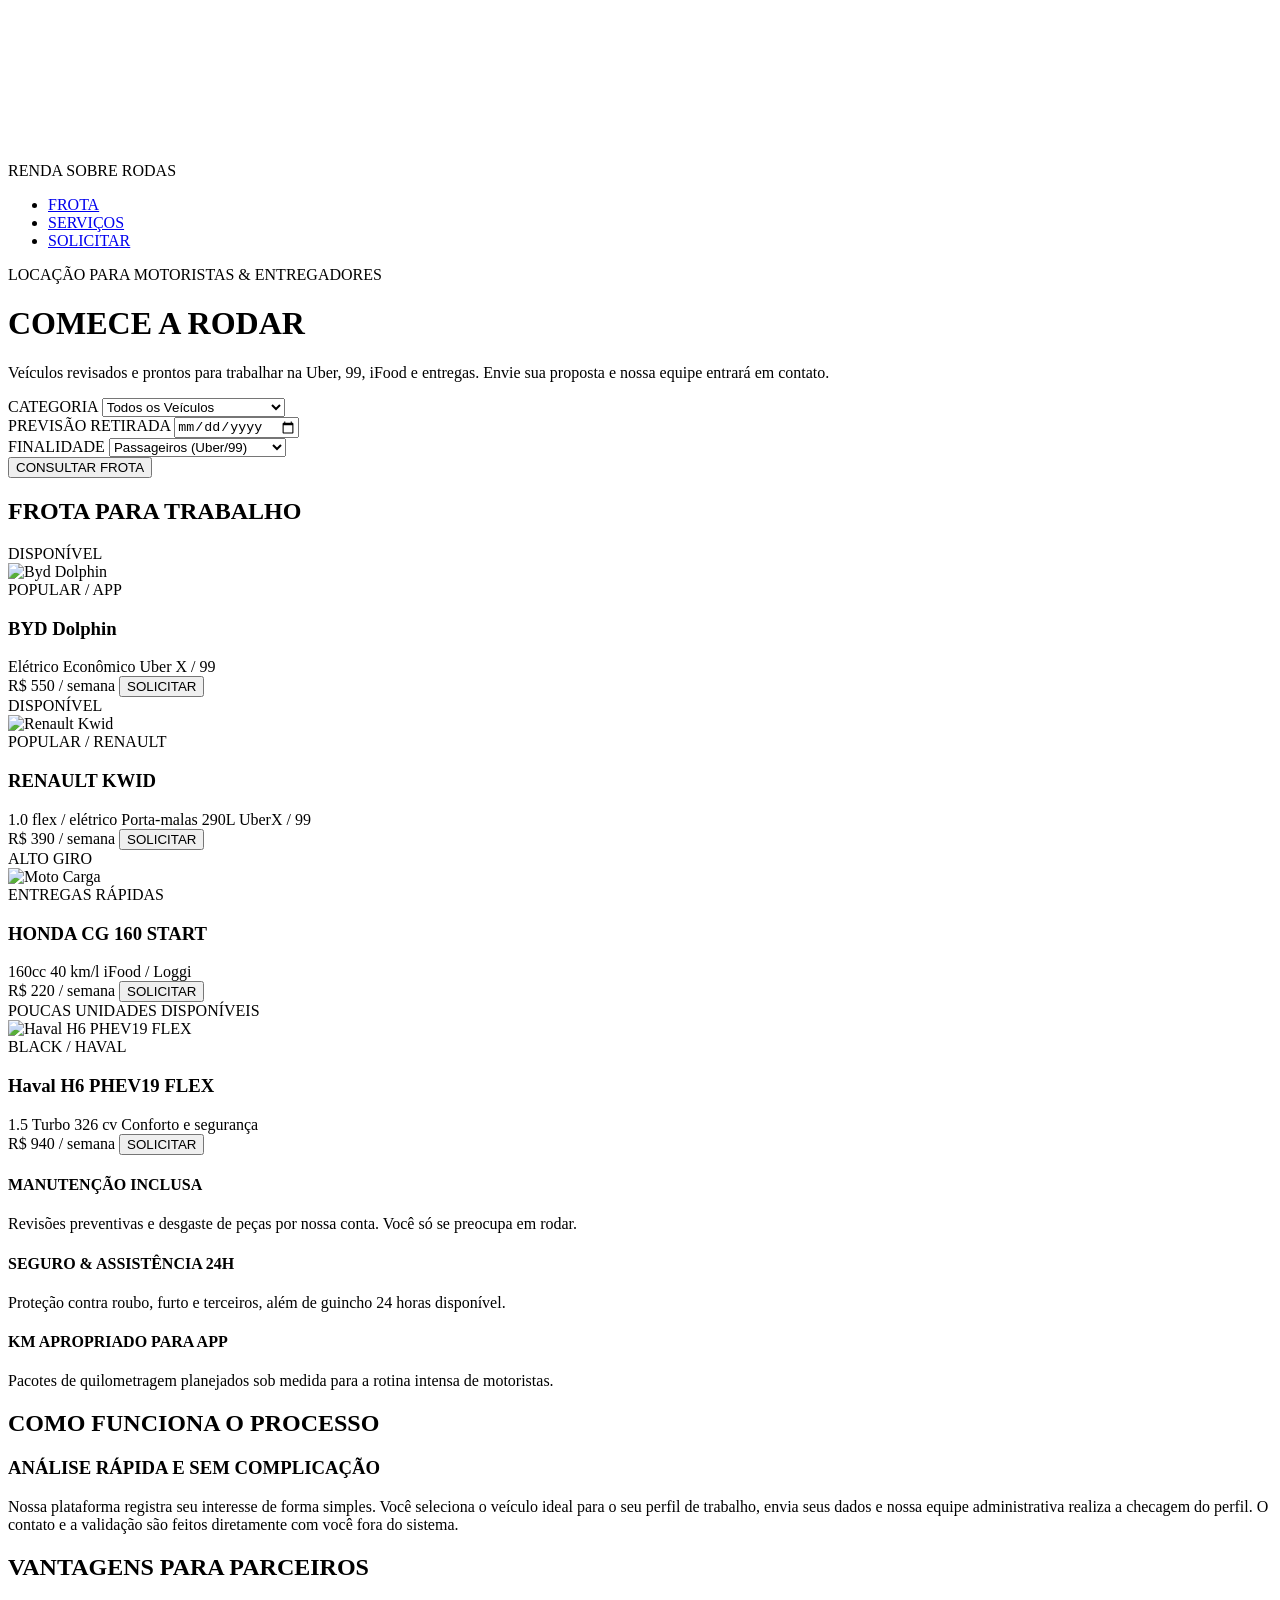
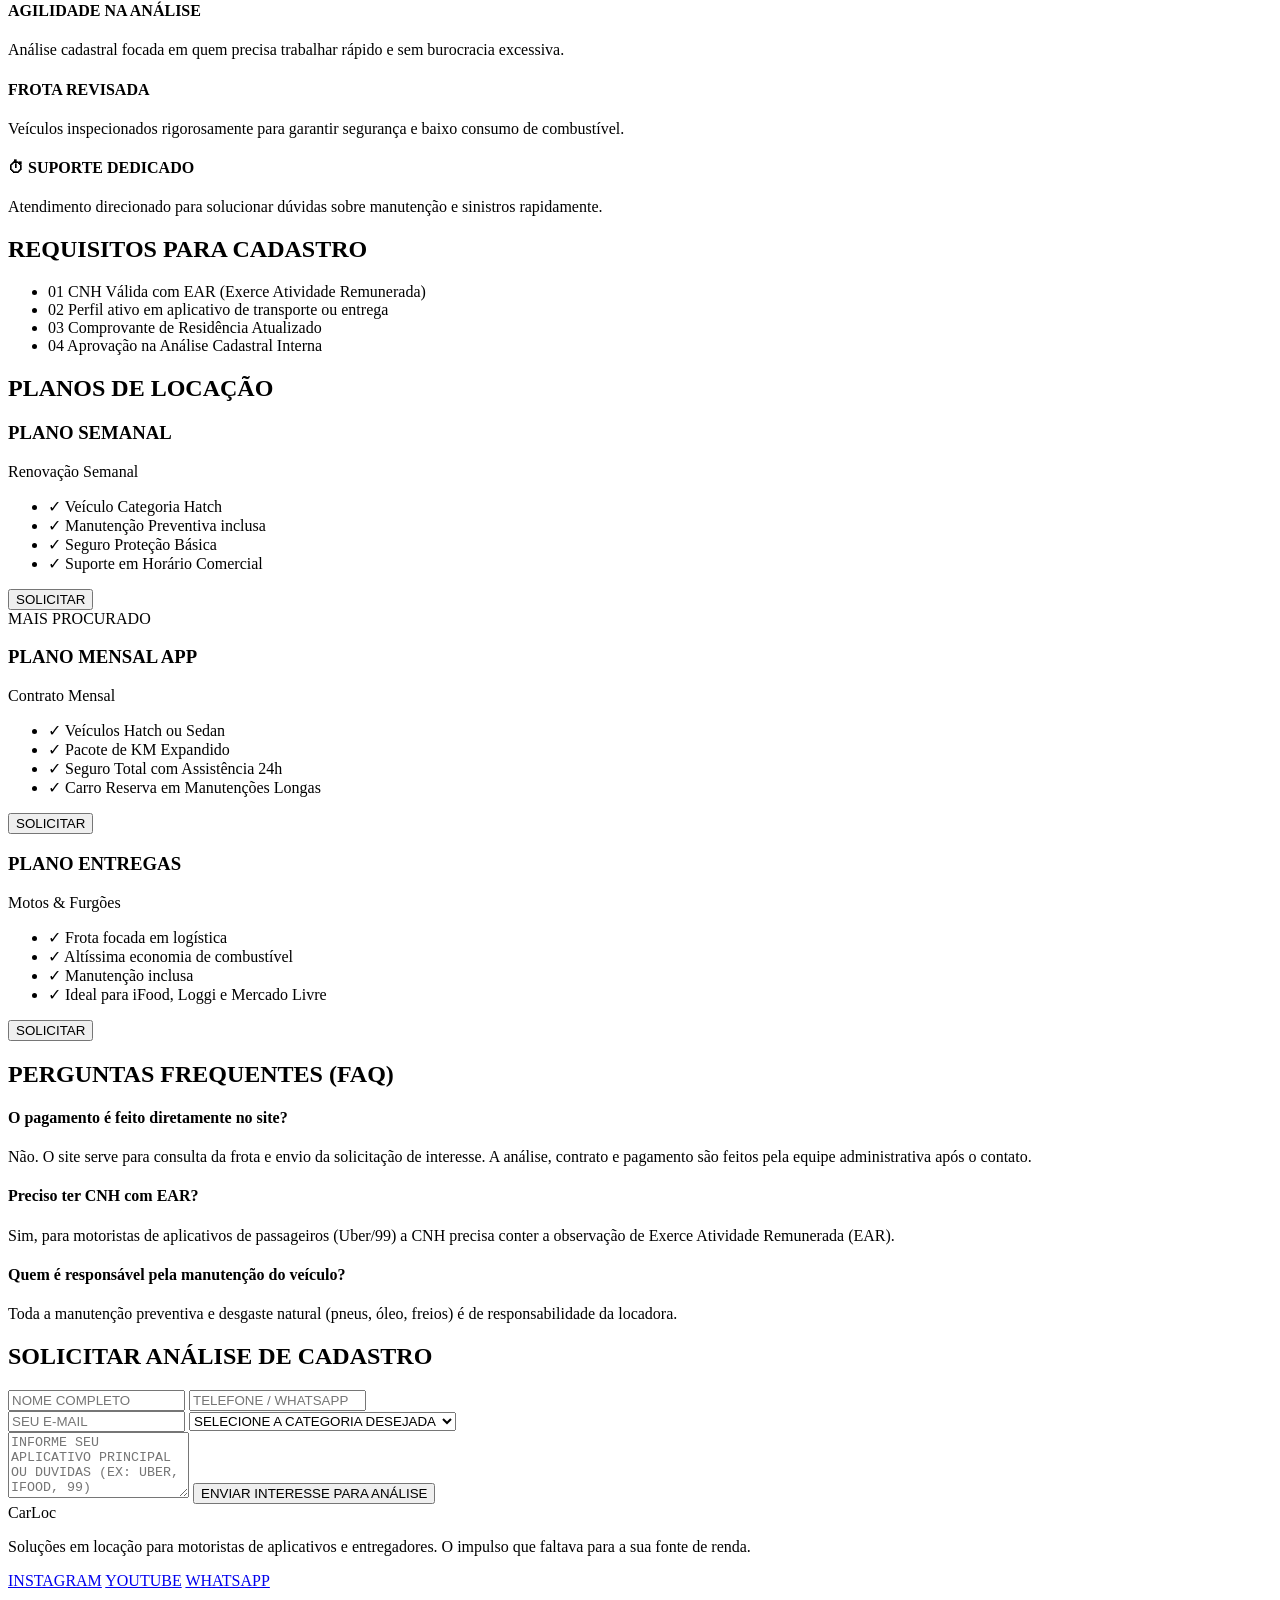
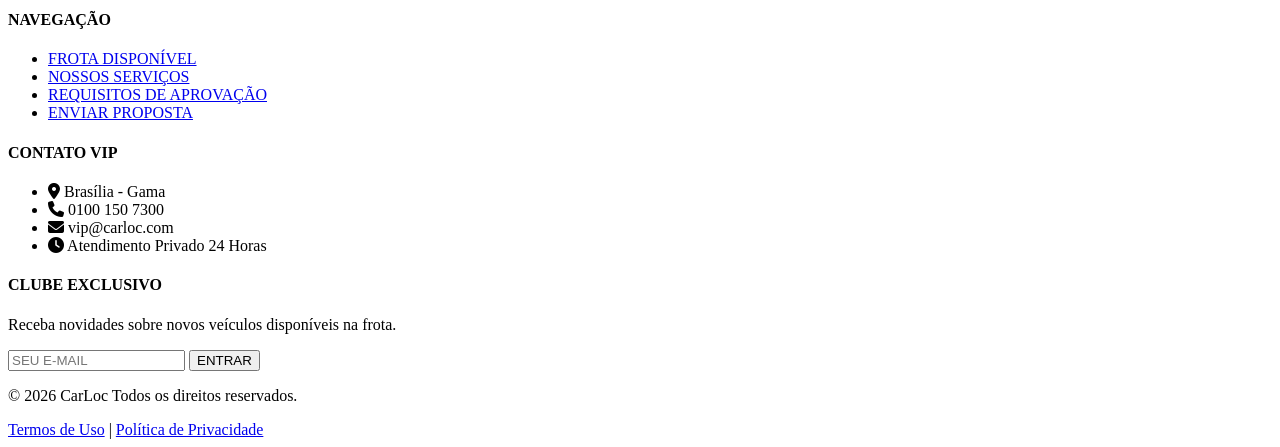
==== src/main/resources/static/index.html @ ffdf5539 "Rename src/main/resources/static/Locadora-veiculos-para-motoristas-e-entregadores-main/index.html to" ====
<!doctype html>
<html lang="pt-BR">
  <head>
    <meta charset="UTF-8" />
    <meta name="viewport" content="width=device-width, initial-scale=1.0" />
    <title>CarLoc | Locação para Motoristas e Entregadores</title>
    <link rel="stylesheet" href="style/style.css" />
    <!-- Ícones Font Awesome -->
    <link
      rel="stylesheet"
      href="https://cdnjs.cloudflare.com/ajax/libs/font-awesome/6.4.0/css/all.min.css"
    />
    <link
      href="https://fonts.googleapis.com/css2?family=Orbitron:wght@500;700;900&family=Rajdhani:wght@500;600;700&display=swap"
      rel="stylesheet"
    />
  </head>
  <body>
    <!-- Fundo de Partículas Interativas -->
    <canvas id="bg-canvas"></canvas>

    <!-- Navegação Superior -->
    <nav class="navbar">
      <div class="logo">RENDA SOBRE <span>RODAS</span></div>
      <ul class="nav-links">
        <li><a href="#frota">FROTA</a></li>
        <li><a href="#diferenciais">SERVIÇOS</a></li>
        <li><a href="#contato" class="btn-nav">SOLICITAR</a></li>
      </ul>
    </nav>

    <main class="container">
      <!-- Hero Section -->
      <header class="hero">
        <div class="badge">LOCAÇÃO PARA MOTORISTAS & ENTREGADORES</div>
        <h1 class="glitch-title">COMECE A RODAR</h1>
        <p class="subtitle">
          Veículos revisados e prontos para trabalhar na Uber, 99, iFood e entregas. Envie sua proposta e nossa equipe entrará em contato.
        </p>

        <!-- Card de Busca / Consulta Rápida -->
        <div class="booking-bar">
          <div class="input-group">
            <label>CATEGORIA</label>
            <select>
              <option>Todos os Veículos</option>
              <option>Hatch (Uber/99)</option>
              <option>Sedan (Comfort/Black)</option>
              <option>Motos/Utilitários (Entregas)</option>
            </select>
          </div>
          <div class="input-group">
            <label>PREVISÃO RETIRADA</label>
            <input type="date" />
          </div>
          <div class="input-group">
            <label>FINALIDADE</label>
            <select>
              <option>Passageiros (Uber/99)</option>
              <option>Entregas (Motos/Furgões)</option>
            </select>
          </div>
          <button class="btn-search">CONSULTAR FROTA</button>
        </div>
      </header>

      <!-- GALERIA DE VEÍCULOS -->
      <section id="frota" class="gallery-section">
        <div class="section-header">
          <h2> FROTA PARA TRABALHO</h2>
          <div class="line"></div>
        </div>

        <div class="grid-gallery">
          <!-- CARRO 1 -->
          <div class="card-tilt">
            <div class="card-inner">
              <div class="tag-status">DISPONÍVEL</div>
              <div class="img-wrapper">
                <img
                  src="assets/img1.webp"
                  alt="Byd Dolphin"
                />
                <div class="overlay"></div>
              </div>
              <div class="card-info">
                <span class="category">POPULAR / APP</span>
                <h3>BYD Dolphin</h3>
                <div class="specs">
                  <span> Elétrico</span>
                  <span> Econômico</span>
                  <span> Uber X / 99</span>
                </div>
                <div class="price-box">
                  <span class="price">R$ 550 <span>/ semana</span></span>
                  <button class="btn-card">SOLICITAR</button>
                </div>
              </div>
            </div>
          </div>

          <!-- CARRO 2 -->
          <div class="card-tilt">
            <div class="card-inner">
              <div class="tag-status">DISPONÍVEL</div>
              <div class="img-wrapper">
                <img
                  src="assets/img2.jpg"
                  alt="Renault Kwid"
                />
                <div class="overlay"></div>
              </div>
              <div class="card-info">
                <span class="category">POPULAR / RENAULT</span>
                <h3>RENAULT KWID</h3>
                <div class="specs">
                  <span> 1.0 flex / elétrico</span>
                  <span> Porta-malas 290L </span>
                  <span> UberX / 99</span>
                </div>
                <div class="price-box">
                  <span class="price">R$ 390 <span>/ semana</span></span>
                  <button class="btn-card">SOLICITAR</button>
                </div>
              </div>
            </div>
          </div>

          <!-- CARRO 3 -->
          <div class="card-tilt">
            <div class="card-inner">
              <div class="tag-status red">ALTO GIRO</div>
              <div class="img-wrapper">
                <img
                  src="assets/img3.jpg"
                  alt="Moto Carga"
                />
                <div class="overlay"></div>
              </div>
              <div class="card-info">
                <span class="category">ENTREGAS RÁPIDAS</span>
                <h3>HONDA CG 160 START</h3>
                <div class="specs">
                  <span> 160cc</span>
                  <span> 40 km/l</span>
                  <span> iFood / Loggi</span>
                </div>
                <div class="price-box">
                  <span class="price">R$ 220 <span>/ semana</span></span>
                  <button class="btn-card">SOLICITAR</button>
                </div>
              </div>
            </div>
          </div>

          <!-- CARRO 4 -->
          <div class="card-tilt">
            <div class="card-inner">
              <div class="tag-status">POUCAS UNIDADES DISPONÍVEIS</div>
              <div class="img-wrapper">
                <img
                  src="assets/img4.webp"
                  alt="Haval H6 PHEV19 FLEX"
                />
                <div class="overlay"></div>
              </div>
              <div class="card-info">
                <span class="category">BLACK / HAVAL</span>
                <h3>Haval H6 PHEV19 FLEX</h3>
                <div class="specs">
                  <span> 1.5 Turbo</span>
                  <span> 326 cv</span>
                  <span> Conforto e segurança</span>
                </div>
                <div class="price-box">
                  <span class="price">R$ 940 <span>/ semana</span></span>
                  <button class="btn-card">SOLICITAR</button>
                </div>
              </div>
            </div>
          </div>
        </div>
      </section>

      <!-- DIFERENCIAIS DA LOCADORA -->
      <section id="diferenciais" class="features-section">
        <div class="feature-card">
          <h4> MANUTENÇÃO INCLUSA</h4>
          <p>
            Revisões preventivas e desgaste de peças por nossa conta. Você só se preocupa em rodar.
          </p>
        </div>
        <div class="feature-card">
          <h4> SEGURO & ASSISTÊNCIA 24H</h4>
          <p>
            Proteção contra roubo, furto e terceiros, além de guincho 24 horas disponível.
          </p>
        </div>
        <div class="feature-card">
          <h4>KM APROPRIADO PARA APP</h4>
          <p>
            Pacotes de quilometragem planejados sob medida para a rotina intensa de motoristas.
          </p>
        </div>
      </section>
    </main>

    <!-- 1. PROPOSTA DO SERVIÇO -->
    <section class="info-section">
      <div class="section-header">
        <h2> COMO FUNCIONA O PROCESSO</h2>
        <div class="line"></div>
      </div>
      <div class="proposta-grid">
        <div class="proposta-text">
          <h3>ANÁLISE RÁPIDA E SEM COMPLICAÇÃO</h3>
          <p>
            Nossa plataforma registra seu interesse de forma simples. Você seleciona o veículo ideal para o seu perfil de trabalho, envia seus dados e nossa equipe administrativa realiza a checagem do perfil. O contato e a validação são feitos diretamente com você fora do sistema.
          </p>
        </div>
      </div>
    </section>

    <!-- 2. VANTAGENS -->
    <section class="info-section">
      <div class="section-header">
        <h2> VANTAGENS PARA PARCEIROS</h2>
        <div class="line"></div>
      </div>
      <div class="cards-grid-3">
        <div class="info-card">
          <h4> AGILIDADE NA ANÁLISE</h4>
          <p>
            Análise cadastral focada em quem precisa trabalhar rápido e sem burocracia excessiva.
          </p>
        </div>
        <div class="info-card">
          <h4> FROTA REVISADA</h4>
          <p>
            Veículos inspecionados rigorosamente para garantir segurança e baixo consumo de combustível.
          </p>
        </div>
        <div class="info-card">
          <h4>⏱ SUPORTE DEDICADO</h4>
          <p>
            Atendimento direcionado para solucionar dúvidas sobre manutenção e sinistros rapidamente.
          </p>
        </div>
      </div>
    </section>

    <!-- 3. REQUISITOS -->
    <section class="info-section">
      <div class="section-header">
        <h2> REQUISITOS PARA CADASTRO</h2>
        <div class="line"></div>
      </div>
      <div class="requisitos-box">
        <ul class="req-list">
          <li><span>01</span> CNH Válida com EAR (Exerce Atividade Remunerada)</li>
          <li><span>02</span> Perfil ativo em aplicativo de transporte ou entrega</li>
          <li><span>03</span> Comprovante de Residência Atualizado</li>
          <li><span>04</span> Aprovação na Análise Cadastral Interna</li>
        </ul>
      </div>
    </section>

    <!-- 4. PLANOS DE LOCAÇÃO -->
    <section class="info-section">
      <div class="section-header">
        <h2>PLANOS DE LOCAÇÃO</h2>
        <div class="line"></div>
      </div>
      <div class="planos-grid">
        <!-- PLANO 1 -->
        <div class="plano-card">
          <h3>PLANO SEMANAL</h3>
          <div class="plano-price">Renovação Semanal</div>
          <ul>
            <li>✓ Veículo Categoria Hatch</li>
            <li>✓ Manutenção Preventiva inclusa</li>
            <li>✓ Seguro Proteção Básica</li>
            <li>✓ Suporte em Horário Comercial</li>
          </ul>
          <button class="btn-card">SOLICITAR</button>
        </div>
        <!-- PLANO 2 (DESTACADO) -->
        <div class="plano-card destaque">
          <div class="badge-plano">MAIS PROCURADO</div>
          <h3>PLANO MENSAL APP</h3>
          <div class="plano-price">Contrato Mensal</div>
          <ul>
            <li>✓ Veículos Hatch ou Sedan</li>
            <li>✓ Pacote de KM Expandido</li>
            <li>✓ Seguro Total com Assistência 24h</li>
            <li>✓ Carro Reserva em Manutenções Longas</li>
          </ul>
          <button class="btn-card active">SOLICITAR</button>
        </div>
        <!-- PLANO 3 -->
        <div class="plano-card">
          <h3>PLANO ENTREGAS</h3>
          <div class="plano-price">Motos & Furgões</div>
          <ul>
            <li>✓ Frota focada em logística</li>
            <li>✓ Altíssima economia de combustível</li>
            <li>✓ Manutenção inclusa</li>
            <li>✓ Ideal para iFood, Loggi e Mercado Livre</li>
          </ul>
          <button class="btn-card">SOLICITAR</button>
        </div>
      </div>
    </section>

    <!-- 5. FAQ (PERGUNTAS FREQUENTES) -->
    <section class="info-section">
      <div class="section-header">
        <h2> PERGUNTAS FREQUENTES (FAQ)</h2>
        <div class="line"></div>
      </div>
      <div class="faq-grid">
        <div class="faq-item">
          <h4>O pagamento é feito diretamente no site?</h4>
          <p>
            Não. O site serve para consulta da frota e envio da solicitação de interesse. A análise, contrato e pagamento são feitos pela equipe administrativa após o contato.
          </p>
        </div>
        <div class="faq-item">
          <h4>Preciso ter CNH com EAR?</h4>
          <p>
            Sim, para motoristas de aplicativos de passageiros (Uber/99) a CNH precisa conter a observação de Exerce Atividade Remunerada (EAR).
          </p>
        </div>
        <div class="faq-item">
          <h4>Quem é responsável pela manutenção do veículo?</h4>
          <p>
            Toda a manutenção preventiva e desgaste natural (pneus, óleo, freios) é de responsabilidade da locadora.
          </p>
        </div>
      </div>
    </section>

    <!-- 6. CONTATO DIRETO / SOLICITAÇÃO -->
    <section id="contato" class="info-section">
      <div class="section-header">
        <h2>SOLICITAR ANÁLISE DE CADASTRO</h2>
        <div class="line"></div>
      </div>
      <div class="contato-container">
        <form class="contato-form" onsubmit="event.preventDefault()">
          <div class="input-row">
            <input type="text" placeholder="NOME COMPLETO" required />
            <input type="tel" placeholder="TELEFONE / WHATSAPP" required />
          </div>
          <div class="input-row">
            <input type="email" placeholder="SEU E-MAIL" required />
            <select required>
              <option value="">SELECIONE A CATEGORIA DESEJADA</option>
              <option>Hatch Popular (Uber X / 99)</option>
              <option>BYD (UberX / Popular)</option>
              <option>Moto para Entregas</option>
              <option>Black / Haval</option>
            </select>
          </div>
          <textarea
            rows="4"
            placeholder="INFORME SEU APLICATIVO PRINCIPAL OU DUVIDAS (EX: UBER, IFOOD, 99)"
          ></textarea>
          <button type="submit" class="btn-search">
            ENVIAR INTERESSE PARA ANÁLISE
          </button>
        </form>
      </div>
    </section>

    <!-- RODAPÉ & CONTATO VIP -->
    <footer class="footer">
      <div class="footer-overlay"></div>
      <div class="footer-container">
        <!-- Coluna 1: Logo e Marca -->
        <div class="footer-col brand-col">
          <div class="logo">Car<span>Loc</span></div>
          <p class="footer-desc">
            Soluções em locação para motoristas de aplicativos e entregadores. O impulso que faltava para a sua fonte de renda.
          </p>
          <div class="social-links">
            <a href="#" class="social-btn">INSTAGRAM</a>
            <a href="#" class="social-btn">YOUTUBE</a>
            <a href="#" class="social-btn">WHATSAPP</a>
          </div>
        </div>

        <!-- Coluna 2: Links Rápidos -->
        <div class="footer-col">
          <h4>NAVEGAÇÃO</h4>
          <ul class="footer-links">
            <li><a href="#frota">FROTA DISPONÍVEL</a></li>
            <li><a href="#diferenciais">NOSSOS SERVIÇOS</a></li>
            <li><a href="#">REQUISITOS DE APROVAÇÃO</a></li>
            <li><a href="#contato">ENVIAR PROPOSTA</a></li>
          </ul>
        </div>

        <!-- Coluna 3: Atendimento e Contato -->
        <div class="footer-col">
          <h4>CONTATO VIP</h4>
          <ul class="footer-info">
            <li>
              <i class="fa-solid fa-location-dot contact-icon"></i> Brasília -  Gama
            </li>
            <li>
              <i class="fa-solid fa-phone contact-icon"></i> 0100 150 7300 
            </li>
            <li>
              <i class="fa-solid fa-envelope contact-icon"></i> vip@carloc.com
            </li>
            <li>
              <i class="fa-solid fa-clock contact-icon"></i> Atendimento Privado 24 Horas
            </li>
          </ul>
        </div>

        <!-- Coluna 4: Newsletter -->
        <div class="footer-col">
          <h4>CLUBE EXCLUSIVO</h4>
          <p class="news-text">
            Receba novidades sobre novos veículos disponíveis na frota.
          </p>
          <form class="footer-form" onsubmit="event.preventDefault()">
            <input type="email" placeholder="SEU E-MAIL" required />
            <button type="submit">ENTRAR</button>
          </form>
        </div>
      </div>

      <!-- Linha de Direitos Autorais -->
      <div class="footer-bottom">
        <p>© 2026 CarLoc Todos os direitos reservados.</p>
        <div class="legal-links">
          <a href="#">Termos de Uso</a>
          <span>|</span>
          <a href="#">Política de Privacidade</a>
        </div>
      </div>
    </footer>

    <script src="js/script.js"></script>
  </body>
</html>
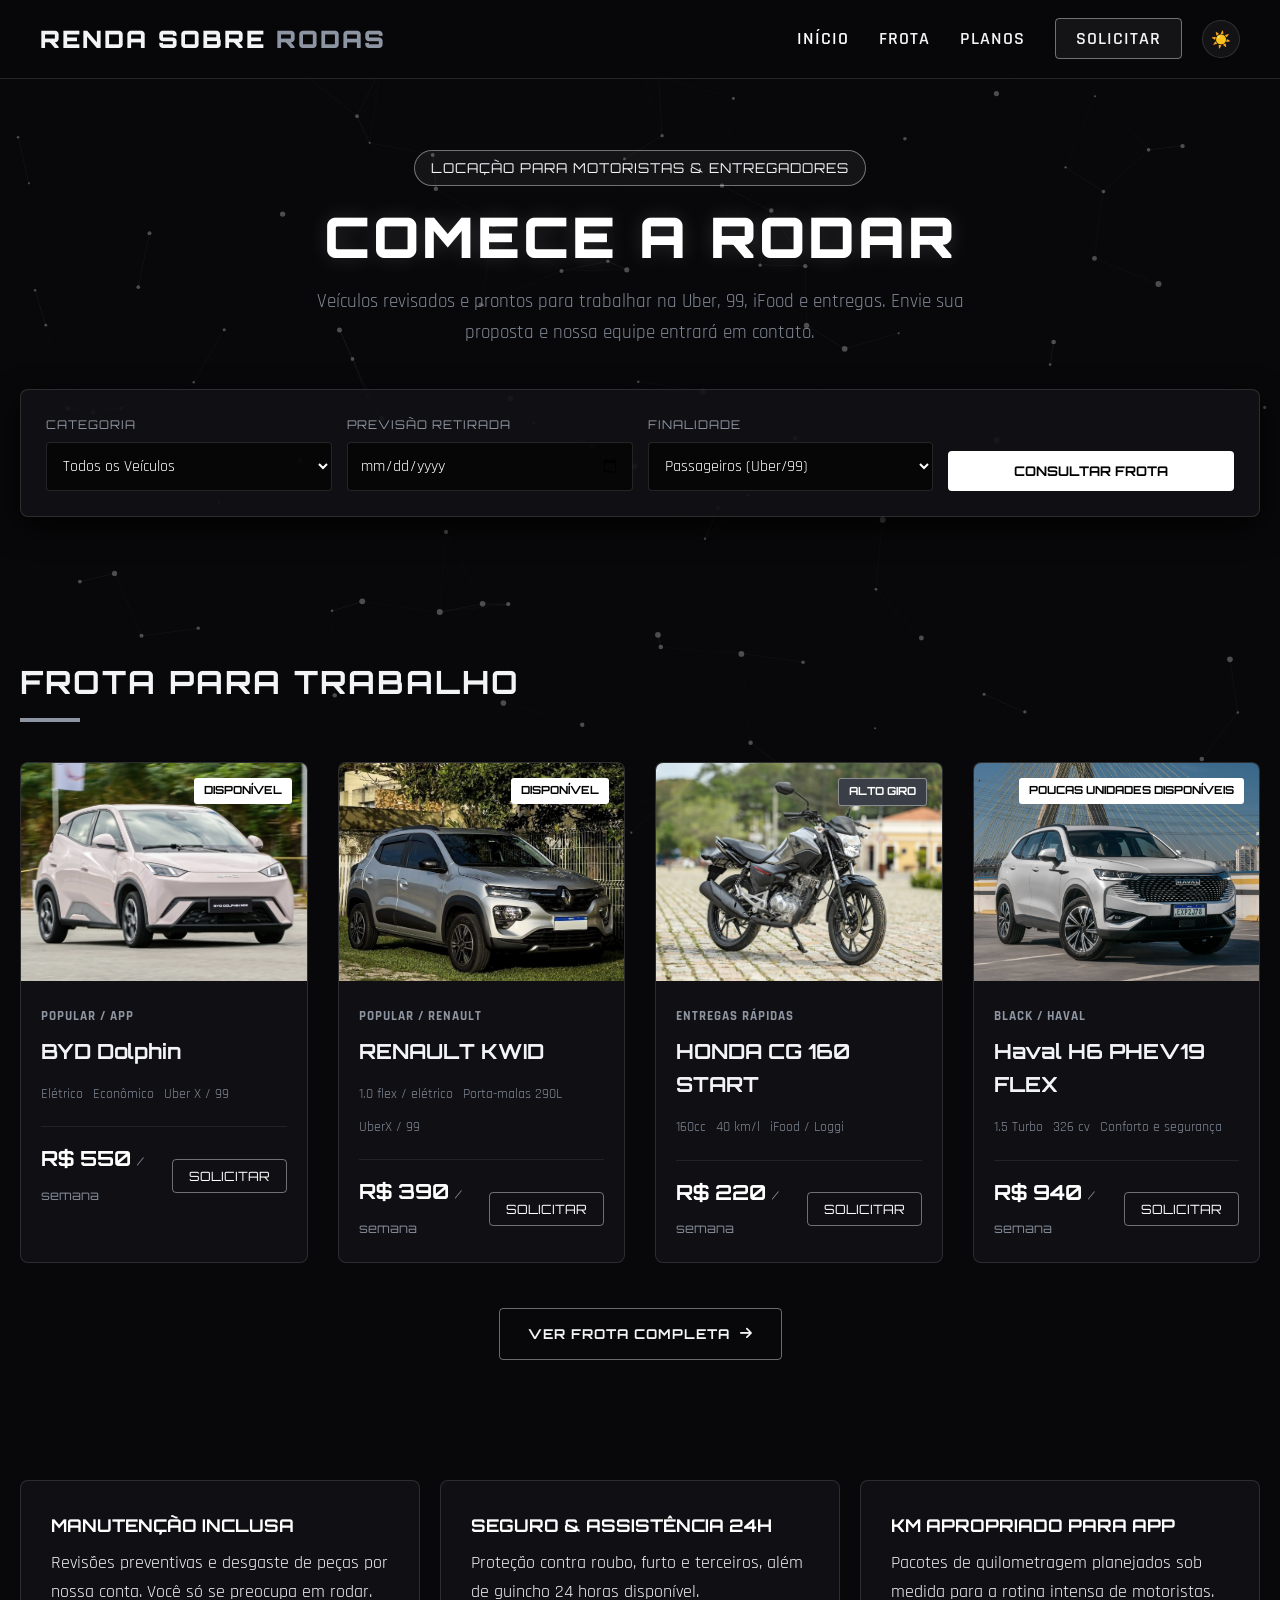
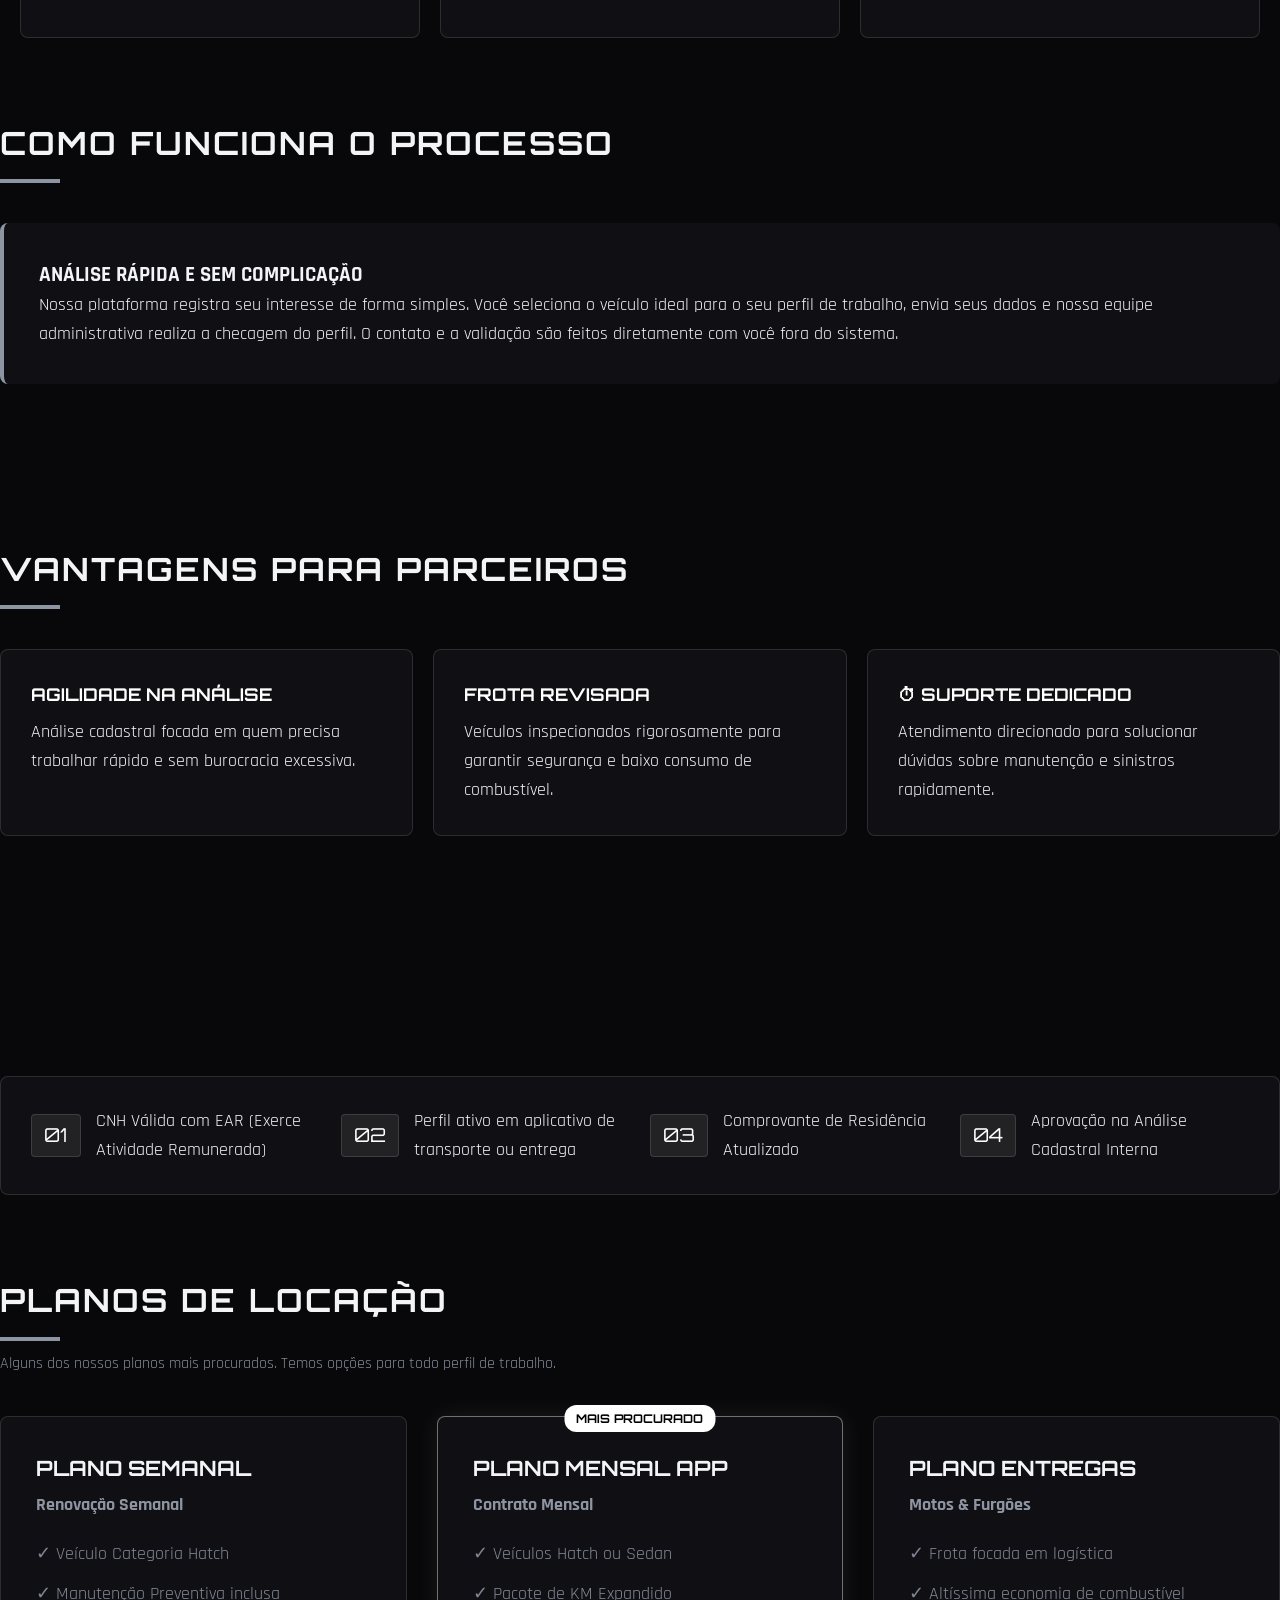
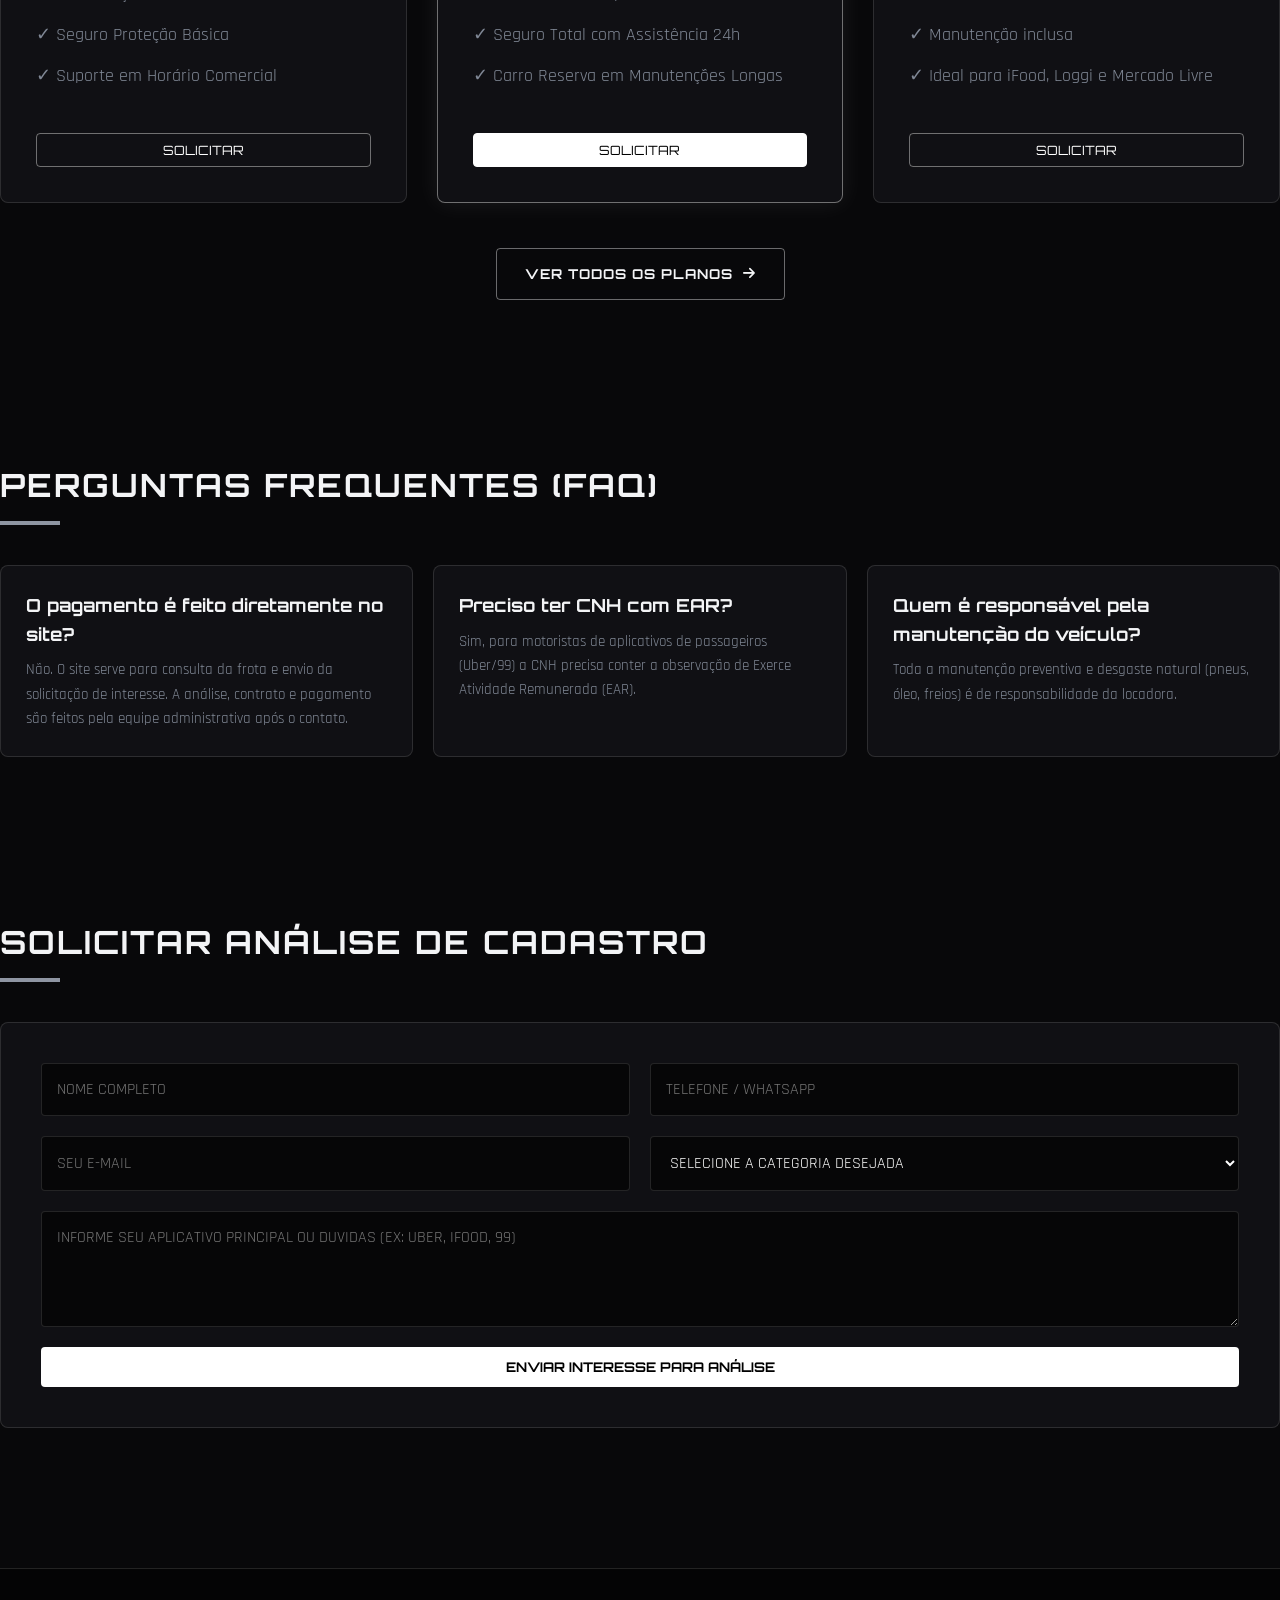
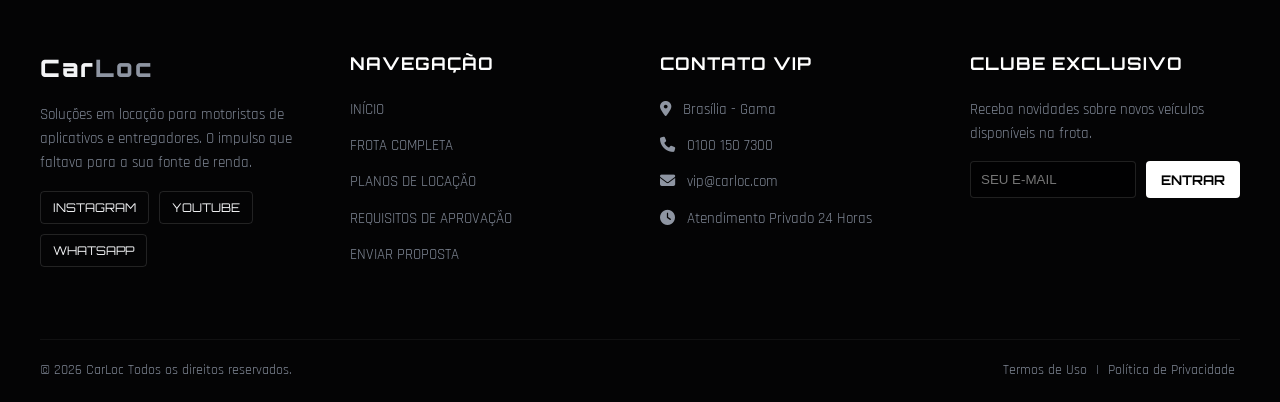
==== commit cc311f61: "Atualiza arquivos do site" ====
--- a/src/main/resources/static/index.html
+++ b/src/main/resources/static/index.html
@@ -4,7 +4,6 @@
     <meta charset="UTF-8" />
     <meta name="viewport" content="width=device-width, initial-scale=1.0" />
     <title>CarLoc | Locação para Motoristas e Entregadores</title>
-    <link rel="stylesheet" href="style/style.css" />
     <!-- Ícones Font Awesome -->
     <link
       rel="stylesheet"
@@ -14,22 +13,1176 @@
       href="https://fonts.googleapis.com/css2?family=Orbitron:wght@500;700;900&family=Rajdhani:wght@500;600;700&display=swap"
       rel="stylesheet"
     />
+    <style>
+#bg-canvas {
+    position: fixed;
+    top: 0;
+    left: 0;
+    width: 100%;
+    height: 100%;
+    pointer-events: none;
+    z-index: -1;
+}
+/* ==========================================================================
+
+   1. CONFIGURAÇÕES GERAIS E VARIÁVEIS (PALETA PRETO, CINZA E CARBONO)
+   ========================================================================== */
+:root {
+  --bg-color: #08080a;          /* Preto Profundo */
+  --card-bg: rgba(18, 18, 22, 0.9); /* Grafite Escuro Translucido */
+  
+  /* PALETA MONOCROMÁTICA */
+  --primary: #ffffff;           /* Branco Puro (Destaques) */
+  --primary-hover: #d1d5db;     /* Cinza Claro (Hover) */
+  --accent: #8e95a2;            /* Cinza Aço / Prata */
+  --accent-cyan: #d1d5db;       /* Suporte Monocromático */
+  
+  --text-main: #f3f4f6;         /* Branco Acinzentado */
+  --text-muted: #808896;        /* Cinza Médio */
+  
+  /* BORDAS E SOMBRAS */
+  --border-color: rgba(255, 255, 255, 0.12);
+  --border-hover: rgba(255, 255, 255, 0.4);
+  
+  --font-title: 'Orbitron', sans-serif;
+  --font-body: 'Rajdhani', sans-serif;
+  --transition: all 0.3s cubic-bezier(0.25, 0.8, 0.25, 1);
+}
+
+* {
+  margin: 0;
+  padding: 0;
+  box-sizing: border-box;
+}
+
+html {
+  scroll-behavior: smooth;
+}
+
+body {
+  background-color: var(--bg-color);
+  color: var(--text-main);
+  font-family: var(--font-body);
+  font-size: 18px;
+  line-height: 1.6;
+  overflow-x: hidden;
+  position: relative;
+}
+
+/* Fundo de Partículas / Canvas */
+#bg-canvas {
+  position: fixed;
+  top: 0;
+  left: 0;
+  width: 100%;
+  height: 100%;
+  z-index: -1;
+  pointer-events: none;
+}
+
+.container {
+  max-width: 1280px;
+  margin: 0 auto;
+  padding: 0 20px;
+}
+
+/* ==========================================================================
+   2. NAVBAR
+   ========================================================================== */
+.navbar {
+  position: fixed;
+  top: 0;
+  left: 0;
+  width: 100%;
+  display: flex;
+  justify-content: space-between;
+  align-items: center;
+  padding: 20px 40px;
+  background: rgba(8, 8, 10, 0.95);
+  backdrop-filter: blur(10px);
+  border-bottom: 1px solid var(--border-color);
+  z-index: 1000;
+}
+
+.logo {
+  font-family: var(--font-title);
+  font-size: 1.5rem;
+  font-weight: 900;
+  letter-spacing: 2px;
+  color: var(--text-main);
+}
+
+.logo span {
+  color: var(--accent);
+}
+
+.nav-links {
+  display: flex;
+  list-style: none;
+  gap: 30px;
+  align-items: center;
+}
+
+.nav-right {
+  display: flex;
+  align-items: center;
+  gap: 20px;
+}
+
+.nav-links a {
+  color: var(--text-main);
+  text-decoration: none;
+  font-weight: 600;
+  letter-spacing: 1px;
+  transition: var(--transition);
+}
+
+.nav-links a:hover {
+  color: var(--primary);
+}
+
+.btn-nav {
+  padding: 8px 20px;
+  border: 1px solid var(--border-hover);
+  border-radius: 4px;
+  color: var(--text-main) !important;
+  background: rgba(255, 255, 255, 0.05);
+}
+
+.btn-nav:hover {
+  background: var(--primary);
+  color: #000 !important;
+  box-shadow: 0 0 15px rgba(255, 255, 255, 0.2);
+}
+
+/* ==========================================================================
+   3. HERO SECTION
+   ========================================================================== */
+.hero {
+  padding-top: 150px;
+  padding-bottom: 60px;
+  text-align: center;
+}
+
+.badge {
+  display: inline-block;
+  padding: 6px 16px;
+  background: rgba(255, 255, 255, 0.05);
+  border: 1px solid var(--border-hover);
+  color: var(--text-main);
+  font-family: var(--font-title);
+  font-size: 0.85rem;
+  border-radius: 20px;
+  margin-bottom: 20px;
+  letter-spacing: 1px;
+}
+
+.glitch-title {
+  font-family: var(--font-title);
+  font-size: 3.5rem;
+  font-weight: 900;
+  line-height: 1.1;
+  letter-spacing: 3px;
+  color: #fff;
+  text-shadow: 0 0 20px rgba(255, 255, 255, 0.15);
+}
+
+.subtitle {
+  max-width: 650px;
+  margin: 20px auto 40px;
+  color: var(--text-muted);
+  font-size: 1.2rem;
+}
+
+/* BARRA DE CONSULTA / BOOKING */
+.booking-bar {
+  display: grid;
+  grid-template-columns: repeat(auto-fit, minmax(200px, 1fr));
+  gap: 15px;
+  background: var(--card-bg);
+  padding: 25px;
+  border-radius: 8px;
+  border: 1px solid var(--border-color);
+  box-shadow: 0 10px 30px rgba(0,0,0,0.8);
+}
+
+.input-group {
+  display: flex;
+  flex-direction: column;
+  text-align: left;
+}
+
+.input-group label {
+  font-family: var(--font-title);
+  font-size: 0.75rem;
+  color: var(--accent);
+  margin-bottom: 8px;
+  letter-spacing: 1px;
+}
+
+.input-group select,
+.input-group input {
+  background: rgba(0, 0, 0, 0.6);
+  border: 1px solid var(--border-color);
+  color: #fff;
+  padding: 12px;
+  border-radius: 4px;
+  font-family: var(--font-body);
+  font-size: 1rem;
+  outline: none;
+}
+
+.input-group select:focus,
+.input-group input:focus {
+  border-color: var(--border-hover);
+}
+
+.btn-search {
+  background: var(--primary);
+  color: #000;
+  border: none;
+  font-family: var(--font-title);
+  font-weight: 700;
+  padding: 12px;
+  border-radius: 4px;
+  cursor: pointer;
+  transition: var(--transition);
+  margin-top: auto;
+}
+
+.btn-search:hover {
+  background: var(--primary-hover);
+  box-shadow: 0 0 20px rgba(255, 255, 255, 0.25);
+  transform: translateY(-2px);
+}
+
+/* ==========================================================================
+   4. FROTA & CARDS DE VEÍCULOS
+   ========================================================================== */
+.gallery-section, .info-section {
+  padding: 80px 0;
+}
+
+.section-header {
+  margin-bottom: 40px;
+}
+
+.section-header h2 {
+  font-family: var(--font-title);
+  font-size: 2rem;
+  letter-spacing: 2px;
+  color: var(--text-main);
+}
+
+.section-header .line {
+  width: 60px;
+  height: 4px;
+  background: var(--accent);
+  margin-top: 10px;
+}
+
+.grid-gallery {
+  display: grid;
+  grid-template-columns: repeat(auto-fit, minmax(280px, 1fr));
+  gap: 30px;
+}
+
+.card-tilt {
+  background: var(--card-bg);
+  border-radius: 8px;
+  border: 1px solid var(--border-color);
+  overflow: hidden;
+  transition: var(--transition);
+  position: relative;
+}
+
+.card-tilt:hover {
+  border-color: var(--border-hover);
+  transform: translateY(-5px);
+  box-shadow: 0 10px 25px rgba(0, 0, 0, 0.8);
+}
+
+.tag-status {
+  position: absolute;
+  top: 15px;
+  right: 15px;
+  background: #ffffff;
+  color: #000;
+  font-family: var(--font-title);
+  font-size: 0.7rem;
+  font-weight: 700;
+  padding: 4px 10px;
+  border-radius: 3px;
+  z-index: 2;
+}
+
+.tag-status.red {
+  background: #3a3f47;
+  color: #fff;
+  border: 1px solid var(--border-hover);
+}
+
+.img-wrapper {
+  position: relative;
+  width: 100%;
+  height: 218px;
+  overflow: hidden;
+  filter: grayscale(20%);
+  transition: var(--transition);
+  background-size: cover;
+}
+
+.card-tilt:hover .img-wrapper {
+  filter: grayscale(0%);
+}
+
+.img-wrapper img {
+  width: 100%;
+  height: 100%;
+  object-fit: cover;
+  transition: var(--transition);
+}
+
+.card-tilt:hover .img-wrapper img {
+  transform: scale(1.05);
+}
+
+.card-info {
+  padding: 20px;
+}
+
+.category {
+  font-size: 0.8rem;
+  color: var(--accent);
+  font-weight: 700;
+  letter-spacing: 1px;
+}
+
+.card-info h3 {
+  font-family: var(--font-title);
+  font-size: 1.3rem;
+  margin: 5px 0 15px;
+}
+
+.specs {
+  display: flex;
+  flex-wrap: wrap;
+  gap: 10px;
+  margin-bottom: 20px;
+  font-size: 0.9rem;
+  color: var(--text-muted);
+}
+
+.price-box {
+  display: flex;
+  justify-content: space-between;
+  align-items: center;
+  border-top: 1px solid rgba(255, 255, 255, 0.08);
+  padding-top: 15px;
+}
+
+.price {
+  font-family: var(--font-title);
+  font-size: 1.3rem;
+  color: #fff;
+  font-weight: 700;
+}
+
+.price span {
+  font-size: 0.8rem;
+  color: var(--text-muted);
+  font-weight: normal;
+}
+
+.btn-card {
+  background: transparent;
+  border: 1px solid var(--border-hover);
+  color: #fff;
+  padding: 8px 16px;
+  border-radius: 4px;
+  font-family: var(--font-title);
+  font-size: 0.8rem;
+  cursor: pointer;
+  transition: var(--transition);
+}
+
+a.btn-card {
+  display: inline-block;
+  text-decoration: none;
+  text-align: center;
+}
+
+.btn-card:hover, .btn-card.active {
+  background: #fff;
+  color: #000;
+  border-color: #fff;
+}
+
+/* ==========================================================================
+   5. DIFERENCIAIS E CONTEÚDO INFORMATIVO
+   ========================================================================== */
+.features-section {
+  display: grid;
+  grid-template-columns: repeat(auto-fit, minmax(280px, 1fr));
+  gap: 20px;
+  margin-top: 40px;
+}
+
+.feature-card, .info-card {
+  background: var(--card-bg);
+  padding: 30px;
+  border-radius: 8px;
+  border: 1px solid var(--border-color);
+}
+
+.feature-card h4, .info-card h4 {
+  font-family: var(--font-title);
+  color: #fff;
+  margin-bottom: 10px;
+  font-size: 1.1rem;
+}
+
+.proposta-grid {
+  background: var(--card-bg);
+  padding: 35px;
+  border-radius: 8px;
+  border-left: 4px solid var(--accent);
+}
+
+.cards-grid-3 {
+  display: grid;
+  grid-template-columns: repeat(auto-fit, minmax(280px, 1fr));
+  gap: 20px;
+}
+
+/* REQUISITOS */
+.requisitos-box {
+  background: var(--card-bg);
+  padding: 30px;
+  border-radius: 8px;
+  border: 1px solid var(--border-color);
+}
+
+.req-list {
+  list-style: none;
+  display: grid;
+  grid-template-columns: repeat(auto-fit, minmax(250px, 1fr));
+  gap: 20px;
+}
+
+.req-list li {
+  display: flex;
+  align-items: center;
+  gap: 15px;
+}
+
+.req-list span {
+  font-family: var(--font-title);
+  font-size: 1.2rem;
+  color: #fff;
+  background: rgba(255, 255, 255, 0.08);
+  padding: 5px 12px;
+  border-radius: 4px;
+  border: 1px solid var(--border-color);
+}
+
+/* PLANOS DE LOCAÇÃO */
+.planos-grid {
+  display: grid;
+  grid-template-columns: repeat(auto-fit, minmax(280px, 1fr));
+  gap: 30px;
+}
+
+.plano-card {
+  background: var(--card-bg);
+  padding: 35px;
+  border-radius: 8px;
+  border: 1px solid var(--border-color);
+  position: relative;
+  display: flex;
+  flex-direction: column;
+}
+
+.plano-card.destaque {
+  border-color: var(--border-hover);
+  box-shadow: 0 0 25px rgba(255, 255, 255, 0.08);
+}
+
+.badge-plano {
+  position: absolute;
+  top: -12px;
+  left: 50%;
+  transform: translateX(-50%);
+  background: #fff;
+  color: #000;
+  font-family: var(--font-title);
+  font-size: 0.75rem;
+  font-weight: 700;
+  padding: 4px 12px;
+  border-radius: 12px;
+}
+
+.plano-card h3 {
+  font-family: var(--font-title);
+  margin-bottom: 5px;
+}
+
+.plano-price {
+  color: var(--accent);
+  font-weight: 700;
+  margin-bottom: 20px;
+}
+
+.plano-card ul {
+  list-style: none;
+  margin-bottom: 30px;
+  flex-grow: 1;
+}
+
+.plano-card li {
+  margin-bottom: 12px;
+  color: var(--text-muted);
+}
+
+/* FAQ */
+.faq-grid {
+  display: grid;
+  grid-template-columns: repeat(auto-fit, minmax(300px, 1fr));
+  gap: 20px;
+}
+
+.faq-item {
+  background: var(--card-bg);
+  padding: 25px;
+  border-radius: 8px;
+  border: 1px solid var(--border-color);
+}
+
+.faq-item h4 {
+  font-family: var(--font-title);
+  color: var(--text-main);
+  margin-bottom: 10px;
+}
+
+.faq-item p {
+  color: var(--text-muted);
+  font-size: 0.95rem;
+}
+
+/* FORMULÁRIO DE CONTATO */
+.contato-container {
+  background: var(--card-bg);
+  padding: 40px;
+  border-radius: 8px;
+  border: 1px solid var(--border-color);
+}
+
+.contato-form {
+  display: flex;
+  flex-direction: column;
+  gap: 20px;
+}
+
+.input-row {
+  display: grid;
+  grid-template-columns: repeat(auto-fit, minmax(250px, 1fr));
+  gap: 20px;
+}
+
+.contato-form input,
+.contato-form select,
+.contato-form textarea {
+  background: rgba(0, 0, 0, 0.6);
+  border: 1px solid var(--border-color);
+  color: #fff;
+  padding: 15px;
+  border-radius: 4px;
+  font-family: var(--font-body);
+  font-size: 1rem;
+  outline: none;
+}
+
+.contato-form input:focus,
+.contato-form select:focus,
+.contato-form textarea:focus {
+  border-color: var(--border-hover);
+}
+
+/* ==========================================================================
+   6. RODAPÉ (FOOTER)
+   ========================================================================== */
+.footer {
+  background: #040405;
+  border-top: 1px solid var(--border-color);
+  padding: 80px 40px 20px;
+  position: relative;
+  margin-top: 60px;
+}
+
+.footer-container {
+  max-width: 1280px;
+  margin: 0 auto;
+  display: grid;
+  grid-template-columns: repeat(auto-fit, minmax(220px, 1fr));
+  gap: 40px;
+}
+
+.footer-col h4 {
+  font-family: var(--font-title);
+  font-size: 1.1rem;
+  color: #fff;
+  margin-bottom: 20px;
+  letter-spacing: 1px;
+}
+
+.footer-desc, .news-text {
+  color: var(--text-muted);
+  font-size: 0.95rem;
+  margin: 15px 0;
+}
+
+.social-links {
+  display: flex;
+  gap: 10px;
+  flex-wrap: wrap;
+}
+
+.social-btn {
+  font-family: var(--font-title);
+  font-size: 0.75rem;
+  color: var(--text-main);
+  text-decoration: none;
+  border: 1px solid var(--border-color);
+  padding: 6px 12px;
+  border-radius: 4px;
+  transition: var(--transition);
+}
+
+.social-btn:hover {
+  border-color: var(--primary);
+  color: var(--primary);
+  background: rgba(255, 255, 255, 0.05);
+}
+
+.footer-links, .footer-info {
+  list-style: none;
+}
+
+.footer-links li, .footer-info li {
+  margin-bottom: 12px;
+  font-size: 0.95rem;
+  color: var(--text-muted);
+}
+
+.footer-links a {
+  color: var(--text-muted);
+  text-decoration: none;
+  transition: var(--transition);
+}
+
+.footer-links a:hover {
+  color: var(--primary);
+}
+
+.contact-icon {
+  color: var(--accent);
+  margin-right: 8px;
+}
+
+.footer-form {
+  display: flex;
+  gap: 10px;
+}
+
+.footer-form input {
+  background: rgba(0, 0, 0, 0.6);
+  border: 1px solid var(--border-color);
+  padding: 10px;
+  color: #fff;
+  border-radius: 4px;
+  width: 100%;
+}
+
+.footer-form button {
+  background: var(--primary);
+  color: #000;
+  border: none;
+  font-family: var(--font-title);
+  font-weight: 700;
+  padding: 10px 15px;
+  border-radius: 4px;
+  cursor: pointer;
+}
+
+.footer-bottom {
+  max-width: 1280px;
+  margin: 60px auto 0;
+  padding-top: 20px;
+  border-top: 1px solid rgba(255, 255, 255, 0.05);
+  display: flex;
+  justify-content: space-between;
+  align-items: center;
+  flex-wrap: wrap;
+  gap: 15px;
+  font-size: 0.85rem;
+  color: var(--text-muted);
+}
+
+.legal-links a {
+  color: var(--text-muted);
+  text-decoration: none;
+  margin: 0 5px;
+}
+
+.legal-links a:hover {
+  color: var(--primary);
+}
+
+/* ==========================================================================
+   7. RESPONSIVIDADE (DISPOSITIVOS MÓVEIS)
+   ========================================================================== */
+@media (max-width: 768px) {
+  .navbar {
+    padding: 15px 20px;
+  }
+
+  .nav-links {
+    display: none;
+  }
+
+  .glitch-title {
+    font-size: 2.2rem;
+  }
+
+  .hero {
+    padding-top: 120px;
+  }
+
+  .booking-bar {
+    grid-template-columns: 1fr;
+  }
+
+  .footer-bottom {
+    flex-direction: column;
+    text-align: center;
+  }
+}
+/* =========================================================
+   MODO CLARO / ESCURO
+   ========================================================= */
+
+body.light-mode {
+    --bg-color: #f4f4f5;
+    --card-bg: rgba(255, 255, 255, 0.95);
+
+    --primary: #111111;
+    --primary-hover: #333333;
+    --accent: #555555;
+    --accent-cyan: #666666;
+
+    --text-main: #111111;
+    --text-muted: #555555;
+
+    --border-color: rgba(0, 0, 0, 0.12);
+    --border-hover: rgba(0, 0, 0, 0.35);
+}
+
+
+/* =========================================================
+   BOTÃO DE TROCAR TEMA
+   ========================================================= */
+
+.theme-toggle {
+    flex-shrink: 0;
+
+    width: 38px;
+    height: 38px;
+
+    border: 1px solid var(--border-color);
+    border-radius: 50%;
+
+    background: rgba(255, 255, 255, 0.05);
+    color: var(--text-main);
+
+    font-size: 16px;
+
+    cursor: pointer;
+
+    display: flex;
+    align-items: center;
+    justify-content: center;
+
+    transition: var(--transition);
+}
+
+.theme-toggle:hover {
+    border-color: var(--border-hover);
+    transform: scale(1.08);
+}
+
+
+/* =========================================================
+   AJUSTES DO MODO CLARO
+   ========================================================= */
+
+body.light-mode .navbar {
+    background: rgba(244, 244, 245, 0.95);
+}
+
+body.light-mode .badge {
+    background: rgba(0, 0, 0, 0.05);
+}
+
+body.light-mode .glitch-title {
+    color: var(--text-main);
+    text-shadow: none;
+}
+
+body.light-mode .booking-bar {
+    box-shadow: 0 10px 30px rgba(0, 0, 0, 0.12);
+}
+
+
+/* Campos */
+
+body.light-mode .input-group select,
+body.light-mode .input-group input,
+body.light-mode .contato-form input,
+body.light-mode .contato-form select,
+body.light-mode .contato-form textarea,
+body.light-mode .footer-form input {
+    background: #ffffff;
+    color: #111111;
+}
+
+
+/* Textos */
+
+body.light-mode .price,
+body.light-mode .feature-card h4,
+body.light-mode .info-card h4,
+body.light-mode .footer-col h4 {
+    color: var(--text-main);
+}
+
+
+/* Botões dos carros */
+
+body.light-mode .btn-card {
+    color: var(--text-main);
+}
+
+body.light-mode .btn-card:hover,
+body.light-mode .btn-card.active {
+    background: #111111;
+    color: #ffffff;
+    border-color: #111111;
+}
+
+
+/* Tags */
+
+body.light-mode .tag-status.red {
+    background: #e5e7eb;
+    color: #111111;
+}
+
+
+/* Plano em destaque */
+
+body.light-mode .plano-card.destaque {
+    box-shadow: 0 0 25px rgba(0, 0, 0, 0.08);
+}
+
+
+/* Lista */
+
+body.light-mode .req-list span {
+    background: rgba(0, 0, 0, 0.05);
+    color: var(--text-main);
+}
+
+
+/* Rodapé */
+
+body.light-mode .footer {
+    background: #e7e7e9;
+}
+
+body.light-mode .social-btn:hover {
+    background: rgba(0, 0, 0, 0.05);
+}
+
+/* =========================================================
+   MODAL DE SUCESSO / REDIRECIONAMENTO WHATSAPP
+   ========================================================= */
+
+body.no-scroll {
+  overflow: hidden;
+}
+
+.modal-overlay {
+  position: fixed;
+  inset: 0;
+  background: rgba(0, 0, 0, 0.75);
+  backdrop-filter: blur(6px);
+  display: flex;
+  align-items: center;
+  justify-content: center;
+  padding: 20px;
+  z-index: 3000;
+  opacity: 0;
+  visibility: hidden;
+  transition: var(--transition);
+}
+
+.modal-overlay.active {
+  opacity: 1;
+  visibility: visible;
+}
+
+.modal-box {
+  position: relative;
+  width: 100%;
+  max-width: 420px;
+  background: var(--card-bg);
+  border: 1px solid var(--border-color);
+  border-radius: 10px;
+  padding: 45px 30px 35px;
+  text-align: center;
+  transform: translateY(25px) scale(0.96);
+  transition: var(--transition);
+  box-shadow: 0 20px 50px rgba(0, 0, 0, 0.6);
+}
+
+.modal-overlay.active .modal-box {
+  transform: translateY(0) scale(1);
+}
+
+.modal-close {
+  position: absolute;
+  top: 12px;
+  right: 14px;
+  background: transparent;
+  border: none;
+  color: var(--text-muted);
+  font-size: 1.6rem;
+  line-height: 1;
+  cursor: pointer;
+  transition: var(--transition);
+}
+
+.modal-close:hover {
+  color: var(--text-main);
+}
+
+.modal-icon {
+  font-size: 2.6rem;
+  color: #25d366;
+  margin-bottom: 15px;
+}
+
+.modal-box h3 {
+  font-family: var(--font-title);
+  font-size: 1.4rem;
+  letter-spacing: 1px;
+  color: var(--text-main);
+  margin-bottom: 12px;
+}
+
+.modal-box p {
+  color: var(--text-muted);
+  font-size: 1rem;
+  margin-bottom: 28px;
+}
+
+.btn-whatsapp {
+  display: inline-flex;
+  align-items: center;
+  justify-content: center;
+  gap: 10px;
+  width: 100%;
+  background: #25d366;
+  color: #ffffff !important;
+  text-decoration: none;
+  font-family: var(--font-title);
+  font-weight: 700;
+  font-size: 0.95rem;
+  letter-spacing: 1px;
+  padding: 14px 20px;
+  border-radius: 6px;
+  transition: var(--transition);
+}
+
+.btn-whatsapp:hover {
+  background: #1ebe57;
+  box-shadow: 0 0 20px rgba(37, 211, 102, 0.4);
+  transform: translateY(-2px);
+}
+
+.btn-whatsapp i {
+  font-size: 1.3rem;
+}
+
+body.light-mode .modal-box {
+  box-shadow: 0 20px 50px rgba(0, 0, 0, 0.15);
+}
+
+/* =========================================================
+   NAV ATIVO / SUBTÍTULO DE SEÇÃO / BOTÃO "VER MAIS"
+   ========================================================= */
+
+.nav-links a.active {
+  color: var(--primary);
+}
+
+.section-subtitle {
+  color: var(--text-muted);
+  max-width: 560px;
+  margin-top: 10px;
+  font-size: 1rem;
+}
+
+.view-all-wrapper {
+  text-align: center;
+  margin-top: 45px;
+}
+
+.btn-view-all {
+  display: inline-flex;
+  align-items: center;
+  gap: 10px;
+  background: transparent;
+  border: 1px solid var(--border-hover);
+  color: var(--text-main);
+  text-decoration: none;
+  font-family: var(--font-title);
+  font-weight: 700;
+  font-size: 0.85rem;
+  letter-spacing: 1px;
+  padding: 14px 28px;
+  border-radius: 4px;
+  transition: var(--transition);
+}
+
+.btn-view-all:hover {
+  background: var(--primary);
+  color: var(--bg-color);
+  box-shadow: 0 0 20px rgba(255, 255, 255, 0.2);
+  transform: translateY(-2px);
+}
+
+/* =========================================================
+   CABEÇALHO DE SUBPÁGINAS (FROTA / PLANOS)
+   ========================================================= */
+
+.page-hero {
+  max-width: 1280px;
+  margin: 0 auto;
+  padding: 150px 20px 50px;
+  text-align: center;
+}
+
+.page-hero h1 {
+  font-family: var(--font-title);
+  font-size: 2.8rem;
+  font-weight: 900;
+  letter-spacing: 2px;
+  color: var(--text-main);
+  margin-top: 15px;
+}
+
+.page-hero p {
+  max-width: 620px;
+  margin: 18px auto 0;
+  color: var(--text-muted);
+  font-size: 1.1rem;
+}
+
+/* =========================================================
+   FILTRO DE CATEGORIA (PÁGINA DE FROTA)
+   ========================================================= */
+
+.filter-tabs {
+  display: flex;
+  flex-wrap: wrap;
+  justify-content: center;
+  gap: 12px;
+  max-width: 1280px;
+  margin: 0 auto 45px;
+  padding: 0 20px;
+}
+
+.filter-btn {
+  background: transparent;
+  border: 1px solid var(--border-color);
+  color: var(--text-muted);
+  font-family: var(--font-title);
+  font-size: 0.8rem;
+  letter-spacing: 1px;
+  padding: 10px 22px;
+  border-radius: 30px;
+  cursor: pointer;
+  transition: var(--transition);
+}
+
+.filter-btn:hover {
+  border-color: var(--border-hover);
+  color: var(--text-main);
+}
+
+.filter-btn.active {
+  background: var(--primary);
+  color: var(--bg-color);
+  border-color: var(--primary);
+}
+
+/* =========================================================
+   GRADE DE FROTA / PLANOS EM PÁGINA PRÓPRIA
+   ========================================================= */
+
+.page-section {
+  max-width: 1280px;
+  margin: 0 auto;
+  padding: 0 20px 100px;
+}
+
+/* =========================================================
+   NAVEGAÇÃO POR ABAS (ARQUIVO ÚNICO)
+   ========================================================= */
+
+.page-view {
+  display: none;
+}
+
+.page-view.active {
+  display: block;
+}
+
+    </style>
   </head>
   <body>
-    <!-- Fundo de Partículas Interativas -->
     <canvas id="bg-canvas"></canvas>
 
     <!-- Navegação Superior -->
     <nav class="navbar">
       <div class="logo">RENDA SOBRE <span>RODAS</span></div>
-      <ul class="nav-links">
-        <li><a href="#frota">FROTA</a></li>
-        <li><a href="#diferenciais">SERVIÇOS</a></li>
-        <li><a href="#contato" class="btn-nav">SOLICITAR</a></li>
-      </ul>
+      <div class="nav-right">
+        <ul class="nav-links">
+          <li><a href="#" class="nav-link active" data-page="inicio">INÍCIO</a></li>
+          <li><a href="#" class="nav-link" data-page="frota">FROTA</a></li>
+          <li><a href="#" class="nav-link" data-page="planos">PLANOS</a></li>
+          <li><a href="#" class="nav-link btn-nav" data-page="inicio" data-scroll="contato">SOLICITAR</a></li>
+        </ul>
+        <button id="theme-toggle" class="theme-toggle" type="button" aria-label="Alternar modo claro/escuro">
+          ☀️
+        </button>
+      </div>
     </nav>
 
-    <main class="container">
+    <!-- ======================= PÁGINA: INÍCIO ======================= -->
+    <div id="page-inicio" class="page-view active">
+<main class="container">
       <!-- Hero Section -->
       <header class="hero">
         <div class="badge">LOCAÇÃO PARA MOTORISTAS & ENTREGADORES</div>
@@ -180,9 +1333,13 @@
             </div>
           </div>
         </div>
+
+        <div class="view-all-wrapper">
+          <a href="#" data-page="frota" class="btn-view-all">
+            VER FROTA COMPLETA <i class="fa-solid fa-arrow-right"></i>
+          </a>
+        </div>
       </section>
-
-      <!-- DIFERENCIAIS DA LOCADORA -->
       <section id="diferenciais" class="features-section">
         <div class="feature-card">
           <h4> MANUTENÇÃO INCLUSA</h4>
@@ -250,9 +1407,7 @@
     </section>
 
     <!-- 3. REQUISITOS -->
-    <section class="info-section">
-      <div class="section-header">
-        <h2> REQUISITOS PARA CADASTRO</h2>
+    <section id="requisitos" class="info-section">
         <div class="line"></div>
       </div>
       <div class="requisitos-box">
@@ -266,10 +1421,11 @@
     </section>
 
     <!-- 4. PLANOS DE LOCAÇÃO -->
-    <section class="info-section">
+    <section id="planos" class="info-section">
       <div class="section-header">
         <h2>PLANOS DE LOCAÇÃO</h2>
         <div class="line"></div>
+        <p class="section-subtitle">Alguns dos nossos planos mais procurados. Temos opções para todo perfil de trabalho.</p>
       </div>
       <div class="planos-grid">
         <!-- PLANO 1 -->
@@ -310,6 +1466,12 @@
           <button class="btn-card">SOLICITAR</button>
         </div>
       </div>
+
+      <div class="view-all-wrapper">
+        <a href="#" data-page="planos" class="btn-view-all">
+          VER TODOS OS PLANOS <i class="fa-solid fa-arrow-right"></i>
+        </a>
+      </div>
     </section>
 
     <!-- 5. FAQ (PERGUNTAS FREQUENTES) -->
@@ -347,14 +1509,14 @@
         <div class="line"></div>
       </div>
       <div class="contato-container">
-        <form class="contato-form" onsubmit="event.preventDefault()">
+        <form class="contato-form" id="contato-form">
           <div class="input-row">
-            <input type="text" placeholder="NOME COMPLETO" required />
-            <input type="tel" placeholder="TELEFONE / WHATSAPP" required />
+            <input type="text" id="f-nome" placeholder="NOME COMPLETO" required />
+            <input type="tel" id="f-telefone" placeholder="TELEFONE / WHATSAPP" required />
           </div>
           <div class="input-row">
-            <input type="email" placeholder="SEU E-MAIL" required />
-            <select required>
+            <input type="email" id="f-email" placeholder="SEU E-MAIL" required />
+            <select id="f-categoria" required>
               <option value="">SELECIONE A CATEGORIA DESEJADA</option>
               <option>Hatch Popular (Uber X / 99)</option>
               <option>BYD (UberX / Popular)</option>
@@ -363,6 +1525,7 @@
             </select>
           </div>
           <textarea
+            id="f-mensagem"
             rows="4"
             placeholder="INFORME SEU APLICATIVO PRINCIPAL OU DUVIDAS (EX: UBER, IFOOD, 99)"
           ></textarea>
@@ -372,6 +1535,435 @@
         </form>
       </div>
     </section>
+
+    <!-- MODAL DE CONFIRMAÇÃO / REDIRECIONAMENTO PARA WHATSAPP -->
+    <div id="success-modal" class="modal-overlay">
+      <div class="modal-box">
+        <button class="modal-close" id="modal-close" type="button" aria-label="Fechar">&times;</button>
+        <div class="modal-icon"><i class="fa-solid fa-circle-check"></i></div>
+        <h3>SOLICITAÇÃO ENVIADA!</h3>
+        <p>
+          Recebemos seus dados. Para agilizar sua análise, fale agora mesmo com
+          nossa equipe pelo WhatsApp.
+        </p>
+        <a id="whatsapp-link" href="#" target="_blank" rel="noopener" class="btn-whatsapp">
+          <i class="fa-brands fa-whatsapp"></i> FALAR NO WHATSAPP
+        </a>
+      </div>
+    </div>
+
+    
+    </div>
+
+    <!-- ======================= PÁGINA: FROTA ======================= -->
+    <div id="page-frota" class="page-view">
+<header class="page-hero">
+      <div class="badge">FROTA COMPLETA</div>
+      <h1>ESCOLHA SEU VEÍCULO DE TRABALHO</h1>
+      <p>
+        Carros, motos e utilitários revisados e prontos para rodar na Uber, 99, iFood e entregas.
+        Use os filtros abaixo para encontrar a opção ideal para o seu perfil.
+      </p>
+    </header>
+
+    <!-- FILTROS DE CATEGORIA -->
+    <div class="filter-tabs">
+      <button class="filter-btn active" data-filter="all" type="button">TODOS</button>
+      <button class="filter-btn" data-filter="hatch" type="button">HATCH</button>
+      <button class="filter-btn" data-filter="sedan" type="button">SEDAN</button>
+      <button class="filter-btn" data-filter="moto" type="button">MOTOS</button>
+      <button class="filter-btn" data-filter="black" type="button">BLACK / SUV</button>
+    </div>
+
+    <!-- GRADE COMPLETA DE VEÍCULOS -->
+    <section class="page-section">
+      <div class="grid-gallery">
+
+        <!-- 1. BYD Dolphin -->
+        <div class="card-tilt" data-cat="hatch">
+          <div class="card-inner">
+            <div class="tag-status">DISPONÍVEL</div>
+            <div class="img-wrapper">
+              <img src="assets/img1.webp" alt="BYD Dolphin" />
+              <div class="overlay"></div>
+            </div>
+            <div class="card-info">
+              <span class="category">POPULAR / APP</span>
+              <h3>BYD Dolphin</h3>
+              <div class="specs">
+                <span> Elétrico</span>
+                <span> Econômico</span>
+                <span> Uber X / 99</span>
+              </div>
+              <div class="price-box">
+                <span class="price">R$ 550 <span>/ semana</span></span>
+                <button class="btn-card">SOLICITAR</button>
+              </div>
+            </div>
+          </div>
+        </div>
+
+        <!-- 2. Renault Kwid -->
+        <div class="card-tilt" data-cat="hatch">
+          <div class="card-inner">
+            <div class="tag-status">DISPONÍVEL</div>
+            <div class="img-wrapper">
+              <img src="assets/img2.jpg" alt="Renault Kwid" />
+              <div class="overlay"></div>
+            </div>
+            <div class="card-info">
+              <span class="category">POPULAR / RENAULT</span>
+              <h3>RENAULT KWID</h3>
+              <div class="specs">
+                <span> 1.0 flex / elétrico</span>
+                <span> Porta-malas 290L</span>
+                <span> UberX / 99</span>
+              </div>
+              <div class="price-box">
+                <span class="price">R$ 390 <span>/ semana</span></span>
+                <button class="btn-card">SOLICITAR</button>
+              </div>
+            </div>
+          </div>
+        </div>
+
+        <!-- 3. Fiat Mobi -->
+        <div class="card-tilt" data-cat="hatch">
+          <div class="card-inner">
+            <div class="tag-status">DISPONÍVEL</div>
+            <div class="img-wrapper">
+              <img src="assets/img5.jpg" alt="Fiat Mobi" />
+              <div class="overlay"></div>
+            </div>
+            <div class="card-info">
+              <span class="category">ECONÔMICO / FIAT</span>
+              <h3>FIAT MOBI LIKE</h3>
+              <div class="specs">
+                <span> 1.0 flex</span>
+                <span> Baixo consumo</span>
+                <span> UberX / 99</span>
+              </div>
+              <div class="price-box">
+                <span class="price">R$ 360 <span>/ semana</span></span>
+                <button class="btn-card">SOLICITAR</button>
+              </div>
+            </div>
+          </div>
+        </div>
+
+        <!-- 4. Chevrolet Onix Plus -->
+        <div class="card-tilt" data-cat="sedan">
+          <div class="card-inner">
+            <div class="tag-status">DISPONÍVEL</div>
+            <div class="img-wrapper">
+              <img src="assets/img6.jpg" alt="Chevrolet Onix Plus" />
+              <div class="overlay"></div>
+            </div>
+            <div class="card-info">
+              <span class="category">COMFORT / CHEVROLET</span>
+              <h3>CHEVROLET ONIX PLUS</h3>
+              <div class="specs">
+                <span> 1.0 Turbo</span>
+                <span> Porta-malas 469L</span>
+                <span> Uber Comfort</span>
+              </div>
+              <div class="price-box">
+                <span class="price">R$ 480 <span>/ semana</span></span>
+                <button class="btn-card">SOLICITAR</button>
+              </div>
+            </div>
+          </div>
+        </div>
+
+        <!-- 5. Hyundai HB20S -->
+        <div class="card-tilt" data-cat="sedan">
+          <div class="card-inner">
+            <div class="tag-status">POUCAS UNIDADES DISPONÍVEIS</div>
+            <div class="img-wrapper">
+              <img src="assets/img7.jpg" alt="Hyundai HB20S" />
+              <div class="overlay"></div>
+            </div>
+            <div class="card-info">
+              <span class="category">COMFORT / HYUNDAI</span>
+              <h3>HYUNDAI HB20S</h3>
+              <div class="specs">
+                <span> 1.0 flex</span>
+                <span> Porta-malas espaçoso</span>
+                <span> Uber Comfort / 99</span>
+              </div>
+              <div class="price-box">
+                <span class="price">R$ 510 <span>/ semana</span></span>
+                <button class="btn-card">SOLICITAR</button>
+              </div>
+            </div>
+          </div>
+        </div>
+
+        <!-- 6. Honda CG 160 Start -->
+        <div class="card-tilt" data-cat="moto">
+          <div class="card-inner">
+            <div class="tag-status red">ALTO GIRO</div>
+            <div class="img-wrapper">
+              <img src="assets/img3.jpg" alt="Honda CG 160 Start" />
+              <div class="overlay"></div>
+            </div>
+            <div class="card-info">
+              <span class="category">ENTREGAS RÁPIDAS</span>
+              <h3>HONDA CG 160 START</h3>
+              <div class="specs">
+                <span> 160cc</span>
+                <span> 40 km/l</span>
+                <span> iFood / Loggi</span>
+              </div>
+              <div class="price-box">
+                <span class="price">R$ 220 <span>/ semana</span></span>
+                <button class="btn-card">SOLICITAR</button>
+              </div>
+            </div>
+          </div>
+        </div>
+
+        <!-- 7. Yamaha Factor 125 -->
+        <div class="card-tilt" data-cat="moto">
+          <div class="card-inner">
+            <div class="tag-status">DISPONÍVEL</div>
+            <div class="img-wrapper">
+              <img src="assets/img8.jpg" alt="Yamaha Factor 125" />
+              <div class="overlay"></div>
+            </div>
+            <div class="card-info">
+              <span class="category">ENTREGAS / YAMAHA</span>
+              <h3>YAMAHA FACTOR 125</h3>
+              <div class="specs">
+                <span> 125cc</span>
+                <span> Ótimo consumo</span>
+                <span> iFood / Rappi</span>
+              </div>
+              <div class="price-box">
+                <span class="price">R$ 190 <span>/ semana</span></span>
+                <button class="btn-card">SOLICITAR</button>
+              </div>
+            </div>
+          </div>
+        </div>
+
+        <!-- 8. Haval H6 PHEV19 FLEX -->
+        <div class="card-tilt" data-cat="black">
+          <div class="card-inner">
+            <div class="tag-status">POUCAS UNIDADES DISPONÍVEIS</div>
+            <div class="img-wrapper">
+              <img src="assets/img4.webp" alt="Haval H6 PHEV19 FLEX" />
+              <div class="overlay"></div>
+            </div>
+            <div class="card-info">
+              <span class="category">BLACK / HAVAL</span>
+              <h3>HAVAL H6 PHEV19 FLEX</h3>
+              <div class="specs">
+                <span> 1.5 Turbo</span>
+                <span> 326 cv</span>
+                <span> Conforto e segurança</span>
+              </div>
+              <div class="price-box">
+                <span class="price">R$ 940 <span>/ semana</span></span>
+                <button class="btn-card">SOLICITAR</button>
+              </div>
+            </div>
+          </div>
+        </div>
+
+        <!-- 9. Toyota Corolla Cross -->
+        <div class="card-tilt" data-cat="black">
+          <div class="card-inner">
+            <div class="tag-status">DISPONÍVEL</div>
+            <div class="img-wrapper">
+              <img src="assets/img9.jpg" alt="Toyota Corolla Cross" />
+              <div class="overlay"></div>
+            </div>
+            <div class="card-info">
+              <span class="category">BLACK / TOYOTA</span>
+              <h3>TOYOTA COROLLA CROSS</h3>
+              <div class="specs">
+                <span> Híbrido</span>
+                <span> Alto padrão</span>
+                <span> Uber Black</span>
+              </div>
+              <div class="price-box">
+                <span class="price">R$ 1.050 <span>/ semana</span></span>
+                <button class="btn-card">SOLICITAR</button>
+              </div>
+            </div>
+          </div>
+        </div>
+
+      </div>
+
+      <div class="view-all-wrapper">
+        <a href="#" data-page="inicio" data-scroll="contato" class="btn-view-all">
+          NÃO ENCONTROU O VEÍCULO IDEAL? FALE CONOSCO <i class="fa-solid fa-arrow-right"></i>
+        </a>
+      </div>
+    </section>
+
+    
+    </div>
+
+    <!-- ======================= PÁGINA: PLANOS ======================= -->
+    <div id="page-planos" class="page-view">
+<header class="page-hero">
+      <div class="badge">PLANOS DE LOCAÇÃO</div>
+      <h1>ESCOLHA O PLANO IDEAL PARA VOCÊ</h1>
+      <p>
+        De diárias avulsas a contratos mensais com frota executiva. Compare as opções
+        e escolha o plano que mais combina com sua rotina de trabalho.
+      </p>
+    </header>
+
+    <!-- GRADE DE PLANOS -->
+    <section class="page-section">
+      <div class="planos-grid">
+
+        <!-- PLANO 1: DIÁRIO -->
+        <div class="plano-card">
+          <h3>PLANO DIÁRIO</h3>
+          <div class="plano-price">Sem fidelidade</div>
+          <ul>
+            <li>✓ Ideal para testar a plataforma</li>
+            <li>✓ Veículo Categoria Hatch</li>
+            <li>✓ Seguro Proteção Básica</li>
+            <li>✓ Renovação a qualquer momento</li>
+          </ul>
+          <a href="#" data-page="inicio" data-scroll="contato" class="btn-card">SOLICITAR</a>
+        </div>
+
+        <!-- PLANO 2: SEMANAL -->
+        <div class="plano-card">
+          <h3>PLANO SEMANAL</h3>
+          <div class="plano-price">Renovação Semanal</div>
+          <ul>
+            <li>✓ Veículo Categoria Hatch</li>
+            <li>✓ Manutenção Preventiva inclusa</li>
+            <li>✓ Seguro Proteção Básica</li>
+            <li>✓ Suporte em Horário Comercial</li>
+          </ul>
+          <a href="#" data-page="inicio" data-scroll="contato" class="btn-card">SOLICITAR</a>
+        </div>
+
+        <!-- PLANO 3: QUINZENAL -->
+        <div class="plano-card">
+          <h3>PLANO QUINZENAL</h3>
+          <div class="plano-price">Renovação a cada 15 dias</div>
+          <ul>
+            <li>✓ Veículos Hatch ou Sedan</li>
+            <li>✓ Manutenção preventiva inclusa</li>
+            <li>✓ Seguro Proteção Intermediária</li>
+            <li>✓ Suporte prioritário</li>
+          </ul>
+          <a href="#" data-page="inicio" data-scroll="contato" class="btn-card">SOLICITAR</a>
+        </div>
+
+        <!-- PLANO 4: MENSAL APP (DESTAQUE) -->
+        <div class="plano-card destaque">
+          <div class="badge-plano">MAIS PROCURADO</div>
+          <h3>PLANO MENSAL APP</h3>
+          <div class="plano-price">Contrato Mensal</div>
+          <ul>
+            <li>✓ Veículos Hatch ou Sedan</li>
+            <li>✓ Pacote de KM Expandido</li>
+            <li>✓ Seguro Total com Assistência 24h</li>
+            <li>✓ Carro Reserva em Manutenções Longas</li>
+          </ul>
+          <a href="#" data-page="inicio" data-scroll="contato" class="btn-card active">SOLICITAR</a>
+        </div>
+
+        <!-- PLANO 5: ENTREGAS -->
+        <div class="plano-card">
+          <h3>PLANO ENTREGAS</h3>
+          <div class="plano-price">Motos & Furgões</div>
+          <ul>
+            <li>✓ Frota focada em logística</li>
+            <li>✓ Altíssima economia de combustível</li>
+            <li>✓ Manutenção inclusa</li>
+            <li>✓ Ideal para iFood, Loggi e Mercado Livre</li>
+          </ul>
+          <a href="#" data-page="inicio" data-scroll="contato" class="btn-card">SOLICITAR</a>
+        </div>
+
+        <!-- PLANO 6: EXECUTIVO BLACK -->
+        <div class="plano-card">
+          <h3>PLANO EXECUTIVO BLACK</h3>
+          <div class="plano-price">Contrato Mensal</div>
+          <ul>
+            <li>✓ Veículos categoria Black / SUV</li>
+            <li>✓ Seguro Total Premium</li>
+            <li>✓ Assistência 24h com prioridade</li>
+            <li>✓ Ideal para Uber Black / Comfort+</li>
+          </ul>
+          <a href="#" data-page="inicio" data-scroll="contato" class="btn-card">SOLICITAR</a>
+        </div>
+
+      </div>
+    </section>
+
+    <!-- COMO FUNCIONA A COBRANÇA -->
+    <section class="info-section">
+      <div class="container">
+        <div class="section-header">
+          <h2>COMO FUNCIONA A COBRANÇA</h2>
+          <div class="line"></div>
+        </div>
+        <div class="cards-grid-3">
+          <div class="info-card">
+            <h4> SEM TAXA DE ADESÃO</h4>
+            <p>
+              Você paga apenas o valor do plano escolhido, sem surpresas na primeira cobrança.
+            </p>
+          </div>
+          <div class="info-card">
+            <h4> TROCA DE PLANO A QUALQUER MOMENTO</h4>
+            <p>
+              Sua rotina mudou? Fale com a equipe e migre de plano quando precisar.
+            </p>
+          </div>
+          <div class="info-card">
+            <h4> PAGAMENTO FLEXÍVEL</h4>
+            <p>
+              Aceitamos Pix, cartão e boleto, sempre combinados diretamente com a equipe administrativa.
+            </p>
+          </div>
+        </div>
+      </div>
+    </section>
+
+    <!-- CTA FINAL -->
+    <section class="info-section">
+      <div class="container">
+        <div class="contato-container" style="text-align:center;">
+          <h3 style="font-family: var(--font-title); margin-bottom: 15px; letter-spacing: 1px;">
+            FICOU COM DÚVIDAS SOBRE QUAL PLANO ESCOLHER?
+          </h3>
+          <p style="color: var(--text-muted); margin-bottom: 25px;">
+            Fale agora com nossa equipe e receba uma recomendação personalizada.
+          </p>
+          <div style="display:flex; gap:15px; flex-wrap:wrap; justify-content:center;">
+            <a href="#" data-page="inicio" data-scroll="contato" class="btn-view-all">
+              SOLICITAR ANÁLISE <i class="fa-solid fa-arrow-right"></i>
+            </a>
+            <a
+              href="https://wa.me/5561984674175?text=Ol%C3%A1!%20Tenho%20interesse%20em%20um%20plano%20de%20loca%C3%A7%C3%A3o%20CarLoc.%20Pode%20me%20ajudar%20a%20escolher%3F"
+              target="_blank"
+              rel="noopener"
+              class="btn-whatsapp"
+              style="width:auto;"
+            >
+              <i class="fa-brands fa-whatsapp"></i> FALAR NO WHATSAPP
+            </a>
+          </div>
+        </div>
+      </div>
+    </section>
+
+    
+    </div>
 
     <!-- RODAPÉ & CONTATO VIP -->
     <footer class="footer">
@@ -394,10 +1986,11 @@
         <div class="footer-col">
           <h4>NAVEGAÇÃO</h4>
           <ul class="footer-links">
-            <li><a href="#frota">FROTA DISPONÍVEL</a></li>
-            <li><a href="#diferenciais">NOSSOS SERVIÇOS</a></li>
-            <li><a href="#">REQUISITOS DE APROVAÇÃO</a></li>
-            <li><a href="#contato">ENVIAR PROPOSTA</a></li>
+            <li><a href="#" data-page="inicio">INÍCIO</a></li>
+            <li><a href="#" data-page="frota">FROTA COMPLETA</a></li>
+            <li><a href="#" data-page="planos">PLANOS DE LOCAÇÃO</a></li>
+            <li><a href="#" data-page="inicio" data-scroll="requisitos">REQUISITOS DE APROVAÇÃO</a></li>
+            <li><a href="#" data-page="inicio" data-scroll="contato">ENVIAR PROPOSTA</a></li>
           </ul>
         </div>
 
@@ -444,6 +2037,282 @@
       </div>
     </footer>
 
-    <script src="js/script.js"></script>
+    <script>
+/* CANVAS DE PARTÍCULAS INTERATIVAS */
+const canvas = document.getElementById('bg-canvas');
+const ctx = canvas.getContext('2d');
+let particles = [];
+
+function resizeCanvas() {
+  canvas.width = window.innerWidth;
+  canvas.height = window.innerHeight;
+}
+window.addEventListener('resize', resizeCanvas);
+resizeCanvas();
+
+const mouse = { x: null, y: null, radius: 150 };
+
+window.addEventListener('mousemove', (e) => {
+  mouse.x = e.x;
+  mouse.y = e.y;
+});
+
+class Particle {
+  constructor() {
+    this.x = Math.random() * canvas.width;
+    this.y = Math.random() * canvas.height;
+    this.size = Math.random() * 2 + 1;
+    this.speedX = (Math.random() - 0.5) * 0.6;
+    this.speedY = (Math.random() - 0.5) * 0.6;
+    this.density = (Math.random() * 20) + 1;
+  }
+
+  draw() {
+    ctx.fillStyle = 'rgba(180, 180, 180, 0.4)';
+    ctx.beginPath();
+    ctx.arc(this.x, this.y, this.size, 0, Math.PI * 2);
+    ctx.closePath();
+    ctx.fill();
+  }
+
+  update() {
+    this.x += this.speedX;
+    this.y += this.speedY;
+
+    if (this.x < 0 || this.x > canvas.width) this.speedX *= -1;
+    if (this.y < 0 || this.y > canvas.height) this.speedY *= -1;
+
+    let dx = mouse.x - this.x;
+    let dy = mouse.y - this.y;
+    let distance = Math.sqrt(dx * dx + dy * dy);
+
+    if (distance < mouse.radius) {
+      const forceDirectionX = dx / distance;
+      const forceDirectionY = dy / distance;
+      const force = (mouse.radius - distance) / mouse.radius;
+      const directionX = forceDirectionX * force * this.density;
+      const directionY = forceDirectionY * force * this.density;
+
+      this.x -= directionX;
+      this.y -= directionY;
+    }
+  }
+}
+
+function init() {
+  particles = [];
+  const numberOfParticles = (canvas.width * canvas.height) / 10000;
+  for (let i = 0; i < numberOfParticles; i++) {
+    particles.push(new Particle());
+  }
+}
+init();
+
+function animate() {
+  ctx.clearRect(0, 0, canvas.width, canvas.height);
+  for (let i = 0; i < particles.length; i++) {
+    particles[i].draw();
+    particles[i].update();
+  }
+  connect();
+  requestAnimationFrame(animate);
+}
+animate();
+
+function connect() {
+  for (let a = 0; a < particles.length; a++) {
+    for (let b = a; b < particles.length; b++) {
+      let dx = particles[a].x - particles[b].x;
+      let dy = particles[a].y - particles[b].y;
+      let distance = Math.sqrt(dx * dx + dy * dy);
+
+      if (distance < 110) {
+        let opacity = 1 - (distance / 110);
+        ctx.strokeStyle = `rgba(150, 150, 150, ${opacity * 0.12})`;
+        ctx.lineWidth = 1;
+        ctx.beginPath();
+        ctx.moveTo(particles[a].x, particles[a].y);
+        ctx.lineTo(particles[b].x, particles[b].y);
+        ctx.stroke();
+      }
+    }
+  }
+}
+
+/* EFEITO 3D TILT NOS CARDS */
+const cards = document.querySelectorAll('.card-tilt');
+
+cards.forEach(card => {
+  card.addEventListener('mousemove', (e) => {
+    const rect = card.getBoundingClientRect();
+    const x = e.clientX - rect.left;
+    const y = e.clientY - rect.top;
+
+    const centerX = rect.width / 2;
+    const centerY = rect.height / 2;
+
+    const rotateX = ((y - centerY) / centerY) * -12;
+    const rotateY = ((x - centerX) / centerX) * 12;
+
+    card.style.transform = `perspective(1000px) rotateX(${rotateX}deg) rotateY(${rotateY}deg) scale3d(1.02, 1.02, 1.02)`;
+  });
+
+  card.addEventListener('mouseleave', () => {
+    card.style.transform = `perspective(1000px) rotateX(0deg) rotateY(0deg) scale3d(1, 1, 1)`;
+  });
+});
+/* =========================================================
+   MODO CLARO / ESCURO
+   ========================================================= */
+
+const themeToggle = document.getElementById('theme-toggle');
+
+if (themeToggle) {
+
+    themeToggle.addEventListener('click', () => {
+
+        document.body.classList.toggle('light-mode');
+
+        if (document.body.classList.contains('light-mode')) {
+            themeToggle.textContent = '🌙';
+            localStorage.setItem('theme', 'light');
+        } else {
+            themeToggle.textContent = '☀️';
+            localStorage.setItem('theme', 'dark');
+        }
+    });
+
+    // Recupera o tema salvo
+    const savedTheme = localStorage.getItem('theme');
+
+    if (savedTheme === 'light') {
+        document.body.classList.add('light-mode');
+        themeToggle.textContent = '🌙';
+    } else {
+        themeToggle.textContent = '☀️';
+    }
+}
+
+/* =========================================================
+   FORMULÁRIO DE CONTATO -> TELA DE CONFIRMAÇÃO + WHATSAPP
+   ========================================================= */
+
+// Número de WhatsApp da equipe (formato internacional, só dígitos)
+const WHATSAPP_NUMBER = '5561984674175';
+
+const contatoForm = document.getElementById('contato-form');
+const successModal = document.getElementById('success-modal');
+const whatsappLink = document.getElementById('whatsapp-link');
+const modalClose = document.getElementById('modal-close');
+
+if (contatoForm && successModal && whatsappLink) {
+
+  contatoForm.addEventListener('submit', (e) => {
+    e.preventDefault();
+
+    const nome = document.getElementById('f-nome').value.trim();
+    const telefone = document.getElementById('f-telefone').value.trim();
+    const email = document.getElementById('f-email').value.trim();
+    const categoria = document.getElementById('f-categoria').value;
+    const mensagem = document.getElementById('f-mensagem').value.trim();
+
+    const texto =
+`Olá! Gostaria de solicitar uma análise de cadastro na CarLoc.
+
+Nome: ${nome}
+Telefone: ${telefone}
+E-mail: ${email}
+Categoria desejada: ${categoria}` +
+      (mensagem ? `\nObservações: ${mensagem}` : '');
+
+    whatsappLink.href = `https://wa.me/${WHATSAPP_NUMBER}?text=${encodeURIComponent(texto)}`;
+
+    // Mostra a tela de confirmação
+    successModal.classList.add('active');
+    document.body.classList.add('no-scroll');
+
+    contatoForm.reset();
+  });
+
+  function closeSuccessModal() {
+    successModal.classList.remove('active');
+    document.body.classList.remove('no-scroll');
+  }
+
+  modalClose.addEventListener('click', closeSuccessModal);
+
+  // Fecha ao clicar fora da caixa do modal
+  successModal.addEventListener('click', (e) => {
+    if (e.target === successModal) closeSuccessModal();
+  });
+
+  // Fecha com a tecla ESC
+  document.addEventListener('keydown', (e) => {
+    if (e.key === 'Escape' && successModal.classList.contains('active')) {
+      closeSuccessModal();
+    }
+  });
+}
+
+/* =========================================================
+   FILTRO DE CATEGORIA - PÁGINA "FROTA COMPLETA"
+   ========================================================= */
+
+const filterButtons = document.querySelectorAll('.filter-btn');
+const filterCards = document.querySelectorAll('[data-cat]');
+
+if (filterButtons.length && filterCards.length) {
+
+  filterButtons.forEach((btn) => {
+    btn.addEventListener('click', () => {
+      filterButtons.forEach((b) => b.classList.remove('active'));
+      btn.classList.add('active');
+
+      const filtro = btn.dataset.filter;
+
+      filterCards.forEach((card) => {
+        const mostra = filtro === 'all' || card.dataset.cat === filtro;
+        card.style.display = mostra ? '' : 'none';
+      });
+    });
+  });
+}
+
+/* =========================================================
+   NAVEGAÇÃO POR ABAS (ARQUIVO ÚNICO) - troca de página sem reload
+   ========================================================= */
+
+const pageViews = document.querySelectorAll('.page-view');
+const pageLinks = document.querySelectorAll('[data-page]');
+
+function showPage(pageId, scrollId) {
+  pageViews.forEach((p) => {
+    p.classList.toggle('active', p.id === 'page-' + pageId);
+  });
+
+  pageLinks.forEach((l) => {
+    if (l.classList.contains('nav-link') && !l.classList.contains('btn-nav')) {
+      l.classList.toggle('active', l.dataset.page === pageId);
+    }
+  });
+
+  if (scrollId) {
+    setTimeout(() => {
+      const el = document.getElementById(scrollId);
+      if (el) el.scrollIntoView({ behavior: 'smooth' });
+    }, 60);
+  } else {
+    window.scrollTo({ top: 0, behavior: 'instant' });
+  }
+}
+
+pageLinks.forEach((link) => {
+  link.addEventListener('click', (e) => {
+    e.preventDefault();
+    showPage(link.dataset.page, link.dataset.scroll);
+  });
+});
+
+    </script>
   </body>
-</html>
+</html>
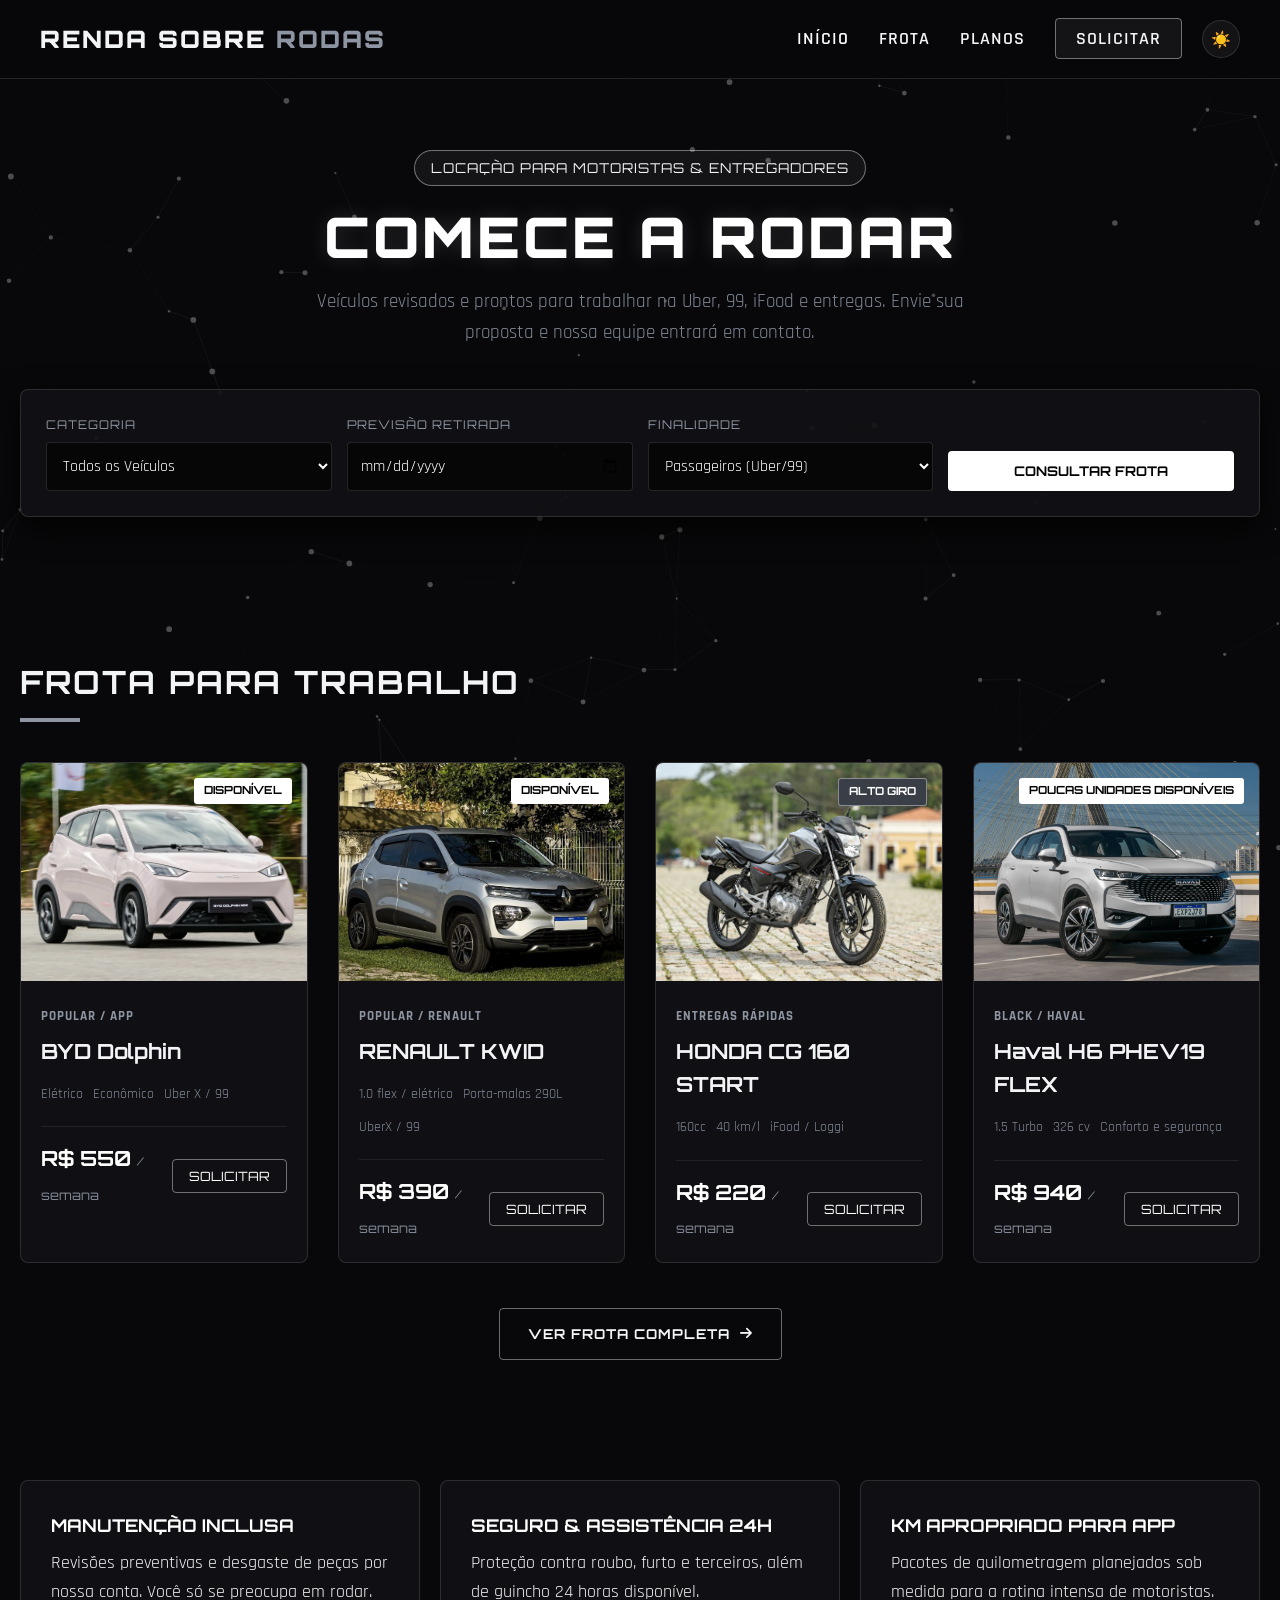
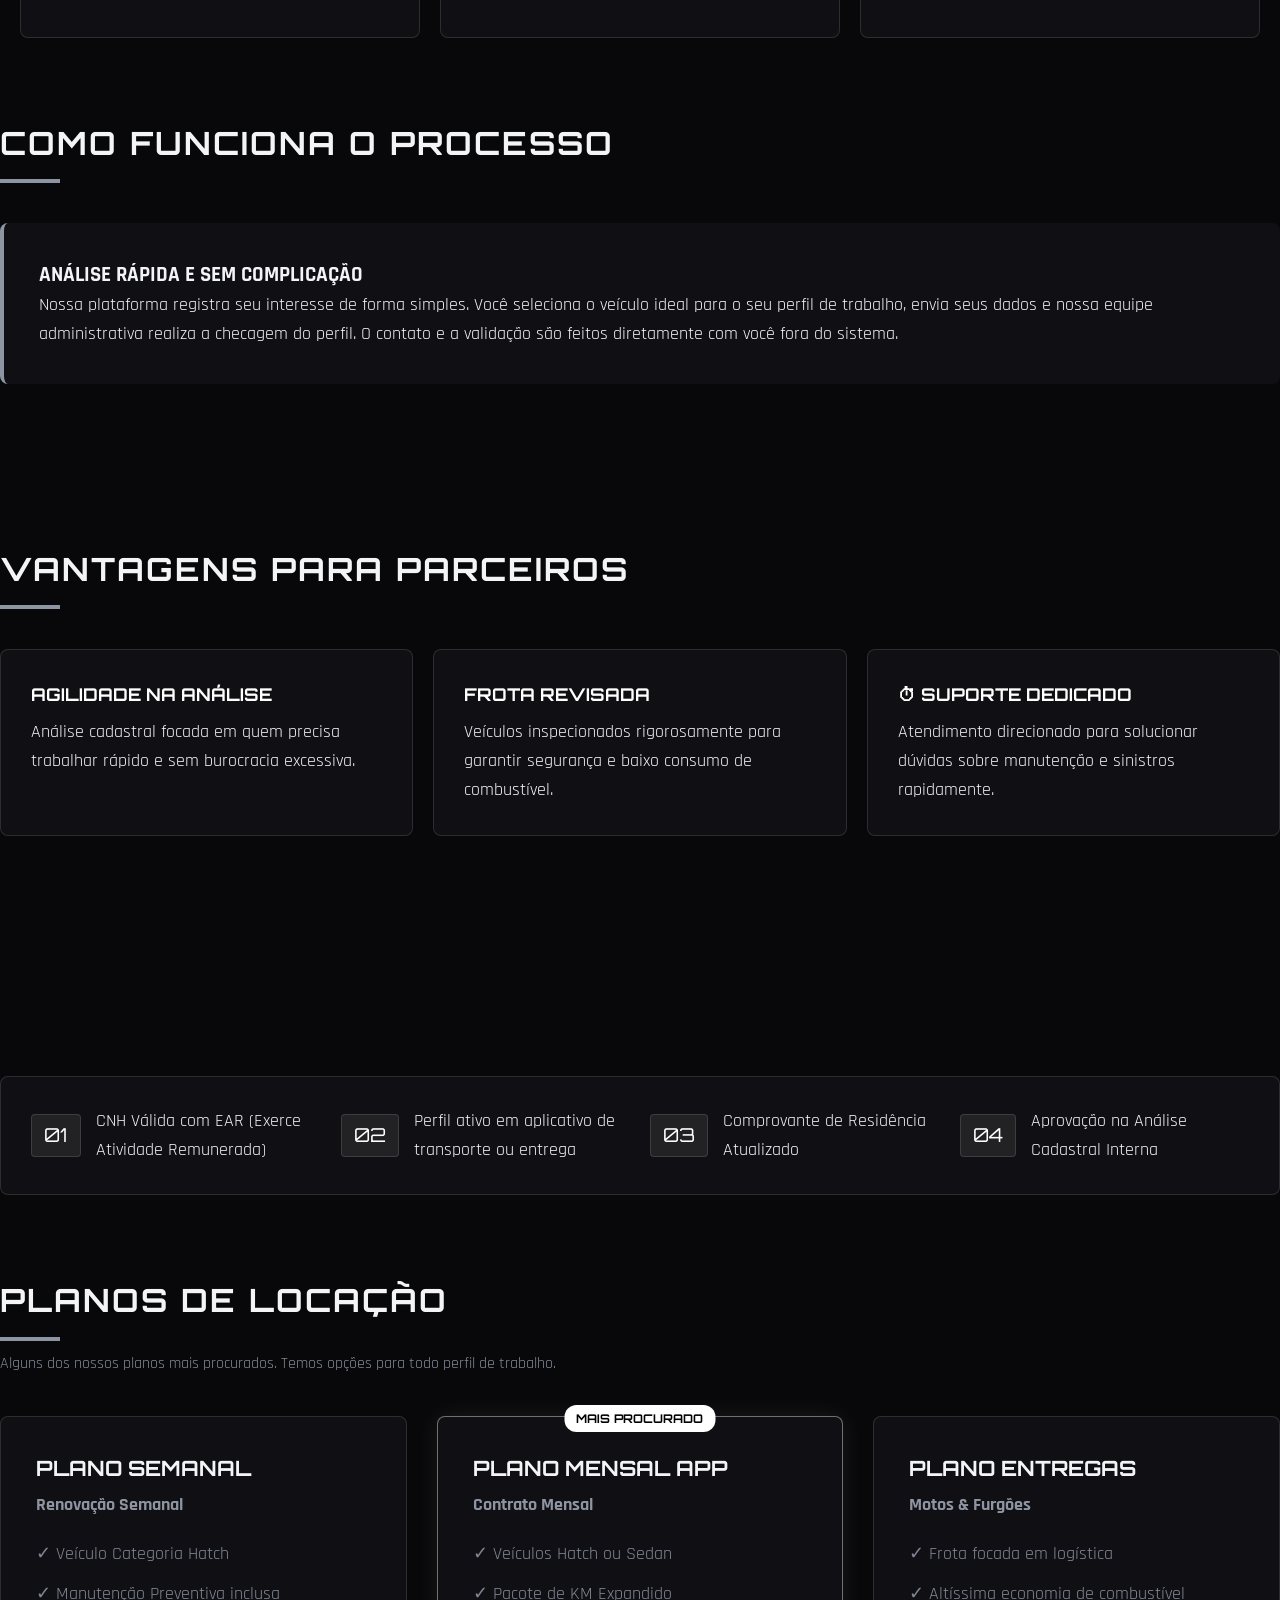
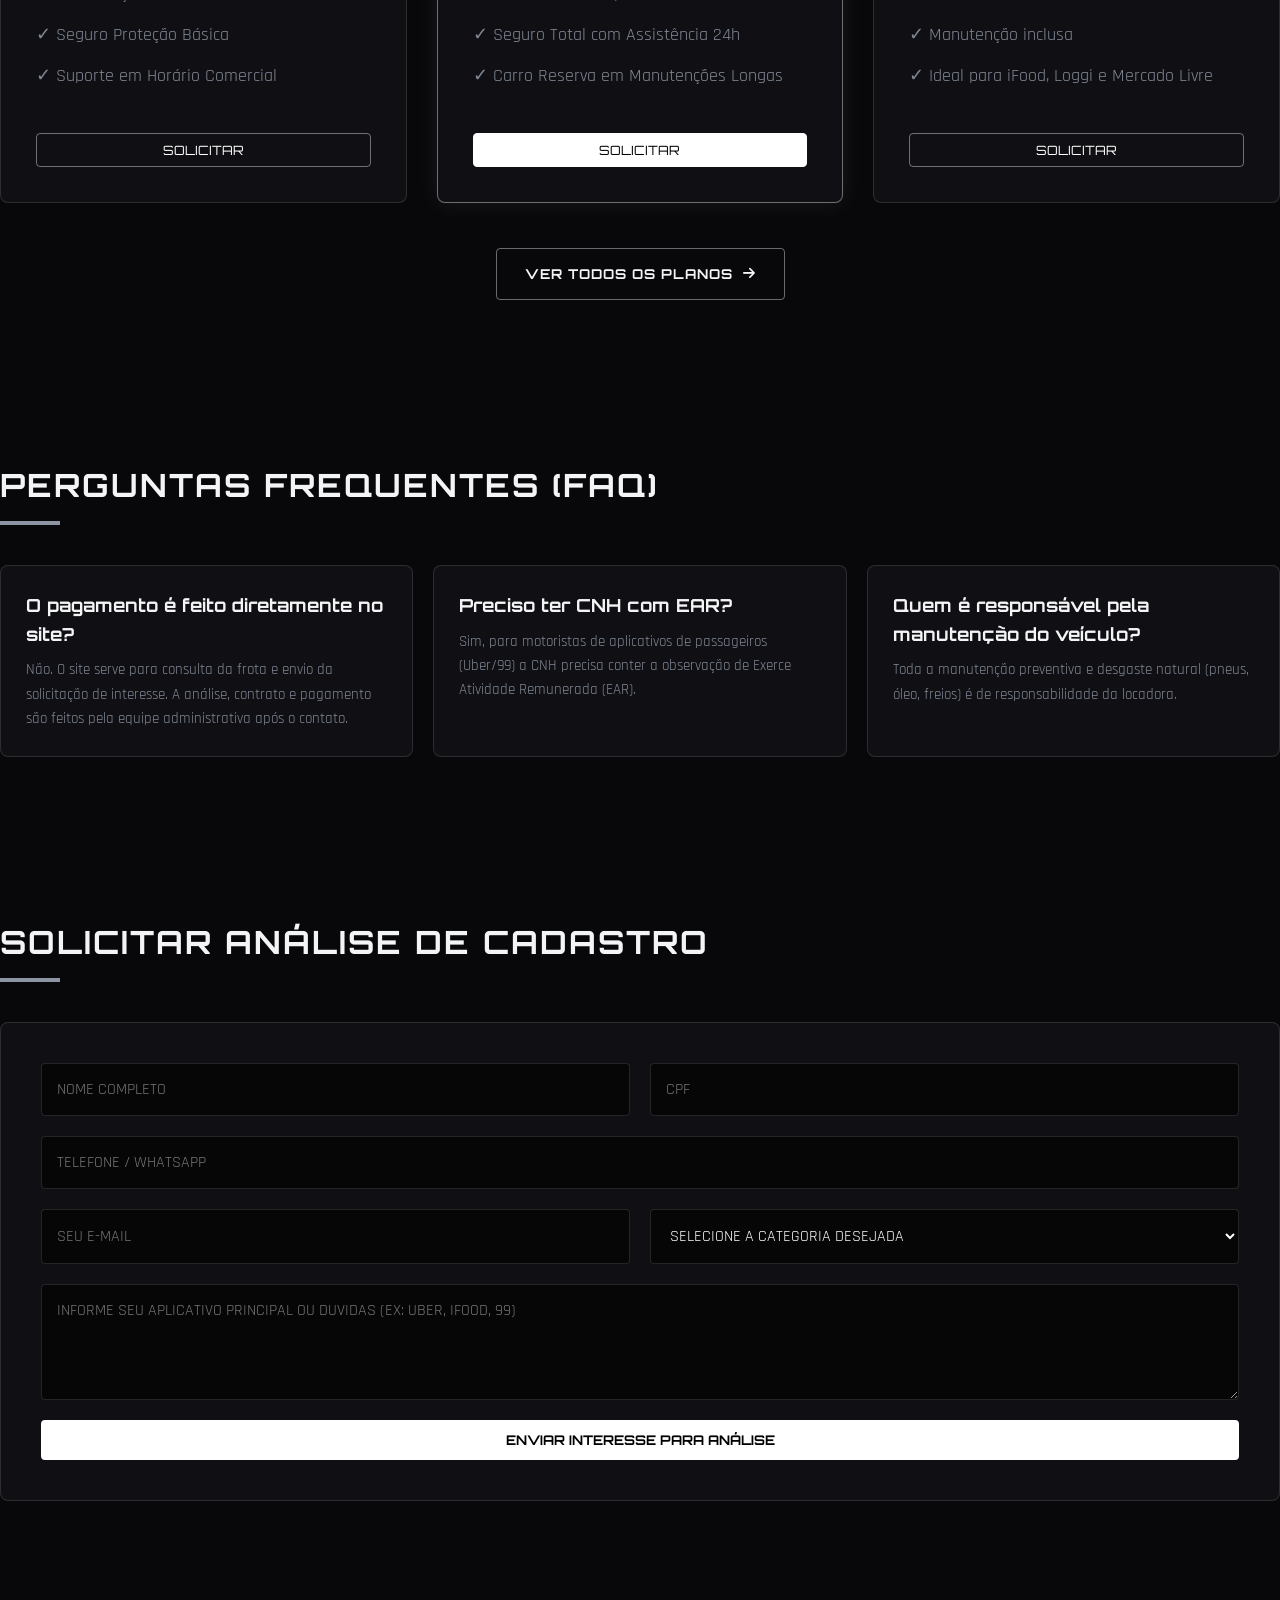
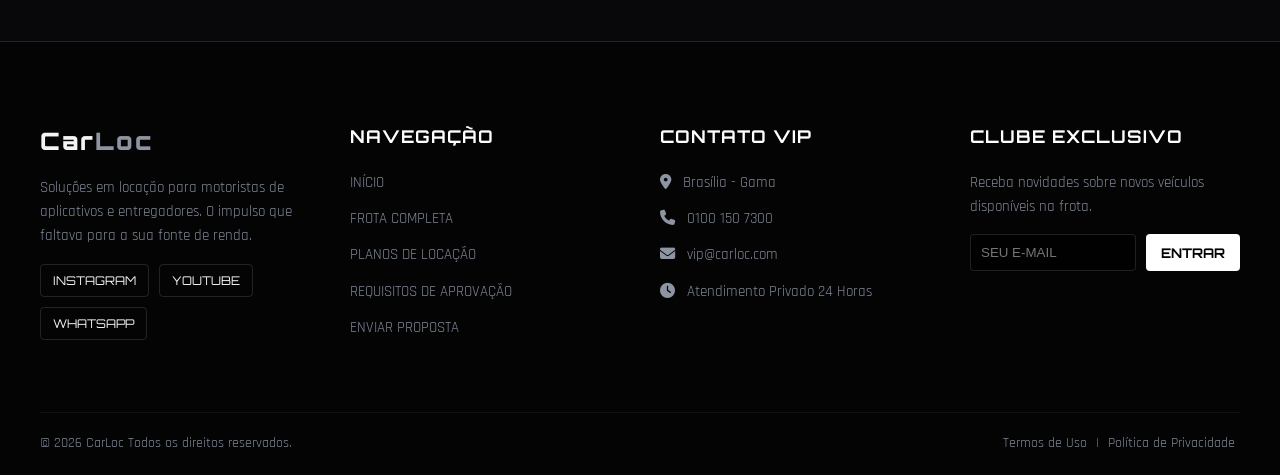
==== commit e12408e5: "Integra cadastro de clientes com MySQL" ====
--- a/src/main/resources/static/index.html
+++ b/src/main/resources/static/index.html
@@ -1170,8 +1170,8 @@
       <div class="nav-right">
         <ul class="nav-links">
           <li><a href="#" class="nav-link active" data-page="inicio">INÍCIO</a></li>
-          <li><a href="#" class="nav-link" data-page="frota">FROTA</a></li>
-          <li><a href="#" class="nav-link" data-page="planos">PLANOS</a></li>
+          <li><a href="frota.html" class="nav-link">FROTA</a></li>
+          <li><a href="planos.html" class="nav-link">PLANOS</a></li>
           <li><a href="#" class="nav-link btn-nav" data-page="inicio" data-scroll="contato">SOLICITAR</a></li>
         </ul>
         <button id="theme-toggle" class="theme-toggle" type="button" aria-label="Alternar modo claro/escuro">
@@ -1335,7 +1335,7 @@
         </div>
 
         <div class="view-all-wrapper">
-          <a href="#" data-page="frota" class="btn-view-all">
+          <a href="frota.html" class="btn-view-all">
             VER FROTA COMPLETA <i class="fa-solid fa-arrow-right"></i>
           </a>
         </div>
@@ -1468,7 +1468,7 @@
       </div>
 
       <div class="view-all-wrapper">
-        <a href="#" data-page="planos" class="btn-view-all">
+        <a href="planos.html" class="btn-view-all">
           VER TODOS OS PLANOS <i class="fa-solid fa-arrow-right"></i>
         </a>
       </div>
@@ -1511,8 +1511,12 @@
       <div class="contato-container">
         <form class="contato-form" id="contato-form">
           <div class="input-row">
-            <input type="text" id="f-nome" placeholder="NOME COMPLETO" required />
-            <input type="tel" id="f-telefone" placeholder="TELEFONE / WHATSAPP" required />
+              <input type="text" id="f-nome" placeholder="NOME COMPLETO" required />
+              <input type="text" id="f-cpf" placeholder="CPF" required />
+          </div>
+
+          <div class="input-row">
+               <input type="tel" id="f-telefone" placeholder="TELEFONE / WHATSAPP" required />
           </div>
           <div class="input-row">
             <input type="email" id="f-email" placeholder="SEU E-MAIL" required />
@@ -1556,414 +1560,9 @@
     </div>
 
     <!-- ======================= PÁGINA: FROTA ======================= -->
-    <div id="page-frota" class="page-view">
-<header class="page-hero">
-      <div class="badge">FROTA COMPLETA</div>
-      <h1>ESCOLHA SEU VEÍCULO DE TRABALHO</h1>
-      <p>
-        Carros, motos e utilitários revisados e prontos para rodar na Uber, 99, iFood e entregas.
-        Use os filtros abaixo para encontrar a opção ideal para o seu perfil.
-      </p>
-    </header>
-
-    <!-- FILTROS DE CATEGORIA -->
-    <div class="filter-tabs">
-      <button class="filter-btn active" data-filter="all" type="button">TODOS</button>
-      <button class="filter-btn" data-filter="hatch" type="button">HATCH</button>
-      <button class="filter-btn" data-filter="sedan" type="button">SEDAN</button>
-      <button class="filter-btn" data-filter="moto" type="button">MOTOS</button>
-      <button class="filter-btn" data-filter="black" type="button">BLACK / SUV</button>
-    </div>
-
-    <!-- GRADE COMPLETA DE VEÍCULOS -->
-    <section class="page-section">
-      <div class="grid-gallery">
-
-        <!-- 1. BYD Dolphin -->
-        <div class="card-tilt" data-cat="hatch">
-          <div class="card-inner">
-            <div class="tag-status">DISPONÍVEL</div>
-            <div class="img-wrapper">
-              <img src="assets/img1.webp" alt="BYD Dolphin" />
-              <div class="overlay"></div>
-            </div>
-            <div class="card-info">
-              <span class="category">POPULAR / APP</span>
-              <h3>BYD Dolphin</h3>
-              <div class="specs">
-                <span> Elétrico</span>
-                <span> Econômico</span>
-                <span> Uber X / 99</span>
-              </div>
-              <div class="price-box">
-                <span class="price">R$ 550 <span>/ semana</span></span>
-                <button class="btn-card">SOLICITAR</button>
-              </div>
-            </div>
-          </div>
-        </div>
-
-        <!-- 2. Renault Kwid -->
-        <div class="card-tilt" data-cat="hatch">
-          <div class="card-inner">
-            <div class="tag-status">DISPONÍVEL</div>
-            <div class="img-wrapper">
-              <img src="assets/img2.jpg" alt="Renault Kwid" />
-              <div class="overlay"></div>
-            </div>
-            <div class="card-info">
-              <span class="category">POPULAR / RENAULT</span>
-              <h3>RENAULT KWID</h3>
-              <div class="specs">
-                <span> 1.0 flex / elétrico</span>
-                <span> Porta-malas 290L</span>
-                <span> UberX / 99</span>
-              </div>
-              <div class="price-box">
-                <span class="price">R$ 390 <span>/ semana</span></span>
-                <button class="btn-card">SOLICITAR</button>
-              </div>
-            </div>
-          </div>
-        </div>
-
-        <!-- 3. Fiat Mobi -->
-        <div class="card-tilt" data-cat="hatch">
-          <div class="card-inner">
-            <div class="tag-status">DISPONÍVEL</div>
-            <div class="img-wrapper">
-              <img src="assets/img5.jpg" alt="Fiat Mobi" />
-              <div class="overlay"></div>
-            </div>
-            <div class="card-info">
-              <span class="category">ECONÔMICO / FIAT</span>
-              <h3>FIAT MOBI LIKE</h3>
-              <div class="specs">
-                <span> 1.0 flex</span>
-                <span> Baixo consumo</span>
-                <span> UberX / 99</span>
-              </div>
-              <div class="price-box">
-                <span class="price">R$ 360 <span>/ semana</span></span>
-                <button class="btn-card">SOLICITAR</button>
-              </div>
-            </div>
-          </div>
-        </div>
-
-        <!-- 4. Chevrolet Onix Plus -->
-        <div class="card-tilt" data-cat="sedan">
-          <div class="card-inner">
-            <div class="tag-status">DISPONÍVEL</div>
-            <div class="img-wrapper">
-              <img src="assets/img6.jpg" alt="Chevrolet Onix Plus" />
-              <div class="overlay"></div>
-            </div>
-            <div class="card-info">
-              <span class="category">COMFORT / CHEVROLET</span>
-              <h3>CHEVROLET ONIX PLUS</h3>
-              <div class="specs">
-                <span> 1.0 Turbo</span>
-                <span> Porta-malas 469L</span>
-                <span> Uber Comfort</span>
-              </div>
-              <div class="price-box">
-                <span class="price">R$ 480 <span>/ semana</span></span>
-                <button class="btn-card">SOLICITAR</button>
-              </div>
-            </div>
-          </div>
-        </div>
-
-        <!-- 5. Hyundai HB20S -->
-        <div class="card-tilt" data-cat="sedan">
-          <div class="card-inner">
-            <div class="tag-status">POUCAS UNIDADES DISPONÍVEIS</div>
-            <div class="img-wrapper">
-              <img src="assets/img7.jpg" alt="Hyundai HB20S" />
-              <div class="overlay"></div>
-            </div>
-            <div class="card-info">
-              <span class="category">COMFORT / HYUNDAI</span>
-              <h3>HYUNDAI HB20S</h3>
-              <div class="specs">
-                <span> 1.0 flex</span>
-                <span> Porta-malas espaçoso</span>
-                <span> Uber Comfort / 99</span>
-              </div>
-              <div class="price-box">
-                <span class="price">R$ 510 <span>/ semana</span></span>
-                <button class="btn-card">SOLICITAR</button>
-              </div>
-            </div>
-          </div>
-        </div>
-
-        <!-- 6. Honda CG 160 Start -->
-        <div class="card-tilt" data-cat="moto">
-          <div class="card-inner">
-            <div class="tag-status red">ALTO GIRO</div>
-            <div class="img-wrapper">
-              <img src="assets/img3.jpg" alt="Honda CG 160 Start" />
-              <div class="overlay"></div>
-            </div>
-            <div class="card-info">
-              <span class="category">ENTREGAS RÁPIDAS</span>
-              <h3>HONDA CG 160 START</h3>
-              <div class="specs">
-                <span> 160cc</span>
-                <span> 40 km/l</span>
-                <span> iFood / Loggi</span>
-              </div>
-              <div class="price-box">
-                <span class="price">R$ 220 <span>/ semana</span></span>
-                <button class="btn-card">SOLICITAR</button>
-              </div>
-            </div>
-          </div>
-        </div>
-
-        <!-- 7. Yamaha Factor 125 -->
-        <div class="card-tilt" data-cat="moto">
-          <div class="card-inner">
-            <div class="tag-status">DISPONÍVEL</div>
-            <div class="img-wrapper">
-              <img src="assets/img8.jpg" alt="Yamaha Factor 125" />
-              <div class="overlay"></div>
-            </div>
-            <div class="card-info">
-              <span class="category">ENTREGAS / YAMAHA</span>
-              <h3>YAMAHA FACTOR 125</h3>
-              <div class="specs">
-                <span> 125cc</span>
-                <span> Ótimo consumo</span>
-                <span> iFood / Rappi</span>
-              </div>
-              <div class="price-box">
-                <span class="price">R$ 190 <span>/ semana</span></span>
-                <button class="btn-card">SOLICITAR</button>
-              </div>
-            </div>
-          </div>
-        </div>
-
-        <!-- 8. Haval H6 PHEV19 FLEX -->
-        <div class="card-tilt" data-cat="black">
-          <div class="card-inner">
-            <div class="tag-status">POUCAS UNIDADES DISPONÍVEIS</div>
-            <div class="img-wrapper">
-              <img src="assets/img4.webp" alt="Haval H6 PHEV19 FLEX" />
-              <div class="overlay"></div>
-            </div>
-            <div class="card-info">
-              <span class="category">BLACK / HAVAL</span>
-              <h3>HAVAL H6 PHEV19 FLEX</h3>
-              <div class="specs">
-                <span> 1.5 Turbo</span>
-                <span> 326 cv</span>
-                <span> Conforto e segurança</span>
-              </div>
-              <div class="price-box">
-                <span class="price">R$ 940 <span>/ semana</span></span>
-                <button class="btn-card">SOLICITAR</button>
-              </div>
-            </div>
-          </div>
-        </div>
-
-        <!-- 9. Toyota Corolla Cross -->
-        <div class="card-tilt" data-cat="black">
-          <div class="card-inner">
-            <div class="tag-status">DISPONÍVEL</div>
-            <div class="img-wrapper">
-              <img src="assets/img9.jpg" alt="Toyota Corolla Cross" />
-              <div class="overlay"></div>
-            </div>
-            <div class="card-info">
-              <span class="category">BLACK / TOYOTA</span>
-              <h3>TOYOTA COROLLA CROSS</h3>
-              <div class="specs">
-                <span> Híbrido</span>
-                <span> Alto padrão</span>
-                <span> Uber Black</span>
-              </div>
-              <div class="price-box">
-                <span class="price">R$ 1.050 <span>/ semana</span></span>
-                <button class="btn-card">SOLICITAR</button>
-              </div>
-            </div>
-          </div>
-        </div>
-
-      </div>
-
-      <div class="view-all-wrapper">
-        <a href="#" data-page="inicio" data-scroll="contato" class="btn-view-all">
-          NÃO ENCONTROU O VEÍCULO IDEAL? FALE CONOSCO <i class="fa-solid fa-arrow-right"></i>
-        </a>
-      </div>
-    </section>
-
     
-    </div>
-
-    <!-- ======================= PÁGINA: PLANOS ======================= -->
-    <div id="page-planos" class="page-view">
-<header class="page-hero">
-      <div class="badge">PLANOS DE LOCAÇÃO</div>
-      <h1>ESCOLHA O PLANO IDEAL PARA VOCÊ</h1>
-      <p>
-        De diárias avulsas a contratos mensais com frota executiva. Compare as opções
-        e escolha o plano que mais combina com sua rotina de trabalho.
-      </p>
-    </header>
-
-    <!-- GRADE DE PLANOS -->
-    <section class="page-section">
-      <div class="planos-grid">
-
-        <!-- PLANO 1: DIÁRIO -->
-        <div class="plano-card">
-          <h3>PLANO DIÁRIO</h3>
-          <div class="plano-price">Sem fidelidade</div>
-          <ul>
-            <li>✓ Ideal para testar a plataforma</li>
-            <li>✓ Veículo Categoria Hatch</li>
-            <li>✓ Seguro Proteção Básica</li>
-            <li>✓ Renovação a qualquer momento</li>
-          </ul>
-          <a href="#" data-page="inicio" data-scroll="contato" class="btn-card">SOLICITAR</a>
-        </div>
-
-        <!-- PLANO 2: SEMANAL -->
-        <div class="plano-card">
-          <h3>PLANO SEMANAL</h3>
-          <div class="plano-price">Renovação Semanal</div>
-          <ul>
-            <li>✓ Veículo Categoria Hatch</li>
-            <li>✓ Manutenção Preventiva inclusa</li>
-            <li>✓ Seguro Proteção Básica</li>
-            <li>✓ Suporte em Horário Comercial</li>
-          </ul>
-          <a href="#" data-page="inicio" data-scroll="contato" class="btn-card">SOLICITAR</a>
-        </div>
-
-        <!-- PLANO 3: QUINZENAL -->
-        <div class="plano-card">
-          <h3>PLANO QUINZENAL</h3>
-          <div class="plano-price">Renovação a cada 15 dias</div>
-          <ul>
-            <li>✓ Veículos Hatch ou Sedan</li>
-            <li>✓ Manutenção preventiva inclusa</li>
-            <li>✓ Seguro Proteção Intermediária</li>
-            <li>✓ Suporte prioritário</li>
-          </ul>
-          <a href="#" data-page="inicio" data-scroll="contato" class="btn-card">SOLICITAR</a>
-        </div>
-
-        <!-- PLANO 4: MENSAL APP (DESTAQUE) -->
-        <div class="plano-card destaque">
-          <div class="badge-plano">MAIS PROCURADO</div>
-          <h3>PLANO MENSAL APP</h3>
-          <div class="plano-price">Contrato Mensal</div>
-          <ul>
-            <li>✓ Veículos Hatch ou Sedan</li>
-            <li>✓ Pacote de KM Expandido</li>
-            <li>✓ Seguro Total com Assistência 24h</li>
-            <li>✓ Carro Reserva em Manutenções Longas</li>
-          </ul>
-          <a href="#" data-page="inicio" data-scroll="contato" class="btn-card active">SOLICITAR</a>
-        </div>
-
-        <!-- PLANO 5: ENTREGAS -->
-        <div class="plano-card">
-          <h3>PLANO ENTREGAS</h3>
-          <div class="plano-price">Motos & Furgões</div>
-          <ul>
-            <li>✓ Frota focada em logística</li>
-            <li>✓ Altíssima economia de combustível</li>
-            <li>✓ Manutenção inclusa</li>
-            <li>✓ Ideal para iFood, Loggi e Mercado Livre</li>
-          </ul>
-          <a href="#" data-page="inicio" data-scroll="contato" class="btn-card">SOLICITAR</a>
-        </div>
-
-        <!-- PLANO 6: EXECUTIVO BLACK -->
-        <div class="plano-card">
-          <h3>PLANO EXECUTIVO BLACK</h3>
-          <div class="plano-price">Contrato Mensal</div>
-          <ul>
-            <li>✓ Veículos categoria Black / SUV</li>
-            <li>✓ Seguro Total Premium</li>
-            <li>✓ Assistência 24h com prioridade</li>
-            <li>✓ Ideal para Uber Black / Comfort+</li>
-          </ul>
-          <a href="#" data-page="inicio" data-scroll="contato" class="btn-card">SOLICITAR</a>
-        </div>
-
-      </div>
-    </section>
-
-    <!-- COMO FUNCIONA A COBRANÇA -->
-    <section class="info-section">
-      <div class="container">
-        <div class="section-header">
-          <h2>COMO FUNCIONA A COBRANÇA</h2>
-          <div class="line"></div>
-        </div>
-        <div class="cards-grid-3">
-          <div class="info-card">
-            <h4> SEM TAXA DE ADESÃO</h4>
-            <p>
-              Você paga apenas o valor do plano escolhido, sem surpresas na primeira cobrança.
-            </p>
-          </div>
-          <div class="info-card">
-            <h4> TROCA DE PLANO A QUALQUER MOMENTO</h4>
-            <p>
-              Sua rotina mudou? Fale com a equipe e migre de plano quando precisar.
-            </p>
-          </div>
-          <div class="info-card">
-            <h4> PAGAMENTO FLEXÍVEL</h4>
-            <p>
-              Aceitamos Pix, cartão e boleto, sempre combinados diretamente com a equipe administrativa.
-            </p>
-          </div>
-        </div>
-      </div>
-    </section>
-
-    <!-- CTA FINAL -->
-    <section class="info-section">
-      <div class="container">
-        <div class="contato-container" style="text-align:center;">
-          <h3 style="font-family: var(--font-title); margin-bottom: 15px; letter-spacing: 1px;">
-            FICOU COM DÚVIDAS SOBRE QUAL PLANO ESCOLHER?
-          </h3>
-          <p style="color: var(--text-muted); margin-bottom: 25px;">
-            Fale agora com nossa equipe e receba uma recomendação personalizada.
-          </p>
-          <div style="display:flex; gap:15px; flex-wrap:wrap; justify-content:center;">
-            <a href="#" data-page="inicio" data-scroll="contato" class="btn-view-all">
-              SOLICITAR ANÁLISE <i class="fa-solid fa-arrow-right"></i>
-            </a>
-            <a
-              href="https://wa.me/5561984674175?text=Ol%C3%A1!%20Tenho%20interesse%20em%20um%20plano%20de%20loca%C3%A7%C3%A3o%20CarLoc.%20Pode%20me%20ajudar%20a%20escolher%3F"
-              target="_blank"
-              rel="noopener"
-              class="btn-whatsapp"
-              style="width:auto;"
-            >
-              <i class="fa-brands fa-whatsapp"></i> FALAR NO WHATSAPP
-            </a>
-          </div>
-        </div>
-      </div>
-    </section>
 
     
-    </div>
 
     <!-- RODAPÉ & CONTATO VIP -->
     <footer class="footer">
@@ -1987,8 +1586,8 @@
           <h4>NAVEGAÇÃO</h4>
           <ul class="footer-links">
             <li><a href="#" data-page="inicio">INÍCIO</a></li>
-            <li><a href="#" data-page="frota">FROTA COMPLETA</a></li>
-            <li><a href="#" data-page="planos">PLANOS DE LOCAÇÃO</a></li>
+            <li><a href="frota.html">FROTA COMPLETA</a></li>
+            <li><a href="planos.html">PLANOS DE LOCAÇÃO</a></li>
             <li><a href="#" data-page="inicio" data-scroll="requisitos">REQUISITOS DE APROVAÇÃO</a></li>
             <li><a href="#" data-page="inicio" data-scroll="contato">ENVIAR PROPOSTA</a></li>
           </ul>
@@ -2214,8 +1813,43 @@
     const telefone = document.getElementById('f-telefone').value.trim();
     const email = document.getElementById('f-email').value.trim();
     const categoria = document.getElementById('f-categoria').value;
+    const cpf = document.getElementById('f-cpf').value.trim();
     const mensagem = document.getElementById('f-mensagem').value.trim();
-
+    console.log('NOME:', nome);
+    console.log('JSON:', JSON.stringify({
+          nome: nome,
+          cpf: cpf,
+          telefone: telefone,
+          email: email
+}));
+    const cliente = {
+  nome: nome,
+  cpf: cpf,
+  telefone: telefone,
+  email: email
+};
+fetch('/clientes', {
+  method: 'POST',
+  headers: {
+    'Content-Type': 'application/json'
+  },
+  body: JSON.stringify(cliente)
+})
+  .then(response => {
+    if (!response.ok) {
+      throw new Error('Erro ao cadastrar cliente');
+    }
+    return response.json();
+  })
+  .then(clienteSalvo => {
+    console.log('Cliente salvo:', clienteSalvo);
+  })
+  .catch(error => {
+    console.error('Erro:', error);
+    alert('Não foi possível salvar o cadastro.');
+  });
+
+  
     const texto =
 `Olá! Gostaria de solicitar uma análise de cadastro na CarLoc.
 
@@ -2303,7 +1937,7 @@
     }, 60);
   } else {
     window.scrollTo({ top: 0, behavior: 'instant' });
-  }
+  }''
 }
 
 pageLinks.forEach((link) => {
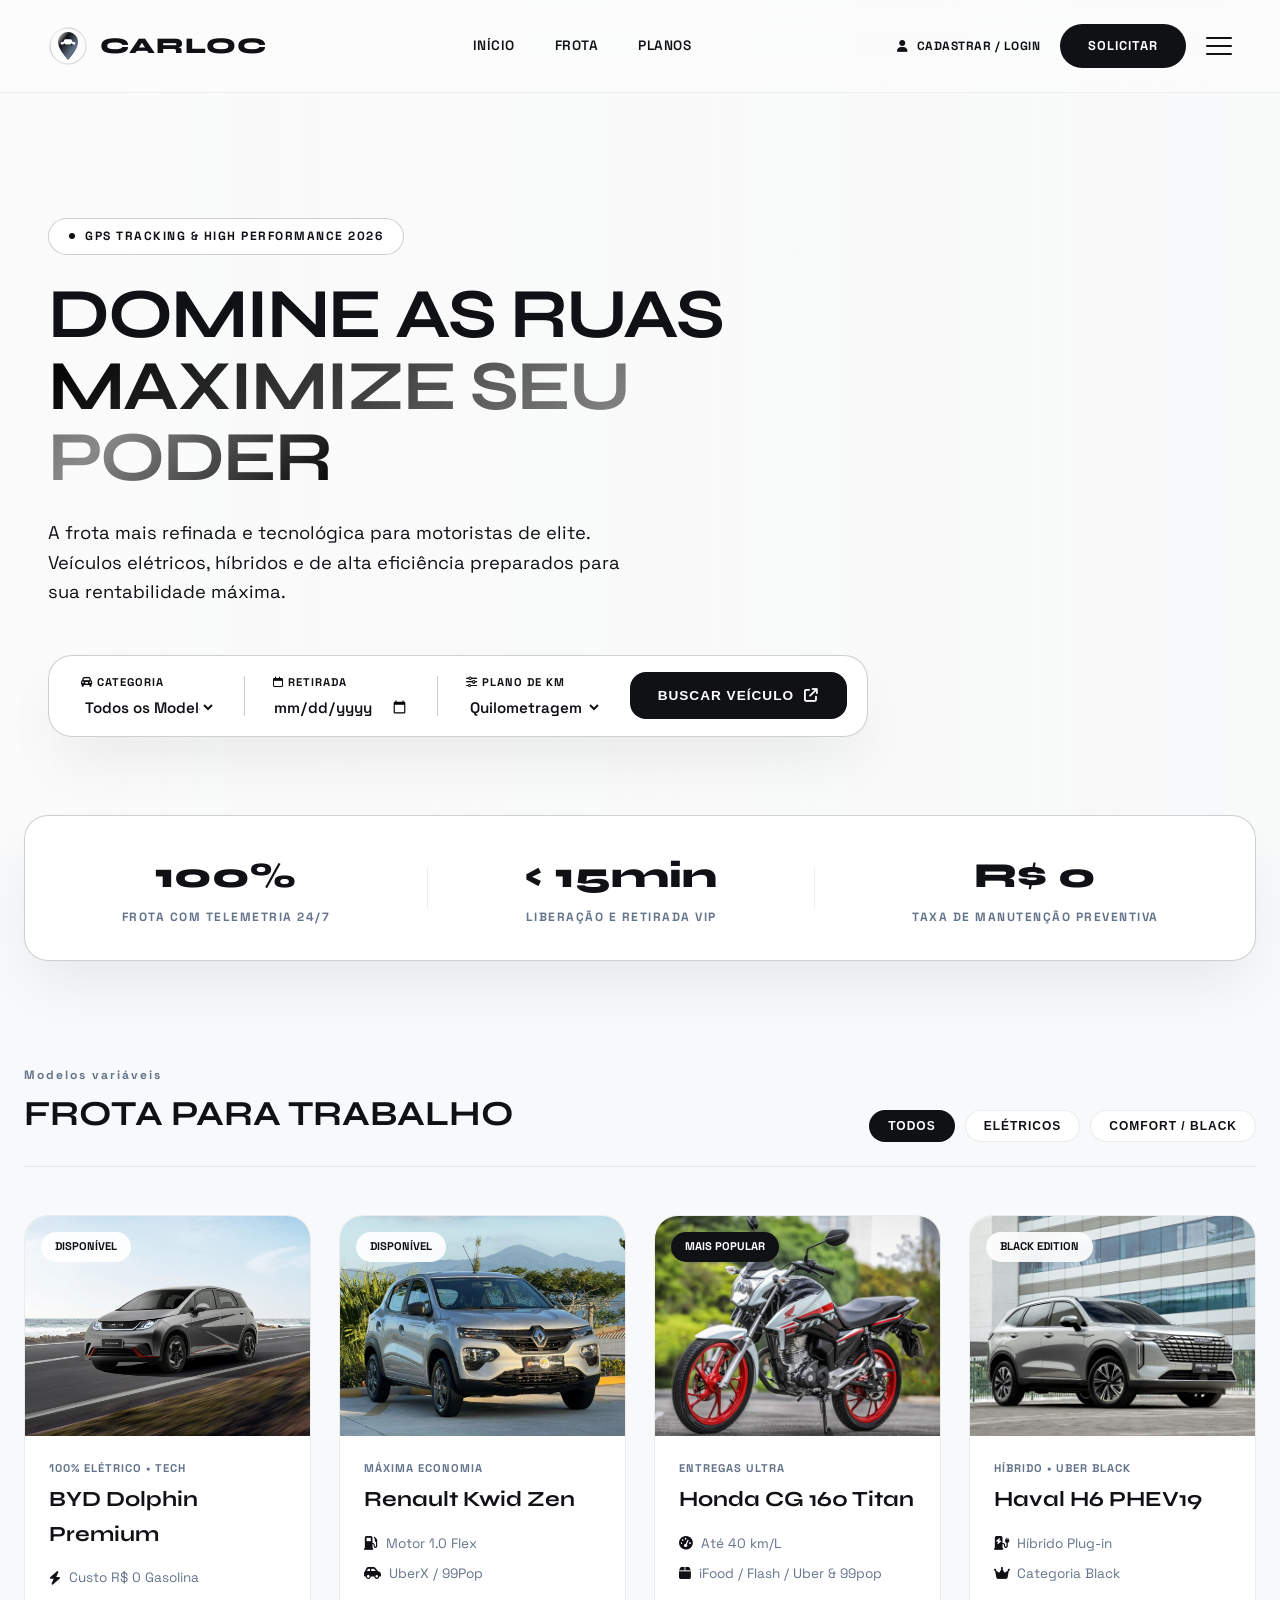
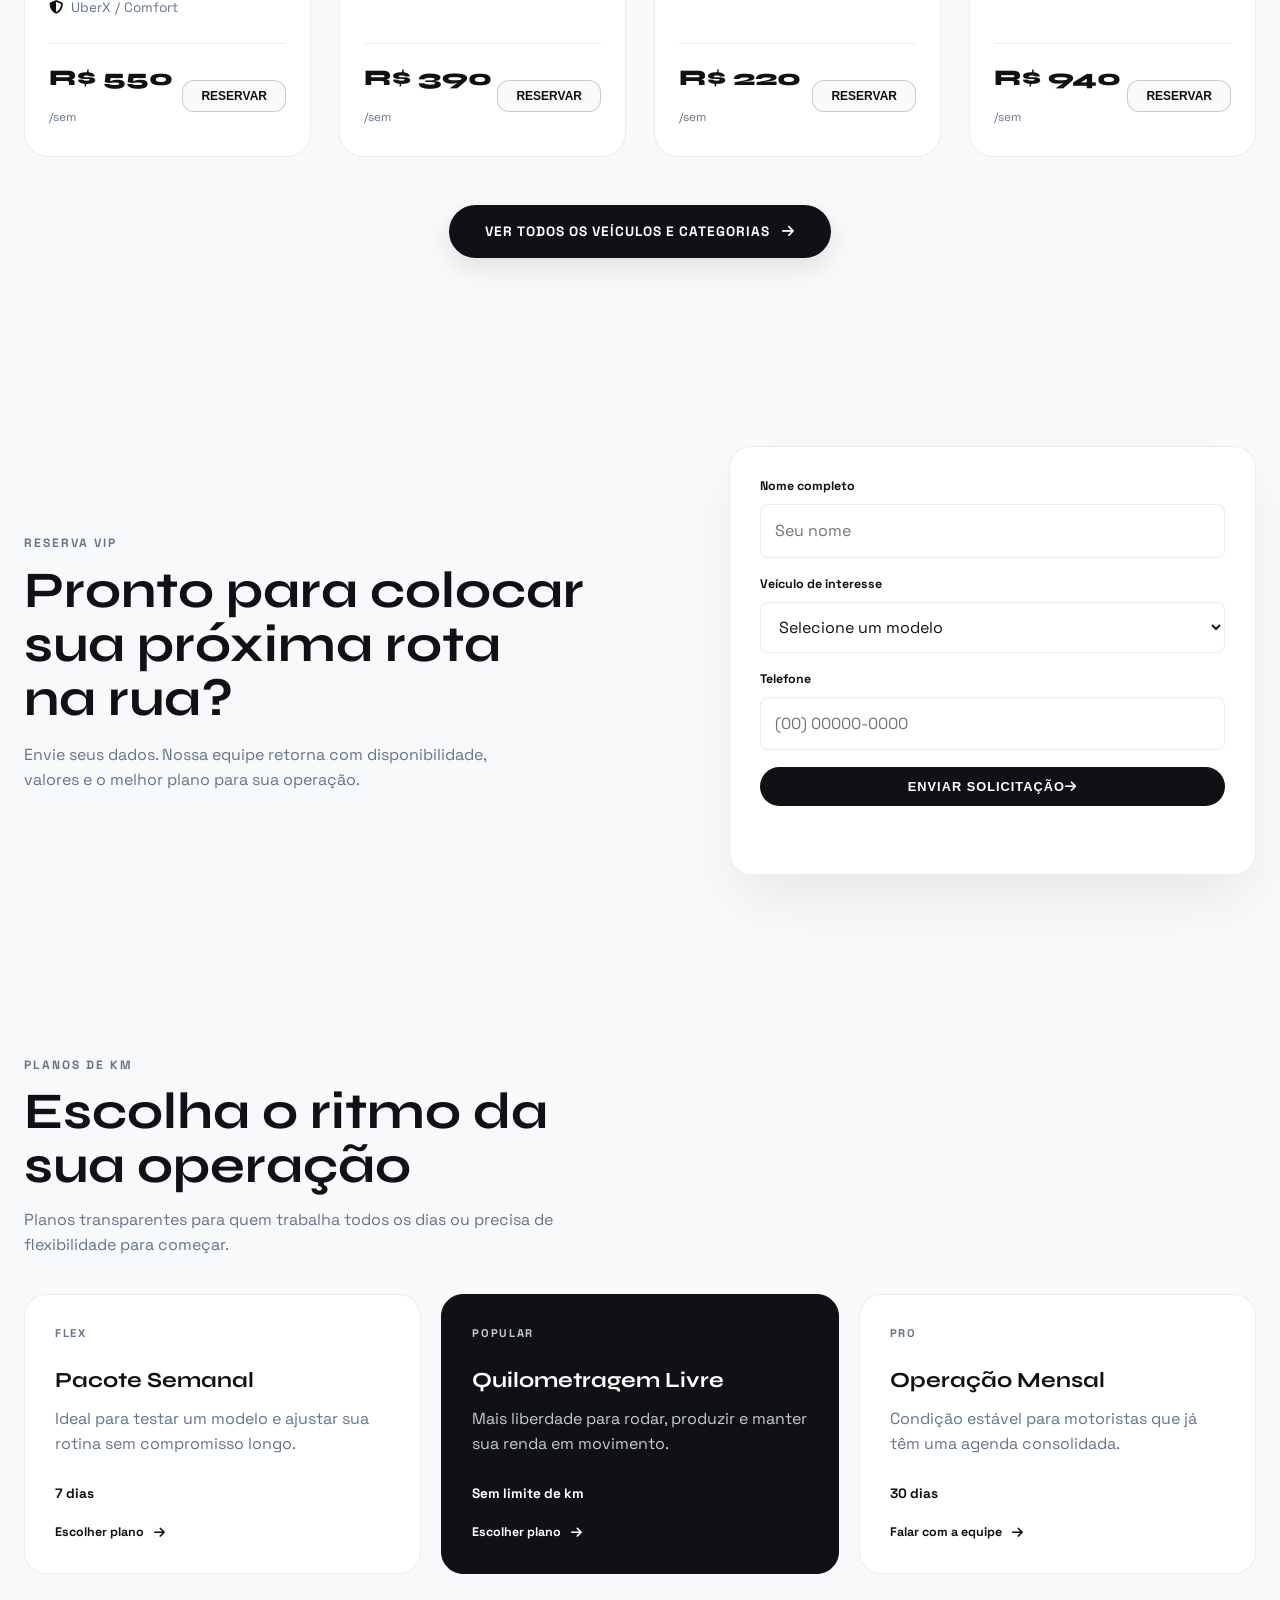
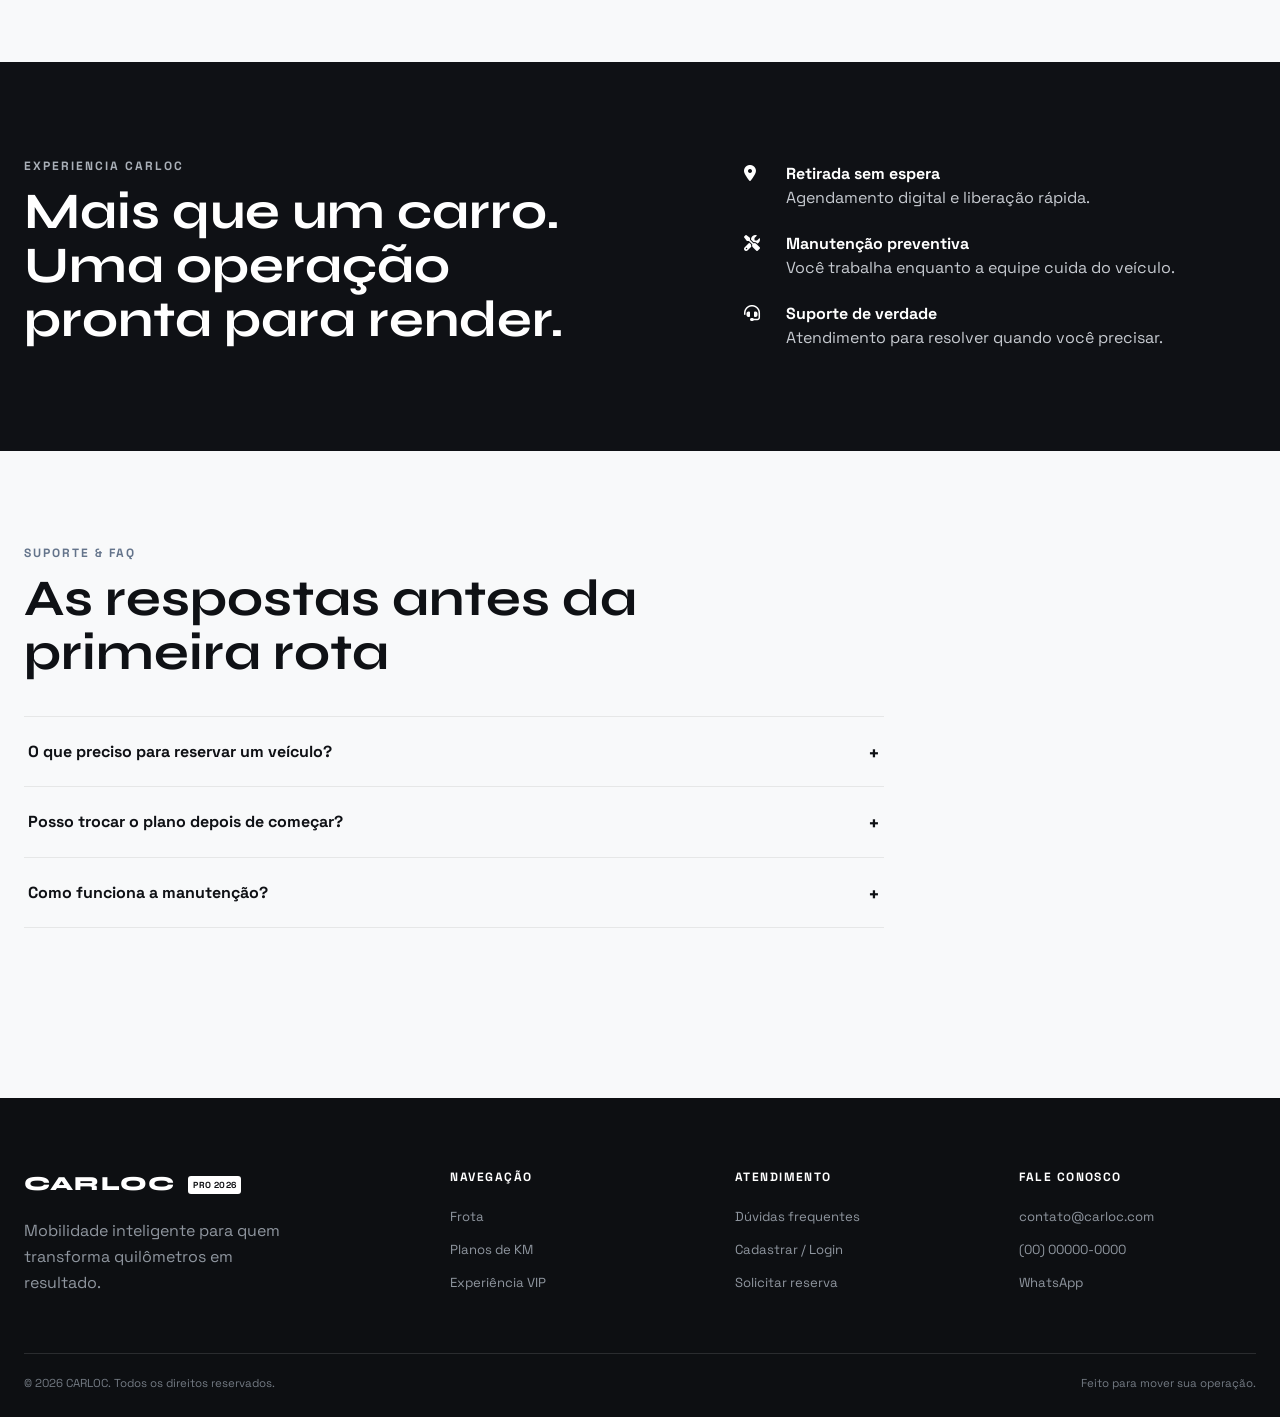
==== commit 22bf865d: "Publica novo projeto CarLoc" ====
--- a/src/main/resources/static/index.html
+++ b/src/main/resources/static/index.html
@@ -1,1952 +1,479 @@
 <!doctype html>
 <html lang="pt-BR">
-  <head>
-    <meta charset="UTF-8" />
-    <meta name="viewport" content="width=device-width, initial-scale=1.0" />
-    <title>CarLoc | Locação para Motoristas e Entregadores</title>
-    <!-- Ícones Font Awesome -->
-    <link
-      rel="stylesheet"
-      href="https://cdnjs.cloudflare.com/ajax/libs/font-awesome/6.4.0/css/all.min.css"
-    />
-    <link
-      href="https://fonts.googleapis.com/css2?family=Orbitron:wght@500;700;900&family=Rajdhani:wght@500;600;700&display=swap"
-      rel="stylesheet"
-    />
-    <style>
-#bg-canvas {
-    position: fixed;
-    top: 0;
-    left: 0;
-    width: 100%;
-    height: 100%;
-    pointer-events: none;
-    z-index: -1;
-}
-/* ==========================================================================
-
-   1. CONFIGURAÇÕES GERAIS E VARIÁVEIS (PALETA PRETO, CINZA E CARBONO)
-   ========================================================================== */
-:root {
-  --bg-color: #08080a;          /* Preto Profundo */
-  --card-bg: rgba(18, 18, 22, 0.9); /* Grafite Escuro Translucido */
-  
-  /* PALETA MONOCROMÁTICA */
-  --primary: #ffffff;           /* Branco Puro (Destaques) */
-  --primary-hover: #d1d5db;     /* Cinza Claro (Hover) */
-  --accent: #8e95a2;            /* Cinza Aço / Prata */
-  --accent-cyan: #d1d5db;       /* Suporte Monocromático */
-  
-  --text-main: #f3f4f6;         /* Branco Acinzentado */
-  --text-muted: #808896;        /* Cinza Médio */
-  
-  /* BORDAS E SOMBRAS */
-  --border-color: rgba(255, 255, 255, 0.12);
-  --border-hover: rgba(255, 255, 255, 0.4);
-  
-  --font-title: 'Orbitron', sans-serif;
-  --font-body: 'Rajdhani', sans-serif;
-  --transition: all 0.3s cubic-bezier(0.25, 0.8, 0.25, 1);
-}
-
-* {
-  margin: 0;
-  padding: 0;
-  box-sizing: border-box;
-}
-
-html {
-  scroll-behavior: smooth;
-}
-
-body {
-  background-color: var(--bg-color);
-  color: var(--text-main);
-  font-family: var(--font-body);
-  font-size: 18px;
-  line-height: 1.6;
-  overflow-x: hidden;
-  position: relative;
-}
-
-/* Fundo de Partículas / Canvas */
-#bg-canvas {
-  position: fixed;
-  top: 0;
-  left: 0;
-  width: 100%;
-  height: 100%;
-  z-index: -1;
-  pointer-events: none;
-}
-
-.container {
-  max-width: 1280px;
-  margin: 0 auto;
-  padding: 0 20px;
-}
-
-/* ==========================================================================
-   2. NAVBAR
-   ========================================================================== */
-.navbar {
-  position: fixed;
-  top: 0;
-  left: 0;
-  width: 100%;
-  display: flex;
-  justify-content: space-between;
-  align-items: center;
-  padding: 20px 40px;
-  background: rgba(8, 8, 10, 0.95);
-  backdrop-filter: blur(10px);
-  border-bottom: 1px solid var(--border-color);
-  z-index: 1000;
-}
-
-.logo {
-  font-family: var(--font-title);
-  font-size: 1.5rem;
-  font-weight: 900;
-  letter-spacing: 2px;
-  color: var(--text-main);
-}
-
-.logo span {
-  color: var(--accent);
-}
-
-.nav-links {
-  display: flex;
-  list-style: none;
-  gap: 30px;
-  align-items: center;
-}
-
-.nav-right {
-  display: flex;
-  align-items: center;
-  gap: 20px;
-}
-
-.nav-links a {
-  color: var(--text-main);
-  text-decoration: none;
-  font-weight: 600;
-  letter-spacing: 1px;
-  transition: var(--transition);
-}
-
-.nav-links a:hover {
-  color: var(--primary);
-}
-
-.btn-nav {
-  padding: 8px 20px;
-  border: 1px solid var(--border-hover);
-  border-radius: 4px;
-  color: var(--text-main) !important;
-  background: rgba(255, 255, 255, 0.05);
-}
-
-.btn-nav:hover {
-  background: var(--primary);
-  color: #000 !important;
-  box-shadow: 0 0 15px rgba(255, 255, 255, 0.2);
-}
-
-/* ==========================================================================
-   3. HERO SECTION
-   ========================================================================== */
-.hero {
-  padding-top: 150px;
-  padding-bottom: 60px;
-  text-align: center;
-}
-
-.badge {
-  display: inline-block;
-  padding: 6px 16px;
-  background: rgba(255, 255, 255, 0.05);
-  border: 1px solid var(--border-hover);
-  color: var(--text-main);
-  font-family: var(--font-title);
-  font-size: 0.85rem;
-  border-radius: 20px;
-  margin-bottom: 20px;
-  letter-spacing: 1px;
-}
-
-.glitch-title {
-  font-family: var(--font-title);
-  font-size: 3.5rem;
-  font-weight: 900;
-  line-height: 1.1;
-  letter-spacing: 3px;
-  color: #fff;
-  text-shadow: 0 0 20px rgba(255, 255, 255, 0.15);
-}
-
-.subtitle {
-  max-width: 650px;
-  margin: 20px auto 40px;
-  color: var(--text-muted);
-  font-size: 1.2rem;
-}
-
-/* BARRA DE CONSULTA / BOOKING */
-.booking-bar {
-  display: grid;
-  grid-template-columns: repeat(auto-fit, minmax(200px, 1fr));
-  gap: 15px;
-  background: var(--card-bg);
-  padding: 25px;
-  border-radius: 8px;
-  border: 1px solid var(--border-color);
-  box-shadow: 0 10px 30px rgba(0,0,0,0.8);
-}
-
-.input-group {
-  display: flex;
-  flex-direction: column;
-  text-align: left;
-}
-
-.input-group label {
-  font-family: var(--font-title);
-  font-size: 0.75rem;
-  color: var(--accent);
-  margin-bottom: 8px;
-  letter-spacing: 1px;
-}
-
-.input-group select,
-.input-group input {
-  background: rgba(0, 0, 0, 0.6);
-  border: 1px solid var(--border-color);
-  color: #fff;
-  padding: 12px;
-  border-radius: 4px;
-  font-family: var(--font-body);
-  font-size: 1rem;
-  outline: none;
-}
-
-.input-group select:focus,
-.input-group input:focus {
-  border-color: var(--border-hover);
-}
-
-.btn-search {
-  background: var(--primary);
-  color: #000;
-  border: none;
-  font-family: var(--font-title);
-  font-weight: 700;
-  padding: 12px;
-  border-radius: 4px;
-  cursor: pointer;
-  transition: var(--transition);
-  margin-top: auto;
-}
-
-.btn-search:hover {
-  background: var(--primary-hover);
-  box-shadow: 0 0 20px rgba(255, 255, 255, 0.25);
-  transform: translateY(-2px);
-}
-
-/* ==========================================================================
-   4. FROTA & CARDS DE VEÍCULOS
-   ========================================================================== */
-.gallery-section, .info-section {
-  padding: 80px 0;
-}
-
-.section-header {
-  margin-bottom: 40px;
-}
-
-.section-header h2 {
-  font-family: var(--font-title);
-  font-size: 2rem;
-  letter-spacing: 2px;
-  color: var(--text-main);
-}
-
-.section-header .line {
-  width: 60px;
-  height: 4px;
-  background: var(--accent);
-  margin-top: 10px;
-}
-
-.grid-gallery {
-  display: grid;
-  grid-template-columns: repeat(auto-fit, minmax(280px, 1fr));
-  gap: 30px;
-}
-
-.card-tilt {
-  background: var(--card-bg);
-  border-radius: 8px;
-  border: 1px solid var(--border-color);
-  overflow: hidden;
-  transition: var(--transition);
-  position: relative;
-}
-
-.card-tilt:hover {
-  border-color: var(--border-hover);
-  transform: translateY(-5px);
-  box-shadow: 0 10px 25px rgba(0, 0, 0, 0.8);
-}
-
-.tag-status {
-  position: absolute;
-  top: 15px;
-  right: 15px;
-  background: #ffffff;
-  color: #000;
-  font-family: var(--font-title);
-  font-size: 0.7rem;
-  font-weight: 700;
-  padding: 4px 10px;
-  border-radius: 3px;
-  z-index: 2;
-}
-
-.tag-status.red {
-  background: #3a3f47;
-  color: #fff;
-  border: 1px solid var(--border-hover);
-}
-
-.img-wrapper {
-  position: relative;
-  width: 100%;
-  height: 218px;
-  overflow: hidden;
-  filter: grayscale(20%);
-  transition: var(--transition);
-  background-size: cover;
-}
-
-.card-tilt:hover .img-wrapper {
-  filter: grayscale(0%);
-}
-
-.img-wrapper img {
-  width: 100%;
-  height: 100%;
-  object-fit: cover;
-  transition: var(--transition);
-}
-
-.card-tilt:hover .img-wrapper img {
-  transform: scale(1.05);
-}
-
-.card-info {
-  padding: 20px;
-}
-
-.category {
-  font-size: 0.8rem;
-  color: var(--accent);
-  font-weight: 700;
-  letter-spacing: 1px;
-}
-
-.card-info h3 {
-  font-family: var(--font-title);
-  font-size: 1.3rem;
-  margin: 5px 0 15px;
-}
-
-.specs {
-  display: flex;
-  flex-wrap: wrap;
-  gap: 10px;
-  margin-bottom: 20px;
-  font-size: 0.9rem;
-  color: var(--text-muted);
-}
-
-.price-box {
-  display: flex;
-  justify-content: space-between;
-  align-items: center;
-  border-top: 1px solid rgba(255, 255, 255, 0.08);
-  padding-top: 15px;
-}
-
-.price {
-  font-family: var(--font-title);
-  font-size: 1.3rem;
-  color: #fff;
-  font-weight: 700;
-}
-
-.price span {
-  font-size: 0.8rem;
-  color: var(--text-muted);
-  font-weight: normal;
-}
-
-.btn-card {
-  background: transparent;
-  border: 1px solid var(--border-hover);
-  color: #fff;
-  padding: 8px 16px;
-  border-radius: 4px;
-  font-family: var(--font-title);
-  font-size: 0.8rem;
-  cursor: pointer;
-  transition: var(--transition);
-}
-
-a.btn-card {
-  display: inline-block;
-  text-decoration: none;
-  text-align: center;
-}
-
-.btn-card:hover, .btn-card.active {
-  background: #fff;
-  color: #000;
-  border-color: #fff;
-}
-
-/* ==========================================================================
-   5. DIFERENCIAIS E CONTEÚDO INFORMATIVO
-   ========================================================================== */
-.features-section {
-  display: grid;
-  grid-template-columns: repeat(auto-fit, minmax(280px, 1fr));
-  gap: 20px;
-  margin-top: 40px;
-}
-
-.feature-card, .info-card {
-  background: var(--card-bg);
-  padding: 30px;
-  border-radius: 8px;
-  border: 1px solid var(--border-color);
-}
-
-.feature-card h4, .info-card h4 {
-  font-family: var(--font-title);
-  color: #fff;
-  margin-bottom: 10px;
-  font-size: 1.1rem;
-}
-
-.proposta-grid {
-  background: var(--card-bg);
-  padding: 35px;
-  border-radius: 8px;
-  border-left: 4px solid var(--accent);
-}
-
-.cards-grid-3 {
-  display: grid;
-  grid-template-columns: repeat(auto-fit, minmax(280px, 1fr));
-  gap: 20px;
-}
-
-/* REQUISITOS */
-.requisitos-box {
-  background: var(--card-bg);
-  padding: 30px;
-  border-radius: 8px;
-  border: 1px solid var(--border-color);
-}
-
-.req-list {
-  list-style: none;
-  display: grid;
-  grid-template-columns: repeat(auto-fit, minmax(250px, 1fr));
-  gap: 20px;
-}
-
-.req-list li {
-  display: flex;
-  align-items: center;
-  gap: 15px;
-}
-
-.req-list span {
-  font-family: var(--font-title);
-  font-size: 1.2rem;
-  color: #fff;
-  background: rgba(255, 255, 255, 0.08);
-  padding: 5px 12px;
-  border-radius: 4px;
-  border: 1px solid var(--border-color);
-}
-
-/* PLANOS DE LOCAÇÃO */
-.planos-grid {
-  display: grid;
-  grid-template-columns: repeat(auto-fit, minmax(280px, 1fr));
-  gap: 30px;
-}
-
-.plano-card {
-  background: var(--card-bg);
-  padding: 35px;
-  border-radius: 8px;
-  border: 1px solid var(--border-color);
-  position: relative;
-  display: flex;
-  flex-direction: column;
-}
-
-.plano-card.destaque {
-  border-color: var(--border-hover);
-  box-shadow: 0 0 25px rgba(255, 255, 255, 0.08);
-}
-
-.badge-plano {
-  position: absolute;
-  top: -12px;
-  left: 50%;
-  transform: translateX(-50%);
-  background: #fff;
-  color: #000;
-  font-family: var(--font-title);
-  font-size: 0.75rem;
-  font-weight: 700;
-  padding: 4px 12px;
-  border-radius: 12px;
-}
-
-.plano-card h3 {
-  font-family: var(--font-title);
-  margin-bottom: 5px;
-}
-
-.plano-price {
-  color: var(--accent);
-  font-weight: 700;
-  margin-bottom: 20px;
-}
-
-.plano-card ul {
-  list-style: none;
-  margin-bottom: 30px;
-  flex-grow: 1;
-}
-
-.plano-card li {
-  margin-bottom: 12px;
-  color: var(--text-muted);
-}
-
-/* FAQ */
-.faq-grid {
-  display: grid;
-  grid-template-columns: repeat(auto-fit, minmax(300px, 1fr));
-  gap: 20px;
-}
-
-.faq-item {
-  background: var(--card-bg);
-  padding: 25px;
-  border-radius: 8px;
-  border: 1px solid var(--border-color);
-}
-
-.faq-item h4 {
-  font-family: var(--font-title);
-  color: var(--text-main);
-  margin-bottom: 10px;
-}
-
-.faq-item p {
-  color: var(--text-muted);
-  font-size: 0.95rem;
-}
-
-/* FORMULÁRIO DE CONTATO */
-.contato-container {
-  background: var(--card-bg);
-  padding: 40px;
-  border-radius: 8px;
-  border: 1px solid var(--border-color);
-}
-
-.contato-form {
-  display: flex;
-  flex-direction: column;
-  gap: 20px;
-}
-
-.input-row {
-  display: grid;
-  grid-template-columns: repeat(auto-fit, minmax(250px, 1fr));
-  gap: 20px;
-}
-
-.contato-form input,
-.contato-form select,
-.contato-form textarea {
-  background: rgba(0, 0, 0, 0.6);
-  border: 1px solid var(--border-color);
-  color: #fff;
-  padding: 15px;
-  border-radius: 4px;
-  font-family: var(--font-body);
-  font-size: 1rem;
-  outline: none;
-}
-
-.contato-form input:focus,
-.contato-form select:focus,
-.contato-form textarea:focus {
-  border-color: var(--border-hover);
-}
-
-/* ==========================================================================
-   6. RODAPÉ (FOOTER)
-   ========================================================================== */
-.footer {
-  background: #040405;
-  border-top: 1px solid var(--border-color);
-  padding: 80px 40px 20px;
-  position: relative;
-  margin-top: 60px;
-}
-
-.footer-container {
-  max-width: 1280px;
-  margin: 0 auto;
-  display: grid;
-  grid-template-columns: repeat(auto-fit, minmax(220px, 1fr));
-  gap: 40px;
-}
-
-.footer-col h4 {
-  font-family: var(--font-title);
-  font-size: 1.1rem;
-  color: #fff;
-  margin-bottom: 20px;
-  letter-spacing: 1px;
-}
-
-.footer-desc, .news-text {
-  color: var(--text-muted);
-  font-size: 0.95rem;
-  margin: 15px 0;
-}
-
-.social-links {
-  display: flex;
-  gap: 10px;
-  flex-wrap: wrap;
-}
-
-.social-btn {
-  font-family: var(--font-title);
-  font-size: 0.75rem;
-  color: var(--text-main);
-  text-decoration: none;
-  border: 1px solid var(--border-color);
-  padding: 6px 12px;
-  border-radius: 4px;
-  transition: var(--transition);
-}
-
-.social-btn:hover {
-  border-color: var(--primary);
-  color: var(--primary);
-  background: rgba(255, 255, 255, 0.05);
-}
-
-.footer-links, .footer-info {
-  list-style: none;
-}
-
-.footer-links li, .footer-info li {
-  margin-bottom: 12px;
-  font-size: 0.95rem;
-  color: var(--text-muted);
-}
-
-.footer-links a {
-  color: var(--text-muted);
-  text-decoration: none;
-  transition: var(--transition);
-}
-
-.footer-links a:hover {
-  color: var(--primary);
-}
-
-.contact-icon {
-  color: var(--accent);
-  margin-right: 8px;
-}
-
-.footer-form {
-  display: flex;
-  gap: 10px;
-}
-
-.footer-form input {
-  background: rgba(0, 0, 0, 0.6);
-  border: 1px solid var(--border-color);
-  padding: 10px;
-  color: #fff;
-  border-radius: 4px;
-  width: 100%;
-}
-
-.footer-form button {
-  background: var(--primary);
-  color: #000;
-  border: none;
-  font-family: var(--font-title);
-  font-weight: 700;
-  padding: 10px 15px;
-  border-radius: 4px;
-  cursor: pointer;
-}
-
-.footer-bottom {
-  max-width: 1280px;
-  margin: 60px auto 0;
-  padding-top: 20px;
-  border-top: 1px solid rgba(255, 255, 255, 0.05);
-  display: flex;
-  justify-content: space-between;
-  align-items: center;
-  flex-wrap: wrap;
-  gap: 15px;
-  font-size: 0.85rem;
-  color: var(--text-muted);
-}
-
-.legal-links a {
-  color: var(--text-muted);
-  text-decoration: none;
-  margin: 0 5px;
-}
-
-.legal-links a:hover {
-  color: var(--primary);
-}
-
-/* ==========================================================================
-   7. RESPONSIVIDADE (DISPOSITIVOS MÓVEIS)
-   ========================================================================== */
-@media (max-width: 768px) {
-  .navbar {
-    padding: 15px 20px;
-  }
-
-  .nav-links {
-    display: none;
-  }
-
-  .glitch-title {
-    font-size: 2.2rem;
-  }
-
-  .hero {
-    padding-top: 120px;
-  }
-
-  .booking-bar {
-    grid-template-columns: 1fr;
-  }
-
-  .footer-bottom {
-    flex-direction: column;
-    text-align: center;
-  }
-}
-/* =========================================================
-   MODO CLARO / ESCURO
-   ========================================================= */
-
-body.light-mode {
-    --bg-color: #f4f4f5;
-    --card-bg: rgba(255, 255, 255, 0.95);
-
-    --primary: #111111;
-    --primary-hover: #333333;
-    --accent: #555555;
-    --accent-cyan: #666666;
-
-    --text-main: #111111;
-    --text-muted: #555555;
-
-    --border-color: rgba(0, 0, 0, 0.12);
-    --border-hover: rgba(0, 0, 0, 0.35);
-}
-
-
-/* =========================================================
-   BOTÃO DE TROCAR TEMA
-   ========================================================= */
-
-.theme-toggle {
-    flex-shrink: 0;
-
-    width: 38px;
-    height: 38px;
-
-    border: 1px solid var(--border-color);
-    border-radius: 50%;
-
-    background: rgba(255, 255, 255, 0.05);
-    color: var(--text-main);
-
-    font-size: 16px;
-
-    cursor: pointer;
-
-    display: flex;
-    align-items: center;
-    justify-content: center;
-
-    transition: var(--transition);
-}
-
-.theme-toggle:hover {
-    border-color: var(--border-hover);
-    transform: scale(1.08);
-}
-
-
-/* =========================================================
-   AJUSTES DO MODO CLARO
-   ========================================================= */
-
-body.light-mode .navbar {
-    background: rgba(244, 244, 245, 0.95);
-}
-
-body.light-mode .badge {
-    background: rgba(0, 0, 0, 0.05);
-}
-
-body.light-mode .glitch-title {
-    color: var(--text-main);
-    text-shadow: none;
-}
-
-body.light-mode .booking-bar {
-    box-shadow: 0 10px 30px rgba(0, 0, 0, 0.12);
-}
-
-
-/* Campos */
-
-body.light-mode .input-group select,
-body.light-mode .input-group input,
-body.light-mode .contato-form input,
-body.light-mode .contato-form select,
-body.light-mode .contato-form textarea,
-body.light-mode .footer-form input {
-    background: #ffffff;
-    color: #111111;
-}
-
-
-/* Textos */
-
-body.light-mode .price,
-body.light-mode .feature-card h4,
-body.light-mode .info-card h4,
-body.light-mode .footer-col h4 {
-    color: var(--text-main);
-}
-
-
-/* Botões dos carros */
-
-body.light-mode .btn-card {
-    color: var(--text-main);
-}
-
-body.light-mode .btn-card:hover,
-body.light-mode .btn-card.active {
-    background: #111111;
-    color: #ffffff;
-    border-color: #111111;
-}
-
-
-/* Tags */
-
-body.light-mode .tag-status.red {
-    background: #e5e7eb;
-    color: #111111;
-}
-
-
-/* Plano em destaque */
-
-body.light-mode .plano-card.destaque {
-    box-shadow: 0 0 25px rgba(0, 0, 0, 0.08);
-}
-
-
-/* Lista */
-
-body.light-mode .req-list span {
-    background: rgba(0, 0, 0, 0.05);
-    color: var(--text-main);
-}
-
-
-/* Rodapé */
-
-body.light-mode .footer {
-    background: #e7e7e9;
-}
-
-body.light-mode .social-btn:hover {
-    background: rgba(0, 0, 0, 0.05);
-}
-
-/* =========================================================
-   MODAL DE SUCESSO / REDIRECIONAMENTO WHATSAPP
-   ========================================================= */
-
-body.no-scroll {
-  overflow: hidden;
-}
-
-.modal-overlay {
-  position: fixed;
-  inset: 0;
-  background: rgba(0, 0, 0, 0.75);
-  backdrop-filter: blur(6px);
-  display: flex;
-  align-items: center;
-  justify-content: center;
-  padding: 20px;
-  z-index: 3000;
-  opacity: 0;
-  visibility: hidden;
-  transition: var(--transition);
-}
-
-.modal-overlay.active {
-  opacity: 1;
-  visibility: visible;
-}
-
-.modal-box {
-  position: relative;
-  width: 100%;
-  max-width: 420px;
-  background: var(--card-bg);
-  border: 1px solid var(--border-color);
-  border-radius: 10px;
-  padding: 45px 30px 35px;
-  text-align: center;
-  transform: translateY(25px) scale(0.96);
-  transition: var(--transition);
-  box-shadow: 0 20px 50px rgba(0, 0, 0, 0.6);
-}
-
-.modal-overlay.active .modal-box {
-  transform: translateY(0) scale(1);
-}
-
-.modal-close {
-  position: absolute;
-  top: 12px;
-  right: 14px;
-  background: transparent;
-  border: none;
-  color: var(--text-muted);
-  font-size: 1.6rem;
-  line-height: 1;
-  cursor: pointer;
-  transition: var(--transition);
-}
-
-.modal-close:hover {
-  color: var(--text-main);
-}
-
-.modal-icon {
-  font-size: 2.6rem;
-  color: #25d366;
-  margin-bottom: 15px;
-}
-
-.modal-box h3 {
-  font-family: var(--font-title);
-  font-size: 1.4rem;
-  letter-spacing: 1px;
-  color: var(--text-main);
-  margin-bottom: 12px;
-}
-
-.modal-box p {
-  color: var(--text-muted);
-  font-size: 1rem;
-  margin-bottom: 28px;
-}
-
-.btn-whatsapp {
-  display: inline-flex;
-  align-items: center;
-  justify-content: center;
-  gap: 10px;
-  width: 100%;
-  background: #25d366;
-  color: #ffffff !important;
-  text-decoration: none;
-  font-family: var(--font-title);
-  font-weight: 700;
-  font-size: 0.95rem;
-  letter-spacing: 1px;
-  padding: 14px 20px;
-  border-radius: 6px;
-  transition: var(--transition);
-}
-
-.btn-whatsapp:hover {
-  background: #1ebe57;
-  box-shadow: 0 0 20px rgba(37, 211, 102, 0.4);
-  transform: translateY(-2px);
-}
-
-.btn-whatsapp i {
-  font-size: 1.3rem;
-}
-
-body.light-mode .modal-box {
-  box-shadow: 0 20px 50px rgba(0, 0, 0, 0.15);
-}
-
-/* =========================================================
-   NAV ATIVO / SUBTÍTULO DE SEÇÃO / BOTÃO "VER MAIS"
-   ========================================================= */
-
-.nav-links a.active {
-  color: var(--primary);
-}
-
-.section-subtitle {
-  color: var(--text-muted);
-  max-width: 560px;
-  margin-top: 10px;
-  font-size: 1rem;
-}
-
-.view-all-wrapper {
-  text-align: center;
-  margin-top: 45px;
-}
-
-.btn-view-all {
-  display: inline-flex;
-  align-items: center;
-  gap: 10px;
-  background: transparent;
-  border: 1px solid var(--border-hover);
-  color: var(--text-main);
-  text-decoration: none;
-  font-family: var(--font-title);
-  font-weight: 700;
-  font-size: 0.85rem;
-  letter-spacing: 1px;
-  padding: 14px 28px;
-  border-radius: 4px;
-  transition: var(--transition);
-}
-
-.btn-view-all:hover {
-  background: var(--primary);
-  color: var(--bg-color);
-  box-shadow: 0 0 20px rgba(255, 255, 255, 0.2);
-  transform: translateY(-2px);
-}
-
-/* =========================================================
-   CABEÇALHO DE SUBPÁGINAS (FROTA / PLANOS)
-   ========================================================= */
-
-.page-hero {
-  max-width: 1280px;
-  margin: 0 auto;
-  padding: 150px 20px 50px;
-  text-align: center;
-}
-
-.page-hero h1 {
-  font-family: var(--font-title);
-  font-size: 2.8rem;
-  font-weight: 900;
-  letter-spacing: 2px;
-  color: var(--text-main);
-  margin-top: 15px;
-}
-
-.page-hero p {
-  max-width: 620px;
-  margin: 18px auto 0;
-  color: var(--text-muted);
-  font-size: 1.1rem;
-}
-
-/* =========================================================
-   FILTRO DE CATEGORIA (PÁGINA DE FROTA)
-   ========================================================= */
-
-.filter-tabs {
-  display: flex;
-  flex-wrap: wrap;
-  justify-content: center;
-  gap: 12px;
-  max-width: 1280px;
-  margin: 0 auto 45px;
-  padding: 0 20px;
-}
-
-.filter-btn {
-  background: transparent;
-  border: 1px solid var(--border-color);
-  color: var(--text-muted);
-  font-family: var(--font-title);
-  font-size: 0.8rem;
-  letter-spacing: 1px;
-  padding: 10px 22px;
-  border-radius: 30px;
-  cursor: pointer;
-  transition: var(--transition);
-}
-
-.filter-btn:hover {
-  border-color: var(--border-hover);
-  color: var(--text-main);
-}
-
-.filter-btn.active {
-  background: var(--primary);
-  color: var(--bg-color);
-  border-color: var(--primary);
-}
-
-/* =========================================================
-   GRADE DE FROTA / PLANOS EM PÁGINA PRÓPRIA
-   ========================================================= */
-
-.page-section {
-  max-width: 1280px;
-  margin: 0 auto;
-  padding: 0 20px 100px;
-}
-
-/* =========================================================
-   NAVEGAÇÃO POR ABAS (ARQUIVO ÚNICO)
-   ========================================================= */
-
-.page-view {
-  display: none;
-}
-
-.page-view.active {
-  display: block;
-}
-
-    </style>
-  </head>
-  <body>
-    <canvas id="bg-canvas"></canvas>
-
-    <!-- Navegação Superior -->
-    <nav class="navbar">
-      <div class="logo">RENDA SOBRE <span>RODAS</span></div>
-      <div class="nav-right">
-        <ul class="nav-links">
-          <li><a href="#" class="nav-link active" data-page="inicio">INÍCIO</a></li>
-          <li><a href="frota.html" class="nav-link">FROTA</a></li>
-          <li><a href="planos.html" class="nav-link">PLANOS</a></li>
-          <li><a href="#" class="nav-link btn-nav" data-page="inicio" data-scroll="contato">SOLICITAR</a></li>
-        </ul>
-        <button id="theme-toggle" class="theme-toggle" type="button" aria-label="Alternar modo claro/escuro">
-          ☀️
+
+<head>
+  <meta charset="UTF-8" />
+  <meta name="viewport" content="width=device-width, initial-scale=1.0" />
+  <title>CARLOC | Ultra Luxury Edition</title>
+  <link rel="icon" type="image/svg+xml" href="assets/favicon.svg" />
+  <link rel="shortcut icon" href="assets/favicon.svg" type="image/svg+xml" />
+
+  <link rel="stylesheet" href="https://cdnjs.cloudflare.com/ajax/libs/font-awesome/6.4.0/css/all.min.css" />
+  <link
+    href="https://fonts.googleapis.com/css2?family=Space+Grotesk:wght@300;400;500;600;700&family=Syne:wght@700;800;900&display=swap"
+    rel="stylesheet" />
+  <link rel="stylesheet" href="css/style.css">
+  <link rel="stylesheet" href="css/frotas.css">
+
+</head>
+
+<body>
+
+  <!-- OVERLAY DE FUNDO PARA O MENU MOBILE COM EFEITO BLUR AGRESSIVO -->
+  <div class="menu-backdrop" id="menu-backdrop"></div>
+
+  <!-- MENU HAMBÚRGUER EXPANDIDO (DRAWER ULTRA CABULOSO DARK GLASS) -->
+  <aside class="mobile-drawer" id="mobile-drawer" aria-hidden="true">
+    <div class="drawer-glow-effect"></div>
+
+    <div class="drawer-header">
+      <div class="logo">
+        <span class="logo-main">CARLOC</span>
+        <span class="badge-v2">PRO 2026</span>
+      </div>
+      <button class="drawer-close" id="drawer-close" aria-label="Fechar Menu">
+        <i class="fa-solid fa-xmark"></i>
+      </button>
+    </div>
+
+    <div class="drawer-body">
+      <ul class="drawer-nav">
+        <li class="nav-item-wrapper">
+          <a href="#inicio" class="drawer-link active">
+            <div class="icon-box"><i class="fa-solid fa-house-laptop"></i></div>
+            <span class="link-text">Início</span>
+            <i class="fa-solid fa-chevron-right arrow-icon"></i>
+          </a>
+        </li>
+        <li class="nav-item-wrapper">
+          <a href="#frota" class="drawer-link">
+            <div class="icon-box"><i class="fa-solid fa-gauge-high"></i></div>
+            <span class="link-text">Frota & Coleção</span>
+            <i class="fa-solid fa-chevron-right arrow-icon"></i>
+          </a>
+        </li>
+        <li class="nav-item-wrapper">
+          <a href="#planos" class="drawer-link">
+            <div class="icon-box"><i class="fa-solid fa-sliders"></i></div>
+            <span class="link-text">Planos de KM</span>
+            <i class="fa-solid fa-chevron-right arrow-icon"></i>
+          </a>
+        </li>
+        <li class="nav-item-wrapper">
+          <a href="#experiencia" class="drawer-link">
+            <div class="icon-box"><i class="fa-solid fa-crown"></i></div>
+            <span class="link-text">Experiência VIP</span>
+            <i class="fa-solid fa-chevron-right arrow-icon"></i>
+          </a>
+        </li>
+        <li class="nav-item-wrapper">
+          <a href="#duvidas" class="drawer-link">
+            <div class="icon-box"><i class="fa-solid fa-headset"></i></div>
+            <span class="link-text">Suporte & FAQ</span>
+            <i class="fa-solid fa-chevron-right arrow-icon"></i>
+          </a>
+        </li>
+      </ul>
+
+      <div class="drawer-actions">
+        <a href="auth.html" class="btn-drawer-login" id="drawer-auth-link">
+          <i class="fa-solid fa-user"></i>
+          <span class="auth-link-label">CADASTRAR / LOGIN</span>
+          <span class="auth-logout-label">SAIR DA CONTA</span>
+        </a>
+        <a href="#solicitar" class="btn-drawer-primary">
+          <span>SOLICITAR RESERVA</span>
+          <i class="fa-solid fa-bolt-lightning"></i>
+        </a>
+        <a href="https://wa.me/5500000000000" target="_blank" class="btn-drawer-whatsapp">
+          <i class="fa-brands fa-whatsapp"></i>
+          <span>Atendimento VIP via WhatsApp</span>
+        </a>
+      </div>
+    </div>
+
+    <div class="drawer-footer">
+      <div class="footer-info">
+        <span class="status-dot"></span>
+        <p>CARLOC High Performance 2026</p>
+      </div>
+      <div class="drawer-socials">
+        <a href="#" aria-label="Instagram"><i class="fa-brands fa-instagram"></i></a>
+        <a href="#" aria-label="LinkedIn"><i class="fa-brands fa-linkedin-in"></i></a>
+        <a href="#" aria-label="YouTube"><i class="fa-brands fa-youtube"></i></a>
+      </div>
+    </div>
+  </aside>
+
+  <!-- NAVBAR EXPANDIDA TRANSPARENTE -->
+  <nav class="navbar-full">
+    <div class="nav-container">
+
+      <div class="logo">
+        <div class="logo-icon-wrapper spin-logo">
+          <svg class="logo-svg" viewBox="0 0 100 100" fill="none" xmlns="http://www.w3.org/2000/svg">
+            <circle cx="50" cy="50" r="45" stroke="url(#metallic-grad)" stroke-width="2" opacity="0.3" />
+            <path d="M50 15C36.2 15 25 26.2 25 40C25 58.8 50 85 50 85C50 85 75 58.8 75 40C75 26.2 63.8 15 50 15Z"
+              fill="url(#metallic-grad)" />
+            <circle cx="50" cy="38" r="10" fill="#0f1115" />
+            <path d="M38 40L42 33H58L62 40H66C67.1 40 68 40.9 68 42V46H32V42C32 40.9 32.9 40 34 40H38Z"
+              fill="#ffffff" />
+            <circle cx="41" cy="46" r="2.5" fill="#0f1115" />
+            <circle cx="59" cy="46" r="2.5" fill="#0f1115" />
+            <defs>
+              <linearGradient id="metallic-grad" x1="0%" y1="0%" x2="100%" y2="100%">
+                <stop offset="0%" stop-color="#ffffff" />
+                <stop offset="30%" stop-color="#0f1115" />
+                <stop offset="70%" stop-color="#64748b" />
+                <stop offset="100%" stop-color="#000000" />
+              </linearGradient>
+            </defs>
+          </svg>
+        </div>
+
+        <div class="logo-text-group">
+          <span class="logo-main">CARLOC</span>
+        </div>
+      </div>
+
+      <div class="nav-links">
+        <a href="#inicio" class="nav-item">INÍCIO</a>
+        <a href="#frota" class="nav-item">FROTA</a>
+        <a href="#planos" class="nav-item">PLANOS</a>
+      </div>
+
+      <div class="nav-actions">
+        <a href="auth.html" class="btn-nav-login" id="nav-auth-link">
+          <i class="fa-solid fa-user"></i>
+          <span class="auth-link-label">CADASTRAR / LOGIN</span>
+          <span class="auth-logout-label">SAIR DA CONTA</span>
+        </a>
+        <a href="#solicitar" class="btn-dark-glow">
+          <span>SOLICITAR</span>
+        </a>
+        <button class="menu-toggle" id="menu-toggle" aria-label="Abrir Menu">
+          <span></span>
+          <span></span>
+          <span></span>
         </button>
       </div>
-    </nav>
-
-    <!-- ======================= PÁGINA: INÍCIO ======================= -->
-    <div id="page-inicio" class="page-view active">
-<main class="container">
-      <!-- Hero Section -->
-      <header class="hero">
-        <div class="badge">LOCAÇÃO PARA MOTORISTAS & ENTREGADORES</div>
-        <h1 class="glitch-title">COMECE A RODAR</h1>
-        <p class="subtitle">
-          Veículos revisados e prontos para trabalhar na Uber, 99, iFood e entregas. Envie sua proposta e nossa equipe entrará em contato.
-        </p>
-
-        <!-- Card de Busca / Consulta Rápida -->
-        <div class="booking-bar">
-          <div class="input-group">
-            <label>CATEGORIA</label>
-            <select>
-              <option>Todos os Veículos</option>
-              <option>Hatch (Uber/99)</option>
-              <option>Sedan (Comfort/Black)</option>
-              <option>Motos/Utilitários (Entregas)</option>
-            </select>
+    </div>
+  </nav>
+
+  <!-- HERO SECTION LATERAL COM VÍDEO -->
+  <header class="hero" id="inicio">
+    <div class="hero-video-wrapper">
+      <video autoplay loop muted playsinline class="hero-video">
+        <source src="assets/havalvd.mp4" type="video/mp4" />
+      </video>
+      <div class="hero-video-overlay"></div>
+    </div>
+
+    <div class="hero-content-left">
+      <div class="hero-badge reveal-up">
+        <span class="badge-dot"></span>
+        <span>GPS TRACKING & HIGH PERFORMANCE 2026</span>
+      </div>
+
+      <h1 class="hero-title reveal-up">
+        DOMINE AS RUAS<br />
+        <span class="text-liquid-silver">MAXIMIZE SEU PODER</span>
+      </h1>
+
+      <p class="hero-subtitle reveal-up">
+        A frota mais refinada e tecnológica para motoristas de elite. Veículos elétricos, híbridos e de alta eficiência
+        preparados para sua rentabilidade máxima.
+      </p>
+
+      <div class="floating-widget reveal-up">
+        <div class="widget-field">
+          <label><i class="fa-solid fa-car-rear"></i> CATEGORIA</label>
+          <select>
+            <option>Todos os Modelos</option>
+            <option>Elétricos High-Tech</option>
+            <option>Sedan Comfort / Black</option>
+            <option>Motos / Utilitários Express</option>
+          </select>
+        </div>
+
+        <div class="widget-sep"></div>
+
+        <div class="widget-field">
+          <label><i class="fa-regular fa-calendar"></i> RETIRADA</label>
+          <input type="date" />
+        </div>
+
+        <div class="widget-sep"></div>
+
+        <div class="widget-field">
+          <label><i class="fa-solid fa-sliders"></i> PLANO DE KM</label>
+          <select>
+            <option>Quilometragem Livre</option>
+            <option>Pacote Semanal Flex</option>
+          </select>
+        </div>
+
+        <button class="btn-widget-search">
+          <span>BUSCAR VEÍCULO</span>
+          <i class="fa-solid fa-arrow-up-right-from-square"></i>
+        </button>
+      </div>
+    </div>
+  </header>
+
+  <!-- SEÇÃO INTERMEDIÁRIA TELEMETRIA -->
+  <section class="telemetry-strip reveal-up" id="tecnologia">
+    <div class="telemetry-container">
+      <div class="telemetry-item">
+        <span class="telemetry-val">100%</span>
+        <span class="telemetry-lbl">FROTA COM TELEMETRIA 24/7</span>
+      </div>
+      <div class="telemetry-divider"></div>
+      <div class="telemetry-item">
+        <span class="telemetry-val">&lt; 15min</span>
+        <span class="telemetry-lbl">LIBERAÇÃO E RETIRADA VIP</span>
+      </div>
+      <div class="telemetry-divider"></div>
+      <div class="telemetry-item">
+        <span class="telemetry-val">R$ 0</span>
+        <span class="telemetry-lbl">TAXA DE MANUTENÇÃO PREVENTIVA</span>
+      </div>
+    </div>
+  </section>
+
+  <!-- COLEÇÃO DE VEÍCULOS -->
+  <section id="frota" class="fleet-section">
+    <div class="section-head reveal-up">
+      <div>
+        <span class="sub-tag">Modelos variáveis</span>
+        <h2>FROTA PARA TRABALHO</h2>
+      </div>
+      <div class="fleet-tabs">
+        <button class="tab-btn active">TODOS</button>
+        <button class="tab-btn">ELÉTRICOS</button>
+        <button class="tab-btn">COMFORT / BLACK</button>
+      </div>
+    </div>
+
+    <div class="fleet-grid">
+      <div class="vehicle-card reveal-up" data-category="electric">
+        <div class="card-badge">DISPONÍVEL</div>
+        <div class="card-img">
+          <img src="assets/ft1.webp" alt="BYD Dolphin" />
+        </div>
+        <div class="card-body">
+          <span class="card-cat">100% ELÉTRICO • TECH</span>
+          <h3>BYD Dolphin Premium</h3>
+          <ul class="card-specs">
+            <li><i class="fa-solid fa-bolt"></i> Custo R$ 0 Gasolina</li>
+            <li><i class="fa-solid fa-shield-halved"></i> UberX / Comfort</li>
+          </ul>
+          <div class="card-footer">
+            <div class="price">R$ 550 <span>/sem</span></div>
+            <button class="btn-card-action">RESERVAR</button>
           </div>
-          <div class="input-group">
-            <label>PREVISÃO RETIRADA</label>
-            <input type="date" />
+        </div>
+      </div>
+
+      <div class="vehicle-card reveal-up" data-category="economy">
+        <div class="card-badge">DISPONÍVEL</div>
+        <div class="card-img">
+          <img src="assets/ft2.webp" alt="Renault Kwid" />
+        </div>
+        <div class="card-body">
+          <span class="card-cat">MÁXIMA ECONOMIA</span>
+          <h3>Renault Kwid Zen</h3>
+          <ul class="card-specs">
+            <li><i class="fa-solid fa-gas-pump"></i> Motor 1.0 Flex</li>
+            <li><i class="fa-solid fa-car-side"></i> UberX / 99Pop</li>
+          </ul>
+          <div class="card-footer">
+            <div class="price">R$ 390 <span>/sem</span></div>
+            <button class="btn-card-action">RESERVAR</button>
           </div>
-          <div class="input-group">
-            <label>FINALIDADE</label>
-            <select>
-              <option>Passageiros (Uber/99)</option>
-              <option>Entregas (Motos/Furgões)</option>
-            </select>
+        </div>
+      </div>
+
+      <div class="vehicle-card highlight reveal-up" data-category="motorcycle">
+        <div class="card-badge badge-dark">MAIS POPULAR</div>
+        <div class="card-img">
+          <img src="assets/ft3.jpg" alt="Honda CG 160 Titan" />
+        </div>
+        <div class="card-body">
+          <span class="card-cat">ENTREGAS ULTRA</span>
+          <h3>Honda CG 160 Titan</h3>
+          <ul class="card-specs">
+            <li><i class="fa-solid fa-gauge-high"></i> Até 40 km/L</li>
+            <li><i class="fa-solid fa-box"></i> iFood / Flash / Uber & 99pop </li>
+          </ul>
+          <div class="card-footer">
+            <div class="price">R$ 220 <span>/sem</span></div>
+            <button class="btn-card-action">RESERVAR</button>
           </div>
-          <button class="btn-search">CONSULTAR FROTA</button>
-        </div>
-      </header>
-
-      <!-- GALERIA DE VEÍCULOS -->
-      <section id="frota" class="gallery-section">
-        <div class="section-header">
-          <h2> FROTA PARA TRABALHO</h2>
-          <div class="line"></div>
-        </div>
-
-        <div class="grid-gallery">
-          <!-- CARRO 1 -->
-          <div class="card-tilt">
-            <div class="card-inner">
-              <div class="tag-status">DISPONÍVEL</div>
-              <div class="img-wrapper">
-                <img
-                  src="assets/img1.webp"
-                  alt="Byd Dolphin"
-                />
-                <div class="overlay"></div>
-              </div>
-              <div class="card-info">
-                <span class="category">POPULAR / APP</span>
-                <h3>BYD Dolphin</h3>
-                <div class="specs">
-                  <span> Elétrico</span>
-                  <span> Econômico</span>
-                  <span> Uber X / 99</span>
-                </div>
-                <div class="price-box">
-                  <span class="price">R$ 550 <span>/ semana</span></span>
-                  <button class="btn-card">SOLICITAR</button>
-                </div>
-              </div>
-            </div>
+        </div>
+      </div>
+
+      <div class="vehicle-card reveal-up" data-category="comfort">
+        <div class="card-badge">BLACK EDITION</div>
+        <div class="card-img">
+          <img src="assets/ft4.webp" alt="Haval H6" />
+        </div>
+        <div class="card-body">
+          <span class="card-cat">HÍBRIDO • UBER BLACK</span>
+          <h3>Haval H6 PHEV19</h3>
+          <ul class="card-specs">
+            <li><i class="fa-solid fa-charging-station"></i> Híbrido Plug-in</li>
+            <li><i class="fa-solid fa-crown"></i> Categoria Black</li>
+          </ul>
+          <div class="card-footer">
+            <div class="price">R$ 940 <span>/sem</span></div>
+            <button class="btn-card-action">RESERVAR</button>
           </div>
-
-          <!-- CARRO 2 -->
-          <div class="card-tilt">
-            <div class="card-inner">
-              <div class="tag-status">DISPONÍVEL</div>
-              <div class="img-wrapper">
-                <img
-                  src="assets/img2.jpg"
-                  alt="Renault Kwid"
-                />
-                <div class="overlay"></div>
-              </div>
-              <div class="card-info">
-                <span class="category">POPULAR / RENAULT</span>
-                <h3>RENAULT KWID</h3>
-                <div class="specs">
-                  <span> 1.0 flex / elétrico</span>
-                  <span> Porta-malas 290L </span>
-                  <span> UberX / 99</span>
-                </div>
-                <div class="price-box">
-                  <span class="price">R$ 390 <span>/ semana</span></span>
-                  <button class="btn-card">SOLICITAR</button>
-                </div>
-              </div>
-            </div>
-          </div>
-
-          <!-- CARRO 3 -->
-          <div class="card-tilt">
-            <div class="card-inner">
-              <div class="tag-status red">ALTO GIRO</div>
-              <div class="img-wrapper">
-                <img
-                  src="assets/img3.jpg"
-                  alt="Moto Carga"
-                />
-                <div class="overlay"></div>
-              </div>
-              <div class="card-info">
-                <span class="category">ENTREGAS RÁPIDAS</span>
-                <h3>HONDA CG 160 START</h3>
-                <div class="specs">
-                  <span> 160cc</span>
-                  <span> 40 km/l</span>
-                  <span> iFood / Loggi</span>
-                </div>
-                <div class="price-box">
-                  <span class="price">R$ 220 <span>/ semana</span></span>
-                  <button class="btn-card">SOLICITAR</button>
-                </div>
-              </div>
-            </div>
-          </div>
-
-          <!-- CARRO 4 -->
-          <div class="card-tilt">
-            <div class="card-inner">
-              <div class="tag-status">POUCAS UNIDADES DISPONÍVEIS</div>
-              <div class="img-wrapper">
-                <img
-                  src="assets/img4.webp"
-                  alt="Haval H6 PHEV19 FLEX"
-                />
-                <div class="overlay"></div>
-              </div>
-              <div class="card-info">
-                <span class="category">BLACK / HAVAL</span>
-                <h3>Haval H6 PHEV19 FLEX</h3>
-                <div class="specs">
-                  <span> 1.5 Turbo</span>
-                  <span> 326 cv</span>
-                  <span> Conforto e segurança</span>
-                </div>
-                <div class="price-box">
-                  <span class="price">R$ 940 <span>/ semana</span></span>
-                  <button class="btn-card">SOLICITAR</button>
-                </div>
-              </div>
-            </div>
-          </div>
-        </div>
-
-        <div class="view-all-wrapper">
-          <a href="frota.html" class="btn-view-all">
-            VER FROTA COMPLETA <i class="fa-solid fa-arrow-right"></i>
-          </a>
-        </div>
-      </section>
-      <section id="diferenciais" class="features-section">
-        <div class="feature-card">
-          <h4> MANUTENÇÃO INCLUSA</h4>
-          <p>
-            Revisões preventivas e desgaste de peças por nossa conta. Você só se preocupa em rodar.
-          </p>
-        </div>
-        <div class="feature-card">
-          <h4> SEGURO & ASSISTÊNCIA 24H</h4>
-          <p>
-            Proteção contra roubo, furto e terceiros, além de guincho 24 horas disponível.
-          </p>
-        </div>
-        <div class="feature-card">
-          <h4>KM APROPRIADO PARA APP</h4>
-          <p>
-            Pacotes de quilometragem planejados sob medida para a rotina intensa de motoristas.
-          </p>
-        </div>
-      </section>
-    </main>
-
-    <!-- 1. PROPOSTA DO SERVIÇO -->
-    <section class="info-section">
-      <div class="section-header">
-        <h2> COMO FUNCIONA O PROCESSO</h2>
-        <div class="line"></div>
-      </div>
-      <div class="proposta-grid">
-        <div class="proposta-text">
-          <h3>ANÁLISE RÁPIDA E SEM COMPLICAÇÃO</h3>
-          <p>
-            Nossa plataforma registra seu interesse de forma simples. Você seleciona o veículo ideal para o seu perfil de trabalho, envia seus dados e nossa equipe administrativa realiza a checagem do perfil. O contato e a validação são feitos diretamente com você fora do sistema.
-          </p>
-        </div>
-      </div>
-    </section>
-
-    <!-- 2. VANTAGENS -->
-    <section class="info-section">
-      <div class="section-header">
-        <h2> VANTAGENS PARA PARCEIROS</h2>
-        <div class="line"></div>
-      </div>
-      <div class="cards-grid-3">
-        <div class="info-card">
-          <h4> AGILIDADE NA ANÁLISE</h4>
-          <p>
-            Análise cadastral focada em quem precisa trabalhar rápido e sem burocracia excessiva.
-          </p>
-        </div>
-        <div class="info-card">
-          <h4> FROTA REVISADA</h4>
-          <p>
-            Veículos inspecionados rigorosamente para garantir segurança e baixo consumo de combustível.
-          </p>
-        </div>
-        <div class="info-card">
-          <h4>⏱ SUPORTE DEDICADO</h4>
-          <p>
-            Atendimento direcionado para solucionar dúvidas sobre manutenção e sinistros rapidamente.
-          </p>
-        </div>
-      </div>
-    </section>
-
-    <!-- 3. REQUISITOS -->
-    <section id="requisitos" class="info-section">
-        <div class="line"></div>
-      </div>
-      <div class="requisitos-box">
-        <ul class="req-list">
-          <li><span>01</span> CNH Válida com EAR (Exerce Atividade Remunerada)</li>
-          <li><span>02</span> Perfil ativo em aplicativo de transporte ou entrega</li>
-          <li><span>03</span> Comprovante de Residência Atualizado</li>
-          <li><span>04</span> Aprovação na Análise Cadastral Interna</li>
-        </ul>
-      </div>
-    </section>
-
-    <!-- 4. PLANOS DE LOCAÇÃO -->
-    <section id="planos" class="info-section">
-      <div class="section-header">
-        <h2>PLANOS DE LOCAÇÃO</h2>
-        <div class="line"></div>
-        <p class="section-subtitle">Alguns dos nossos planos mais procurados. Temos opções para todo perfil de trabalho.</p>
-      </div>
-      <div class="planos-grid">
-        <!-- PLANO 1 -->
-        <div class="plano-card">
-          <h3>PLANO SEMANAL</h3>
-          <div class="plano-price">Renovação Semanal</div>
-          <ul>
-            <li>✓ Veículo Categoria Hatch</li>
-            <li>✓ Manutenção Preventiva inclusa</li>
-            <li>✓ Seguro Proteção Básica</li>
-            <li>✓ Suporte em Horário Comercial</li>
-          </ul>
-          <button class="btn-card">SOLICITAR</button>
-        </div>
-        <!-- PLANO 2 (DESTACADO) -->
-        <div class="plano-card destaque">
-          <div class="badge-plano">MAIS PROCURADO</div>
-          <h3>PLANO MENSAL APP</h3>
-          <div class="plano-price">Contrato Mensal</div>
-          <ul>
-            <li>✓ Veículos Hatch ou Sedan</li>
-            <li>✓ Pacote de KM Expandido</li>
-            <li>✓ Seguro Total com Assistência 24h</li>
-            <li>✓ Carro Reserva em Manutenções Longas</li>
-          </ul>
-          <button class="btn-card active">SOLICITAR</button>
-        </div>
-        <!-- PLANO 3 -->
-        <div class="plano-card">
-          <h3>PLANO ENTREGAS</h3>
-          <div class="plano-price">Motos & Furgões</div>
-          <ul>
-            <li>✓ Frota focada em logística</li>
-            <li>✓ Altíssima economia de combustível</li>
-            <li>✓ Manutenção inclusa</li>
-            <li>✓ Ideal para iFood, Loggi e Mercado Livre</li>
-          </ul>
-          <button class="btn-card">SOLICITAR</button>
-        </div>
-      </div>
-
-      <div class="view-all-wrapper">
-        <a href="planos.html" class="btn-view-all">
-          VER TODOS OS PLANOS <i class="fa-solid fa-arrow-right"></i>
-        </a>
-      </div>
-    </section>
-
-    <!-- 5. FAQ (PERGUNTAS FREQUENTES) -->
-    <section class="info-section">
-      <div class="section-header">
-        <h2> PERGUNTAS FREQUENTES (FAQ)</h2>
-        <div class="line"></div>
-      </div>
-      <div class="faq-grid">
-        <div class="faq-item">
-          <h4>O pagamento é feito diretamente no site?</h4>
-          <p>
-            Não. O site serve para consulta da frota e envio da solicitação de interesse. A análise, contrato e pagamento são feitos pela equipe administrativa após o contato.
-          </p>
-        </div>
-        <div class="faq-item">
-          <h4>Preciso ter CNH com EAR?</h4>
-          <p>
-            Sim, para motoristas de aplicativos de passageiros (Uber/99) a CNH precisa conter a observação de Exerce Atividade Remunerada (EAR).
-          </p>
-        </div>
-        <div class="faq-item">
-          <h4>Quem é responsável pela manutenção do veículo?</h4>
-          <p>
-            Toda a manutenção preventiva e desgaste natural (pneus, óleo, freios) é de responsabilidade da locadora.
-          </p>
-        </div>
-      </div>
-    </section>
-
-    <!-- 6. CONTATO DIRETO / SOLICITAÇÃO -->
-    <section id="contato" class="info-section">
-      <div class="section-header">
-        <h2>SOLICITAR ANÁLISE DE CADASTRO</h2>
-        <div class="line"></div>
-      </div>
-      <div class="contato-container">
-        <form class="contato-form" id="contato-form">
-          <div class="input-row">
-              <input type="text" id="f-nome" placeholder="NOME COMPLETO" required />
-              <input type="text" id="f-cpf" placeholder="CPF" required />
-          </div>
-
-          <div class="input-row">
-               <input type="tel" id="f-telefone" placeholder="TELEFONE / WHATSAPP" required />
-          </div>
-          <div class="input-row">
-            <input type="email" id="f-email" placeholder="SEU E-MAIL" required />
-            <select id="f-categoria" required>
-              <option value="">SELECIONE A CATEGORIA DESEJADA</option>
-              <option>Hatch Popular (Uber X / 99)</option>
-              <option>BYD (UberX / Popular)</option>
-              <option>Moto para Entregas</option>
-              <option>Black / Haval</option>
-            </select>
-          </div>
-          <textarea
-            id="f-mensagem"
-            rows="4"
-            placeholder="INFORME SEU APLICATIVO PRINCIPAL OU DUVIDAS (EX: UBER, IFOOD, 99)"
-          ></textarea>
-          <button type="submit" class="btn-search">
-            ENVIAR INTERESSE PARA ANÁLISE
-          </button>
-        </form>
-      </div>
-    </section>
-
-    <!-- MODAL DE CONFIRMAÇÃO / REDIRECIONAMENTO PARA WHATSAPP -->
-    <div id="success-modal" class="modal-overlay">
-      <div class="modal-box">
-        <button class="modal-close" id="modal-close" type="button" aria-label="Fechar">&times;</button>
-        <div class="modal-icon"><i class="fa-solid fa-circle-check"></i></div>
-        <h3>SOLICITAÇÃO ENVIADA!</h3>
-        <p>
-          Recebemos seus dados. Para agilizar sua análise, fale agora mesmo com
-          nossa equipe pelo WhatsApp.
-        </p>
-        <a id="whatsapp-link" href="#" target="_blank" rel="noopener" class="btn-whatsapp">
-          <i class="fa-brands fa-whatsapp"></i> FALAR NO WHATSAPP
-        </a>
-      </div>
-    </div>
-
-    
-    </div>
-
-    <!-- ======================= PÁGINA: FROTA ======================= -->
-    
-
-    
-
-    <!-- RODAPÉ & CONTATO VIP -->
-    <footer class="footer">
-      <div class="footer-overlay"></div>
-      <div class="footer-container">
-        <!-- Coluna 1: Logo e Marca -->
-        <div class="footer-col brand-col">
-          <div class="logo">Car<span>Loc</span></div>
-          <p class="footer-desc">
-            Soluções em locação para motoristas de aplicativos e entregadores. O impulso que faltava para a sua fonte de renda.
-          </p>
-          <div class="social-links">
-            <a href="#" class="social-btn">INSTAGRAM</a>
-            <a href="#" class="social-btn">YOUTUBE</a>
-            <a href="#" class="social-btn">WHATSAPP</a>
-          </div>
-        </div>
-
-        <!-- Coluna 2: Links Rápidos -->
-        <div class="footer-col">
-          <h4>NAVEGAÇÃO</h4>
-          <ul class="footer-links">
-            <li><a href="#" data-page="inicio">INÍCIO</a></li>
-            <li><a href="frota.html">FROTA COMPLETA</a></li>
-            <li><a href="planos.html">PLANOS DE LOCAÇÃO</a></li>
-            <li><a href="#" data-page="inicio" data-scroll="requisitos">REQUISITOS DE APROVAÇÃO</a></li>
-            <li><a href="#" data-page="inicio" data-scroll="contato">ENVIAR PROPOSTA</a></li>
-          </ul>
-        </div>
-
-        <!-- Coluna 3: Atendimento e Contato -->
-        <div class="footer-col">
-          <h4>CONTATO VIP</h4>
-          <ul class="footer-info">
-            <li>
-              <i class="fa-solid fa-location-dot contact-icon"></i> Brasília -  Gama
-            </li>
-            <li>
-              <i class="fa-solid fa-phone contact-icon"></i> 0100 150 7300 
-            </li>
-            <li>
-              <i class="fa-solid fa-envelope contact-icon"></i> vip@carloc.com
-            </li>
-            <li>
-              <i class="fa-solid fa-clock contact-icon"></i> Atendimento Privado 24 Horas
-            </li>
-          </ul>
-        </div>
-
-        <!-- Coluna 4: Newsletter -->
-        <div class="footer-col">
-          <h4>CLUBE EXCLUSIVO</h4>
-          <p class="news-text">
-            Receba novidades sobre novos veículos disponíveis na frota.
-          </p>
-          <form class="footer-form" onsubmit="event.preventDefault()">
-            <input type="email" placeholder="SEU E-MAIL" required />
-            <button type="submit">ENTRAR</button>
-          </form>
-        </div>
-      </div>
-
-      <!-- Linha de Direitos Autorais -->
-      <div class="footer-bottom">
-        <p>© 2026 CarLoc Todos os direitos reservados.</p>
-        <div class="legal-links">
-          <a href="#">Termos de Uso</a>
-          <span>|</span>
-          <a href="#">Política de Privacidade</a>
-        </div>
-      </div>
-    </footer>
-
-    <script>
-/* CANVAS DE PARTÍCULAS INTERATIVAS */
-const canvas = document.getElementById('bg-canvas');
-const ctx = canvas.getContext('2d');
-let particles = [];
-
-function resizeCanvas() {
-  canvas.width = window.innerWidth;
-  canvas.height = window.innerHeight;
-}
-window.addEventListener('resize', resizeCanvas);
-resizeCanvas();
-
-const mouse = { x: null, y: null, radius: 150 };
-
-window.addEventListener('mousemove', (e) => {
-  mouse.x = e.x;
-  mouse.y = e.y;
-});
-
-class Particle {
-  constructor() {
-    this.x = Math.random() * canvas.width;
-    this.y = Math.random() * canvas.height;
-    this.size = Math.random() * 2 + 1;
-    this.speedX = (Math.random() - 0.5) * 0.6;
-    this.speedY = (Math.random() - 0.5) * 0.6;
-    this.density = (Math.random() * 20) + 1;
-  }
-
-  draw() {
-    ctx.fillStyle = 'rgba(180, 180, 180, 0.4)';
-    ctx.beginPath();
-    ctx.arc(this.x, this.y, this.size, 0, Math.PI * 2);
-    ctx.closePath();
-    ctx.fill();
-  }
-
-  update() {
-    this.x += this.speedX;
-    this.y += this.speedY;
-
-    if (this.x < 0 || this.x > canvas.width) this.speedX *= -1;
-    if (this.y < 0 || this.y > canvas.height) this.speedY *= -1;
-
-    let dx = mouse.x - this.x;
-    let dy = mouse.y - this.y;
-    let distance = Math.sqrt(dx * dx + dy * dy);
-
-    if (distance < mouse.radius) {
-      const forceDirectionX = dx / distance;
-      const forceDirectionY = dy / distance;
-      const force = (mouse.radius - distance) / mouse.radius;
-      const directionX = forceDirectionX * force * this.density;
-      const directionY = forceDirectionY * force * this.density;
-
-      this.x -= directionX;
-      this.y -= directionY;
-    }
-  }
-}
-
-function init() {
-  particles = [];
-  const numberOfParticles = (canvas.width * canvas.height) / 10000;
-  for (let i = 0; i < numberOfParticles; i++) {
-    particles.push(new Particle());
-  }
-}
-init();
-
-function animate() {
-  ctx.clearRect(0, 0, canvas.width, canvas.height);
-  for (let i = 0; i < particles.length; i++) {
-    particles[i].draw();
-    particles[i].update();
-  }
-  connect();
-  requestAnimationFrame(animate);
-}
-animate();
-
-function connect() {
-  for (let a = 0; a < particles.length; a++) {
-    for (let b = a; b < particles.length; b++) {
-      let dx = particles[a].x - particles[b].x;
-      let dy = particles[a].y - particles[b].y;
-      let distance = Math.sqrt(dx * dx + dy * dy);
-
-      if (distance < 110) {
-        let opacity = 1 - (distance / 110);
-        ctx.strokeStyle = `rgba(150, 150, 150, ${opacity * 0.12})`;
-        ctx.lineWidth = 1;
-        ctx.beginPath();
-        ctx.moveTo(particles[a].x, particles[a].y);
-        ctx.lineTo(particles[b].x, particles[b].y);
-        ctx.stroke();
-      }
-    }
-  }
-}
-
-/* EFEITO 3D TILT NOS CARDS */
-const cards = document.querySelectorAll('.card-tilt');
-
-cards.forEach(card => {
-  card.addEventListener('mousemove', (e) => {
-    const rect = card.getBoundingClientRect();
-    const x = e.clientX - rect.left;
-    const y = e.clientY - rect.top;
-
-    const centerX = rect.width / 2;
-    const centerY = rect.height / 2;
-
-    const rotateX = ((y - centerY) / centerY) * -12;
-    const rotateY = ((x - centerX) / centerX) * 12;
-
-    card.style.transform = `perspective(1000px) rotateX(${rotateX}deg) rotateY(${rotateY}deg) scale3d(1.02, 1.02, 1.02)`;
-  });
-
-  card.addEventListener('mouseleave', () => {
-    card.style.transform = `perspective(1000px) rotateX(0deg) rotateY(0deg) scale3d(1, 1, 1)`;
-  });
-});
-/* =========================================================
-   MODO CLARO / ESCURO
-   ========================================================= */
-
-const themeToggle = document.getElementById('theme-toggle');
-
-if (themeToggle) {
-
-    themeToggle.addEventListener('click', () => {
-
-        document.body.classList.toggle('light-mode');
-
-        if (document.body.classList.contains('light-mode')) {
-            themeToggle.textContent = '🌙';
-            localStorage.setItem('theme', 'light');
-        } else {
-            themeToggle.textContent = '☀️';
-            localStorage.setItem('theme', 'dark');
-        }
-    });
-
-    // Recupera o tema salvo
-    const savedTheme = localStorage.getItem('theme');
-
-    if (savedTheme === 'light') {
-        document.body.classList.add('light-mode');
-        themeToggle.textContent = '🌙';
-    } else {
-        themeToggle.textContent = '☀️';
-    }
-}
-
-/* =========================================================
-   FORMULÁRIO DE CONTATO -> TELA DE CONFIRMAÇÃO + WHATSAPP
-   ========================================================= */
-
-// Número de WhatsApp da equipe (formato internacional, só dígitos)
-const WHATSAPP_NUMBER = '5561984674175';
-
-const contatoForm = document.getElementById('contato-form');
-const successModal = document.getElementById('success-modal');
-const whatsappLink = document.getElementById('whatsapp-link');
-const modalClose = document.getElementById('modal-close');
-
-if (contatoForm && successModal && whatsappLink) {
-
-  contatoForm.addEventListener('submit', (e) => {
-    e.preventDefault();
-
-    const nome = document.getElementById('f-nome').value.trim();
-    const telefone = document.getElementById('f-telefone').value.trim();
-    const email = document.getElementById('f-email').value.trim();
-    const categoria = document.getElementById('f-categoria').value;
-    const cpf = document.getElementById('f-cpf').value.trim();
-    const mensagem = document.getElementById('f-mensagem').value.trim();
-    console.log('NOME:', nome);
-    console.log('JSON:', JSON.stringify({
-          nome: nome,
-          cpf: cpf,
-          telefone: telefone,
-          email: email
-}));
-    const cliente = {
-  nome: nome,
-  cpf: cpf,
-  telefone: telefone,
-  email: email
-};
-fetch('/clientes', {
-  method: 'POST',
-  headers: {
-    'Content-Type': 'application/json'
-  },
-  body: JSON.stringify(cliente)
-})
-  .then(response => {
-    if (!response.ok) {
-      throw new Error('Erro ao cadastrar cliente');
-    }
-    return response.json();
-  })
-  .then(clienteSalvo => {
-    console.log('Cliente salvo:', clienteSalvo);
-  })
-  .catch(error => {
-    console.error('Erro:', error);
-    alert('Não foi possível salvar o cadastro.');
-  });
-
-  
-    const texto =
-`Olá! Gostaria de solicitar uma análise de cadastro na CarLoc.
-
-Nome: ${nome}
-Telefone: ${telefone}
-E-mail: ${email}
-Categoria desejada: ${categoria}` +
-      (mensagem ? `\nObservações: ${mensagem}` : '');
-
-    whatsappLink.href = `https://wa.me/${WHATSAPP_NUMBER}?text=${encodeURIComponent(texto)}`;
-
-    // Mostra a tela de confirmação
-    successModal.classList.add('active');
-    document.body.classList.add('no-scroll');
-
-    contatoForm.reset();
-  });
-
-  function closeSuccessModal() {
-    successModal.classList.remove('active');
-    document.body.classList.remove('no-scroll');
-  }
-
-  modalClose.addEventListener('click', closeSuccessModal);
-
-  // Fecha ao clicar fora da caixa do modal
-  successModal.addEventListener('click', (e) => {
-    if (e.target === successModal) closeSuccessModal();
-  });
-
-  // Fecha com a tecla ESC
-  document.addEventListener('keydown', (e) => {
-    if (e.key === 'Escape' && successModal.classList.contains('active')) {
-      closeSuccessModal();
-    }
-  });
-}
-
-/* =========================================================
-   FILTRO DE CATEGORIA - PÁGINA "FROTA COMPLETA"
-   ========================================================= */
-
-const filterButtons = document.querySelectorAll('.filter-btn');
-const filterCards = document.querySelectorAll('[data-cat]');
-
-if (filterButtons.length && filterCards.length) {
-
-  filterButtons.forEach((btn) => {
-    btn.addEventListener('click', () => {
-      filterButtons.forEach((b) => b.classList.remove('active'));
-      btn.classList.add('active');
-
-      const filtro = btn.dataset.filter;
-
-      filterCards.forEach((card) => {
-        const mostra = filtro === 'all' || card.dataset.cat === filtro;
-        card.style.display = mostra ? '' : 'none';
-      });
-    });
-  });
-}
-
-/* =========================================================
-   NAVEGAÇÃO POR ABAS (ARQUIVO ÚNICO) - troca de página sem reload
-   ========================================================= */
-
-const pageViews = document.querySelectorAll('.page-view');
-const pageLinks = document.querySelectorAll('[data-page]');
-
-function showPage(pageId, scrollId) {
-  pageViews.forEach((p) => {
-    p.classList.toggle('active', p.id === 'page-' + pageId);
-  });
-
-  pageLinks.forEach((l) => {
-    if (l.classList.contains('nav-link') && !l.classList.contains('btn-nav')) {
-      l.classList.toggle('active', l.dataset.page === pageId);
-    }
-  });
-
-  if (scrollId) {
-    setTimeout(() => {
-      const el = document.getElementById(scrollId);
-      if (el) el.scrollIntoView({ behavior: 'smooth' });
-    }, 60);
-  } else {
-    window.scrollTo({ top: 0, behavior: 'instant' });
-  }''
-}
-
-pageLinks.forEach((link) => {
-  link.addEventListener('click', (e) => {
-    e.preventDefault();
-    showPage(link.dataset.page, link.dataset.scroll);
-  });
-});
-
-    </script>
-  </body>
+        </div>
+      </div>
+    </div>
+
+    <!-- BOTÃO CENTRALIZADO PARA DIRECIONAMENTO -->
+    <div class="fleet-more-wrapper reveal-up">
+      <a href="frotas.html" class="btn-see-all">
+        <span>VER TODOS OS VEÍCULOS E CATEGORIAS</span>
+        <i class="fa-solid fa-arrow-right"></i>
+      </a>
+    </div>
+  </section>
+
+  <section class="booking-section" id="solicitar">
+    <div class="booking-copy">
+      <span class="sub-tag">RESERVA VIP</span>
+      <h2>Pronto para colocar sua próxima rota na rua?</h2>
+      <p>Envie seus dados. Nossa equipe retorna com disponibilidade, valores e o melhor plano para sua operação.</p>
+    </div>
+    <form class="booking-form" id="booking-form">
+      <label for="booking-name">Nome completo</label>
+      <input id="booking-name" type="text" placeholder="Seu nome" required />
+      <label for="booking-vehicle">Veículo de interesse</label>
+      <select id="booking-vehicle" required>
+        <option value="">Selecione um modelo</option>
+        <option>BYD Dolphin Premium</option>
+        <option>BYD Dolphin Plus</option>
+        <option>BYD Dolphin GS</option>
+        <option>Renault Kwid Zen</option>
+        <option>Renault Kwid Intense</option>
+        <option>Renault Kwid Outsider</option>
+        <option>Honda CG 160 Titan</option>
+        <option>Honda CG 160 Start</option>
+        <option>Honda CG 160 Fan</option>
+        <option>Haval H6 PHEV19</option>
+        <option>Haval H6 HEV2</option>
+        <option>Haval H6 GT</option>
+        <option>Moto Express</option>
+      </select>
+      <label for="booking-phone">Telefone</label>
+      <input id="booking-phone" type="tel" placeholder="(00) 00000-0000" required />
+      <button class="btn-dark-glow" type="submit">ENVIAR SOLICITAÇÃO <i class="fa-solid fa-arrow-right"></i></button>
+      <p class="booking-message" id="booking-message" role="status" aria-live="polite"></p>
+    </form>
+  </section>
+
+  <section class="plans-section" id="planos">
+    <div class="content-section-head">
+      <span class="sub-tag">PLANOS DE KM</span>
+      <h2>Escolha o ritmo da sua operação</h2>
+      <p>Planos transparentes para quem trabalha todos os dias ou precisa de flexibilidade para começar.</p>
+    </div>
+    <div class="plans-grid">
+      <article class="plan-card">
+        <span class="plan-label">FLEX</span>
+        <h3>Pacote Semanal</h3>
+        <p>Ideal para testar um modelo e ajustar sua rotina sem compromisso longo.</p>
+        <strong>7 dias</strong>
+        <a href="#solicitar" class="section-action">Escolher plano <i class="fa-solid fa-arrow-right"></i></a>
+      </article>
+      <article class="plan-card featured">
+        <span class="plan-label">POPULAR</span>
+        <h3>Quilometragem Livre</h3>
+        <p>Mais liberdade para rodar, produzir e manter sua renda em movimento.</p>
+        <strong>Sem limite de km</strong>
+        <a href="#solicitar" class="section-action">Escolher plano <i class="fa-solid fa-arrow-right"></i></a>
+      </article>
+      <article class="plan-card">
+        <span class="plan-label">PRO</span>
+        <h3>Operação Mensal</h3>
+        <p>Condição estável para motoristas que já têm uma agenda consolidada.</p>
+        <strong>30 dias</strong>
+        <a href="#solicitar" class="section-action">Falar com a equipe <i class="fa-solid fa-arrow-right"></i></a>
+      </article>
+    </div>
+  </section>
+
+  <section class="experience-section" id="experiencia">
+    <div class="experience-inner">
+      <div>
+        <span class="sub-tag">EXPERIENCIA CARLOC</span>
+        <h2>Mais que um carro. Uma operação pronta para render.</h2>
+      </div>
+      <div class="experience-points">
+        <p><i class="fa-solid fa-location-dot"></i><span><strong>Retirada sem espera</strong>Agendamento digital e liberação rápida.</span></p>
+        <p><i class="fa-solid fa-screwdriver-wrench"></i><span><strong>Manutenção preventiva</strong>Você trabalha enquanto a equipe cuida do veículo.</span></p>
+        <p><i class="fa-solid fa-headset"></i><span><strong>Suporte de verdade</strong>Atendimento para resolver quando você precisar.</span></p>
+      </div>
+    </div>
+  </section>
+
+  <section class="faq-section" id="duvidas">
+    <div class="content-section-head">
+      <span class="sub-tag">SUPORTE &amp; FAQ</span>
+      <h2>As respostas antes da primeira rota</h2>
+    </div>
+    <div class="faq-list">
+      <details>
+        <summary>O que preciso para reservar um veículo?</summary>
+        <p>Tenha sua habilitação válida, documento de identificação e cadastro aprovado na CARLOC.</p>
+      </details>
+      <details>
+        <summary>Posso trocar o plano depois de começar?</summary>
+        <p>Sim. Nossa equipe avalia a melhor mudança de plano conforme sua operação e disponibilidade da frota.</p>
+      </details>
+      <details>
+        <summary>Como funciona a manutenção?</summary>
+        <p>A manutenção preventiva é acompanhada pela CARLOC. Você recebe orientações e agenda o atendimento sem interromper sua operação.</p>
+      </details>
+    </div>
+  </section>
+
+  <footer class="site-footer">
+    <div class="footer-main">
+      <div class="footer-brand">
+        <a href="#inicio" class="footer-logo">CARLOC <span>PRO 2026</span></a>
+        <p>Mobilidade inteligente para quem transforma quilômetros em resultado.</p>
+      </div>
+      <div class="footer-column">
+        <h3>Navegação</h3>
+        <a href="#frota">Frota</a>
+        <a href="#planos">Planos de KM</a>
+        <a href="#experiencia">Experiência VIP</a>
+      </div>
+      <div class="footer-column">
+        <h3>Atendimento</h3>
+        <a href="#duvidas">Dúvidas frequentes</a>
+        <a href="auth.html">Cadastrar / Login</a>
+        <a href="#solicitar">Solicitar reserva</a>
+      </div>
+      <div class="footer-column">
+        <h3>Fale conosco</h3>
+        <a href="mailto:contato@carloc.com">contato@carloc.com</a>
+        <a href="tel:+5500000000000">(00) 00000-0000</a>
+        <a href="https://wa.me/5500000000000" target="_blank" rel="noreferrer">WhatsApp</a>
+      </div>
+    </div>
+    <div class="footer-bottom">
+      <span>© 2026 CARLOC. Todos os direitos reservados.</span>
+      <span>Feito para mover sua operação.</span>
+    </div>
+  </footer>
+
+
+  <script src="js/script.js"></script>
+</body>
+
 </html>
--- a/src/main/resources/static/css/style.css
+++ b/src/main/resources/static/css/style.css
@@ -0,0 +1,1310 @@
+:root {
+  --bg-white: #fafafa;
+  --bg-pure: #ffffff;
+  --text-dark: #0f1115;
+  --text-muted: #64748b;
+  --border-light: rgba(15, 17, 21, 0.08);
+  --border-strong: rgba(15, 17, 21, 0.2);
+  --shadow-lux: 0 30px 60px -12px rgba(0, 0, 0, 0.08);
+  --shadow-hover: 0 40px 80px -15px rgba(0, 0, 0, 0.16);
+
+  --font-heading: 'Syne', sans-serif;
+  --font-body: 'Space Grotesk', sans-serif;
+  --transition: all 0.4s cubic-bezier(0.16, 1, 0.3, 1);
+}
+
+* {
+  margin: 0;
+  padding: 0;
+  box-sizing: border-box;
+}
+
+body {
+  background-color: var(--bg-white);
+  color: var(--text-dark);
+  font-family: var(--font-body);
+  line-height: 1.6;
+  overflow-x: hidden;
+}
+
+/* PONTEIROS PADRÃO COM TRANSIÇÕES DE HOVER */
+a, button, select, input, .logo-icon-wrapper, .vehicle-card, .tab-btn, .plan-card, .booking-form, .fleet-grid .vehicle-card {
+  cursor: pointer;
+}
+
+/* NAVBAR EXPANDIDA TRANSPARENTE */
+.navbar-full {
+  position: fixed;
+  top: 0;
+  left: 0;
+  width: 100%;
+  padding: 24px 48px;
+  background: rgba(255, 255, 255, 0.4);
+  backdrop-filter: blur(20px);
+  -webkit-backdrop-filter: blur(20px);
+  border-bottom: 1px solid rgba(15, 17, 21, 0.06);
+  z-index: 1000;
+}
+
+.nav-container {
+  max-width: 1600px;
+  margin: 0 auto;
+  display: flex;
+  justify-content: space-between;
+  align-items: center;
+}
+
+/* LOGO PRATA COM ÍCONES E ROTAÇÃO */
+.logo {
+  display: flex;
+  align-items: center;
+  gap: 12px;
+  font-family: var(--font-heading);
+  font-size: 1.4rem;
+  font-weight: 800;
+}
+
+.logo-icon-wrapper {
+  display: flex;
+  align-items: center;
+  justify-content: center;
+  width: 40px;
+  height: 40px;
+  perspective: 1000px;
+}
+
+.logo-svg {
+  width: 100%;
+  height: 100%;
+  transform-origin: center center;
+}
+
+@keyframes spinTwice {
+  0% { transform: rotate(0deg); }
+  100% { transform: rotate(720deg); }
+}
+
+.spin-logo .logo-svg {
+  animation: spinTwice 2.5s cubic-bezier(0.25, 1, 0.5, 1) forwards;
+}
+
+.logo-icon-wrapper:hover .logo-svg,
+.logo-icon-wrapper:active .logo-svg {
+  transform: rotate(360deg);
+  transition: transform 0.8s ease-in-out;
+}
+
+.logo-main {
+  color: var(--text-dark);
+  letter-spacing: -0.5px;
+}
+
+.nav-links {
+  display: flex;
+  gap: 40px;
+}
+
+.nav-item {
+  color: var(--text-dark);
+  text-decoration: none;
+  font-size: 0.85rem;
+  font-weight: 600;
+  letter-spacing: 0.5px;
+  text-transform: uppercase;
+  transition: var(--transition);
+}
+
+.nav-item:hover {
+  color: var(--text-muted);
+}
+
+.nav-actions {
+  display: flex;
+  align-items: center;
+  gap: 20px;
+}
+
+.btn-nav-login {
+  display: inline-flex;
+  align-items: center;
+  gap: 8px;
+  color: var(--text-dark);
+  font-size: 0.75rem;
+  font-weight: 700;
+  letter-spacing: 0.5px;
+  text-decoration: none;
+  transition: var(--transition);
+}
+
+.auth-logout-label {
+  display: none;
+  padding-left: 8px;
+  border-left: 1px solid currentColor;
+  font-size: 0.64rem;
+  letter-spacing: 0.4px;
+}
+
+.auth-logout-label.visible {
+  display: inline;
+}
+
+.btn-nav-login:hover {
+  opacity: 0.6;
+  transform: translateY(-2px);
+}
+
+.btn-nav-login.is-logged-in {
+  max-width: 190px;
+  padding: 9px 12px;
+  border: 1px solid var(--border-strong);
+  border-radius: 50px;
+  gap: 10px;
+}
+
+.btn-nav-login.is-logged-in .auth-link-label {
+  overflow: hidden;
+  text-overflow: ellipsis;
+  white-space: nowrap;
+}
+
+.btn-nav-login.is-logged-in:hover {
+  color: #fff;
+  background: var(--text-dark);
+  border-color: var(--text-dark);
+  opacity: 1;
+}
+
+.btn-dark-glow {
+  background: var(--text-dark);
+  color: #fff;
+  padding: 12px 28px;
+  border-radius: 50px;
+  font-weight: 700;
+  font-size: 0.8rem;
+  letter-spacing: 1px;
+  text-decoration: none;
+  transition: var(--transition);
+  display: inline-flex;
+  justify-content: center;
+  align-items: center;
+}
+
+.btn-dark-glow:hover {
+  transform: translateY(-3px);
+  box-shadow: 0 12px 25px rgba(0, 0, 0, 0.25);
+}
+
+/* MENU TOGGLE HAMBURGER */
+.menu-toggle {
+  background: transparent;
+  border: none;
+  display: flex;
+  flex-direction: column;
+  justify-content: space-between;
+  width: 26px;
+  height: 18px;
+}
+
+.menu-toggle span {
+  width: 100%;
+  height: 2px;
+  background-color: var(--text-dark);
+  border-radius: 2px;
+  transition: var(--transition);
+}
+
+.menu-toggle:hover span:nth-child(2) {
+  transform: translateX(4px);
+}
+
+/* MENU BACKDROP */
+.menu-backdrop {
+  position: fixed;
+  top: 0;
+  left: 0;
+  width: 100vw;
+  height: 100vh;
+  background: rgba(15, 17, 21, 0.2);
+  backdrop-filter: blur(12px);
+  -webkit-backdrop-filter: blur(12px);
+  z-index: 1050;
+  opacity: 0;
+  visibility: hidden;
+  transition: var(--transition);
+}
+
+.menu-backdrop.active {
+  opacity: 1;
+  visibility: visible;
+}
+
+/* MENU HAMBÚRGUER EXPANDIDO (DRAWER) */
+.mobile-drawer {
+  position: fixed;
+  top: 0;
+  right: -100%;
+  width: 100%;
+  max-width: 420px;
+  height: 100vh;
+  background: rgba(250, 250, 250, 0.82);
+  backdrop-filter: blur(30px) saturate(180%);
+  -webkit-backdrop-filter: blur(30px) saturate(180%);
+  border-left: 1px solid rgba(15, 17, 21, 0.08);
+  z-index: 1100;
+  display: flex;
+  flex-direction: column;
+  justify-content: space-between;
+  padding: 44px;
+  box-shadow: -20px 0 50px rgba(0, 0, 0, 0.06);
+  transition: right 0.5s cubic-bezier(0.16, 1, 0.3, 1);
+  color: var(--text-dark);
+}
+
+.mobile-drawer.active {
+  right: 0;
+}
+
+.drawer-header {
+  display: flex;
+  justify-content: space-between;
+  align-items: center;
+  padding-bottom: 24px;
+  border-bottom: 1px solid var(--border-light);
+}
+
+.drawer-close {
+  background: transparent;
+  border: none;
+  font-size: 1.4rem;
+  color: var(--text-dark);
+  transition: var(--transition);
+  opacity: 0.7;
+}
+
+.drawer-close:hover {
+  opacity: 1;
+  transform: rotate(90deg);
+}
+
+.drawer-body {
+  display: flex;
+  flex-direction: column;
+  gap: 32px;
+  margin: auto 0;
+}
+
+.drawer-nav {
+  list-style: none;
+  display: flex;
+  flex-direction: column;
+  gap: 20px;
+}
+
+.drawer-link {
+  color: var(--text-dark);
+  text-decoration: none;
+  font-family: var(--font-heading);
+  font-size: 1.15rem;
+  font-weight: 700;
+  letter-spacing: -0.3px;
+  display: flex;
+  align-items: center;
+  gap: 16px;
+  transition: var(--transition);
+}
+
+.drawer-link i {
+  font-size: 1.05rem;
+  color: var(--text-muted);
+  width: 22px;
+  transition: var(--transition);
+}
+
+.drawer-link:hover, 
+.drawer-link.active {
+  color: var(--text-dark);
+  transform: translateX(6px);
+}
+
+.drawer-link:hover i, 
+.drawer-link.active i {
+  color: var(--text-dark);
+}
+
+.drawer-actions {
+  display: flex;
+  flex-direction: column;
+  gap: 12px;
+}
+
+.btn-drawer-login {
+  display: flex;
+  align-items: center;
+  justify-content: center;
+  gap: 10px;
+  color: var(--text-dark);
+  border: 1px solid var(--border-strong);
+  padding: 14px 24px;
+  border-radius: 50px;
+  font-weight: 700;
+  font-size: 0.8rem;
+  letter-spacing: 1px;
+  text-decoration: none;
+  transition: var(--transition);
+}
+
+.btn-drawer-login:hover {
+  background: var(--text-dark);
+  border-color: var(--text-dark);
+  color: #fff;
+  transform: translateY(-2px);
+}
+
+.btn-drawer-login.is-logged-in {
+  overflow: hidden;
+}
+
+.btn-drawer-login.is-logged-in .auth-link-label {
+  overflow: hidden;
+  text-overflow: ellipsis;
+  white-space: nowrap;
+}
+
+.btn-drawer-login.is-logged-in {
+  justify-content: space-between;
+  padding-inline: 16px;
+}
+
+.btn-drawer-login.is-logged-in .auth-logout-label {
+  display: inline;
+  flex: 0 0 auto;
+}
+
+.btn-drawer-primary {
+  display: flex;
+  align-items: center;
+  justify-content: center;
+  gap: 10px;
+  background: var(--text-dark);
+  color: #ffffff;
+  padding: 15px 24px;
+  border-radius: 50px;
+  font-weight: 700;
+  font-size: 0.8rem;
+  letter-spacing: 1px;
+  text-transform: uppercase;
+  text-decoration: none;
+  transition: var(--transition);
+  box-shadow: 0 10px 20px rgba(15, 17, 21, 0.12);
+}
+
+.btn-drawer-primary:hover {
+  transform: translateY(-2px);
+  box-shadow: 0 14px 28px rgba(15, 17, 21, 0.2);
+}
+
+.btn-drawer-whatsapp,
+.btn-whatsapp-direct {
+  display: flex;
+  align-items: center;
+  justify-content: center;
+  gap: 10px;
+  background: rgba(37, 211, 102, 0.08);
+  color: #128c7e;
+  border: 1px solid rgba(37, 211, 102, 0.3);
+  padding: 14px 24px;
+  border-radius: 50px;
+  font-weight: 700;
+  font-size: 0.8rem;
+  letter-spacing: 0.5px;
+  text-decoration: none;
+  transition: var(--transition);
+}
+
+.btn-drawer-whatsapp i,
+.btn-whatsapp-direct i {
+  font-size: 1.1rem;
+  color: #25d366;
+}
+
+.btn-drawer-whatsapp:hover,
+.btn-whatsapp-direct:hover {
+  background: #25d366;
+  color: #ffffff;
+  border-color: #25d366;
+  transform: translateY(-2px);
+  box-shadow: 0 10px 25px rgba(37, 211, 102, 0.25);
+}
+
+.btn-drawer-whatsapp:hover i,
+.btn-whatsapp-direct:hover i {
+  color: #ffffff;
+}
+
+.drawer-footer {
+  padding-top: 24px;
+  border-top: 1px solid var(--border-light);
+  display: flex;
+  justify-content: space-between;
+  align-items: center;
+  font-size: 0.75rem;
+  color: var(--text-muted);
+  font-weight: 600;
+}
+
+.drawer-socials {
+  display: flex;
+  gap: 16px;
+}
+
+.drawer-socials a {
+  color: var(--text-dark);
+  font-size: 1rem;
+  opacity: 0.7;
+  transition: var(--transition);
+}
+
+.drawer-socials a:hover {
+  opacity: 1;
+  transform: translateY(-2px);
+}
+
+/* HERO ALINHADO À ESQUERDA */
+.hero {
+  position: relative;
+  min-height: 95vh;
+  display: flex;
+  align-items: center;
+  padding: 180px 48px 80px;
+  overflow: hidden;
+}
+
+.hero-video-wrapper {
+  position: absolute;
+  top: 0;
+  left: 0;
+  width: 100%;
+  height: 100%;
+  z-index: 0;
+}
+
+.hero-video {
+  width: 100%;
+  height: 100%;
+  object-fit: cover;
+  transform: scale(1.08);
+  transform-origin: center center;
+  transition: transform 0.35s ease-out;
+  will-change: transform;
+}
+
+.hero-video-overlay {
+  position: absolute;
+  top: 0;
+  left: 0;
+  width: 100%;
+  height: 100%;
+  background: linear-gradient(
+    90deg,
+    rgba(250, 250, 250, 0.95) 0%,
+    rgba(250, 250, 250, 0.7) 50%,
+    rgba(250, 250, 250, 0.3) 100%
+  );
+}
+
+.hero-content-left {
+  position: relative;
+  z-index: 1;
+  max-width: 820px;
+  text-align: left;
+}
+
+.hero-badge {
+  display: inline-flex;
+  align-items: center;
+  gap: 10px;
+  background: rgba(255, 255, 255, 0.85);
+  border: 1px solid var(--border-strong);
+  padding: 8px 20px;
+  border-radius: 50px;
+  font-size: 0.75rem;
+  font-weight: 700;
+  letter-spacing: 1.5px;
+  margin-bottom: 24px;
+}
+
+.badge-dot {
+  width: 6px;
+  height: 6px;
+  background-color: var(--text-dark);
+  border-radius: 50%;
+}
+
+.hero-title {
+  font-family: var(--font-heading);
+  font-size: clamp(3.2rem, 5.5vw, 5.5rem);
+  line-height: 1.02;
+  letter-spacing: -2px;
+  color: var(--text-dark);
+  margin-bottom: 24px;
+}
+
+.text-liquid-silver {
+  background: linear-gradient(135deg, #000000 0%, #444444 40%, #888888 70%, #000000 100%);
+  background-clip: text;
+  -webkit-background-clip: text;
+  -webkit-text-fill-color: transparent;
+}
+
+.hero-subtitle {
+  max-width: 580px;
+  margin-bottom: 48px;
+  color: var(--text-dark);
+  font-size: 1.15rem;
+}
+
+.floating-widget {
+  display: flex;
+  align-items: center;
+  background: rgba(255, 255, 255, 0.9);
+  backdrop-filter: blur(20px);
+  border: 1px solid var(--border-strong);
+  padding: 14px 20px;
+  border-radius: 24px;
+  box-shadow: var(--shadow-lux);
+  gap: 16px;
+}
+
+.widget-field {
+  flex: 1;
+  display: flex;
+  flex-direction: column;
+  align-items: flex-start;
+  padding: 4px 12px;
+}
+
+.widget-field label {
+  font-size: 0.7rem;
+  font-weight: 800;
+  letter-spacing: 1px;
+  color: var(--text-dark);
+  margin-bottom: 6px;
+}
+
+.widget-field select, .widget-field input {
+  width: 100%;
+  background: transparent;
+  border: none;
+  font-family: var(--font-body);
+  font-size: 0.95rem;
+  font-weight: 600;
+  color: var(--text-dark);
+  outline: none;
+}
+
+.widget-sep {
+  width: 1px;
+  height: 40px;
+  background-color: var(--border-strong);
+}
+
+.btn-widget-search {
+  background: var(--text-dark);
+  color: #fff;
+  border: none;
+  padding: 16px 28px;
+  border-radius: 16px;
+  font-weight: 700;
+  font-size: 0.85rem;
+  letter-spacing: 1px;
+  display: flex;
+  align-items: center;
+  gap: 10px;
+  transition: var(--transition);
+}
+
+.btn-widget-search:hover {
+  background: #222;
+  box-shadow: 0 10px 25px rgba(0,0,0,0.2);
+  transform: translateY(-2px);
+}
+
+/* SEÇÃO INTERMEDIÁRIA TELEMETRIA */
+.telemetry-strip {
+  max-width: 1280px;
+  margin: -40px auto 60px;
+  position: relative;
+  z-index: 10;
+  padding: 0 24px;
+}
+
+.telemetry-container {
+  background: var(--bg-pure);
+  border: 1px solid var(--border-strong);
+  border-radius: 24px;
+  padding: 32px 48px;
+  display: flex;
+  justify-content: space-around;
+  align-items: center;
+  box-shadow: var(--shadow-lux);
+}
+
+.telemetry-item {
+  display: flex;
+  flex-direction: column;
+  align-items: center;
+  text-align: center;
+}
+
+.telemetry-val {
+  font-family: var(--font-heading);
+  font-size: 2.2rem;
+  font-weight: 800;
+  color: var(--text-dark);
+}
+
+.telemetry-lbl {
+  font-size: 0.75rem;
+  font-weight: 700;
+  letter-spacing: 1.5px;
+  color: var(--text-muted);
+  margin-top: 4px;
+}
+
+.telemetry-divider {
+  width: 1px;
+  height: 40px;
+  background: var(--border-light);
+}
+
+/* FLEET SECTION */
+.fleet-section {
+  max-width: 1280px;
+  margin: 0 auto;
+  padding: 40px 24px 100px;
+}
+
+.section-head {
+  display: flex;
+  justify-content: space-between;
+  align-items: flex-end;
+  margin-bottom: 48px;
+  border-bottom: 1px solid var(--border-light);
+  padding-bottom: 24px;
+}
+
+.sub-tag {
+  font-size: 0.75rem;
+  font-weight: 800;
+  letter-spacing: 2px;
+  color: var(--text-muted);
+}
+
+.section-head h2 {
+  font-family: var(--font-heading);
+  font-size: 2.2rem;
+  color: var(--text-dark);
+}
+
+.fleet-tabs {
+  display: flex;
+  gap: 10px;
+}
+
+.tab-btn {
+  background: #fff;
+  border: 1px solid var(--border-light);
+  color: var(--text-dark);
+  padding: 8px 18px;
+  border-radius: 50px;
+  font-size: 0.75rem;
+  font-weight: 700;
+  letter-spacing: 1px;
+  transition: var(--transition);
+}
+
+.tab-btn.active, .tab-btn:hover {
+  background: var(--text-dark);
+  color: #fff;
+}
+
+.fleet-grid {
+  display: grid;
+  grid-template-columns: repeat(auto-fit, minmax(280px, 1fr));
+  gap: 28px;
+}
+
+.fleet-grid.is-filtered {
+  grid-template-columns: minmax(280px, 360px);
+  justify-content: start;
+}
+
+.vehicle-card {
+  background: var(--bg-pure);
+  border: 1px solid var(--border-light);
+  border-radius: 24px;
+  overflow: hidden;
+  position: relative;
+  transition: var(--transition);
+  display: flex;
+  flex-direction: column;
+}
+
+.vehicle-card:hover {
+  transform: translateY(-8px);
+  box-shadow: var(--shadow-hover);
+  border-color: var(--border-strong);
+}
+
+.card-badge {
+  position: absolute;
+  top: 16px;
+  left: 16px;
+  background: rgba(255, 255, 255, 0.9);
+  backdrop-filter: blur(8px);
+  color: var(--text-dark);
+  font-size: 0.7rem;
+  font-weight: 800;
+  padding: 6px 14px;
+  border-radius: 50px;
+  z-index: 2;
+}
+
+.badge-dark {
+  background: var(--text-dark);
+  color: #fff;
+}
+
+.card-img {
+  width: 100%;
+  height: 220px;
+  overflow: hidden;
+  background: #f1f5f9;
+}
+
+.card-img img {
+  width: 100%;
+  height: 100%;
+  object-fit: cover;
+  transition: var(--transition);
+}
+
+.vehicle-card:hover .card-img img {
+  transform: scale(1.06);
+}
+
+.card-body {
+  padding: 24px;
+  display: flex;
+  flex-direction: column;
+  flex-grow: 1;
+}
+
+.card-cat {
+  font-size: 0.7rem;
+  font-weight: 800;
+  color: var(--text-muted);
+  letter-spacing: 1px;
+}
+
+.card-body h3 {
+  font-family: var(--font-heading);
+  font-size: 1.35rem;
+  margin: 4px 0 16px;
+}
+
+.card-specs {
+  list-style: none;
+  margin-bottom: 24px;
+  display: flex;
+  flex-direction: column;
+  gap: 8px;
+}
+
+.card-specs li {
+  font-size: 0.85rem;
+  color: var(--text-muted);
+  display: flex;
+  align-items: center;
+  gap: 8px;
+}
+
+.card-specs i {
+  color: var(--text-dark);
+}
+
+.card-footer {
+  margin-top: auto;
+  display: flex;
+  justify-content: space-between;
+  align-items: center;
+  padding-top: 16px;
+  border-top: 1px solid var(--border-light);
+}
+
+.price {
+  font-family: var(--font-heading);
+  font-size: 1.4rem;
+  font-weight: 800;
+  color: var(--text-dark);
+}
+
+.price span {
+  font-family: var(--font-body);
+  font-size: 0.75rem;
+  color: var(--text-muted);
+  font-weight: 400;
+}
+
+.btn-card-action {
+  background: var(--bg-white);
+  border: 1px solid var(--border-strong);
+  color: var(--text-dark);
+  padding: 8px 18px;
+  border-radius: 12px;
+  font-size: 0.75rem;
+  font-weight: 700;
+  transition: var(--transition);
+}
+
+.vehicle-card:hover .btn-card-action {
+  background: var(--text-dark);
+  color: #fff;
+}
+
+/* REVEAL */
+.reveal-up {
+  opacity: 0;
+  transform: translateY(40px);
+  transition: opacity 0.8s ease, transform 0.8s ease;
+}
+
+.reveal-up.active {
+  opacity: 1;
+  transform: translateY(0);
+}
+
+/* RESPONSIVO */
+@media (max-width: 991px) {
+  .navbar-full { padding: 16px 24px; }
+  .telemetry-container { flex-direction: column; gap: 24px; }
+  .telemetry-divider { width: 40px; height: 1px; }
+  .floating-widget { flex-direction: column; align-items: stretch; }
+  .widget-sep { width: 100%; height: 1px; }
+  .nav-links { display: none; }
+}
+
+@media (max-width: 768px) {
+  .navbar-full {
+    padding: 14px 18px;
+  }
+
+  .nav-actions {
+    gap: 14px;
+  }
+
+  .btn-nav-login {
+    max-width: 42px;
+    overflow: hidden;
+  }
+
+  .btn-nav-login .auth-link-label,
+  .btn-nav-login .auth-logout-label,
+  .btn-dark-glow {
+    display: none;
+  }
+
+  .logo-icon-wrapper {
+    width: 32px;
+    height: 32px;
+  }
+
+  .hero-video {
+    transform: none !important;
+    transition: none;
+  }
+}
+
+/* CONTAINER E BOTÃO "VER TODOS OS VEÍCULOS" */
+.fleet-more-wrapper {
+  display: flex;
+  justify-content: center;
+  align-items: center;
+  margin-top: 48px;
+  width: 100%;
+}
+
+.btn-see-all {
+  display: inline-flex;
+  align-items: center;
+  gap: 12px;
+  background: var(--text-dark);
+  color: #ffffff;
+  padding: 16px 36px;
+  border-radius: 50px;
+  font-weight: 700;
+  font-size: 0.85rem;
+  letter-spacing: 1px;
+  text-decoration: none;
+  transition: var(--transition);
+  box-shadow: 0 10px 25px rgba(15, 17, 21, 0.1);
+}
+
+.btn-see-all i {
+  transition: transform 0.3s ease;
+}
+
+.btn-see-all:hover {
+  transform: translateY(-3px);
+  box-shadow: 0 15px 35px rgba(15, 17, 21, 0.2);
+  background: #000;
+}
+
+.btn-see-all:hover i {
+  transform: translateX(6px);
+}
+
+/* ESTRUTURA BASE DA SEÇÃO DESTINO */
+.full-catalog-section {
+  max-width: 1280px;
+  margin: 0 auto 100px;
+  padding: 60px 24px;
+  background: var(--bg-pure);
+  border: 1px solid var(--border-strong);
+  border-radius: 28px;
+  text-align: center;
+}
+
+.full-catalog-section h2 {
+  font-family: var(--font-heading);
+  font-size: 2.2rem;
+  margin: 8px 0 16px;
+}
+
+.catalog-desc {
+  color: var(--text-muted);
+  max-width: 600px;
+  margin: 0 auto;
+}
+
+.site-footer {
+  padding: 70px 24px 24px;
+  color: #c7cbd1;
+  background: #0d0f12;
+}
+
+.footer-main {
+  max-width: 1280px;
+  margin: 0 auto;
+  display: grid;
+  grid-template-columns: 1.6fr repeat(3, 1fr);
+  gap: 48px;
+}
+
+.footer-brand p { max-width: 280px; margin-top: 18px; color: #8f969f; line-height: 1.6; }
+.footer-logo { color: #fff; font-family: var(--font-heading); font-size: 1.25rem; font-weight: 800; letter-spacing: 0.06em; text-decoration: none; }
+.footer-logo span { margin-left: 6px; padding: 3px 5px; color: #0d0f12; background: #fff; border-radius: 3px; font-family: var(--font-body); font-size: 0.55rem; letter-spacing: 0.04em; vertical-align: middle; }
+.footer-column { display: flex; flex-direction: column; gap: 12px; }
+.footer-column h3 { margin: 0 0 6px; color: #fff; font-size: 0.75rem; letter-spacing: 0.12em; text-transform: uppercase; }
+.footer-column a, .footer-bottom a { color: #8f969f; font-size: 0.82rem; text-decoration: none; }
+.footer-column a:hover, .footer-bottom a:hover { color: #fff; }
+.footer-bottom { max-width: 1280px; margin: 58px auto 0; padding-top: 20px; border-top: 1px solid rgba(255,255,255,0.12); display: flex; justify-content: space-between; gap: 20px; color: #737a83; font-size: 0.72rem; }
+
+.plans-section,
+.faq-section {
+  max-width: 1280px;
+  margin: 0 auto;
+  padding: 88px 24px;
+}
+
+.content-section-head {
+  max-width: 620px;
+  margin-bottom: 36px;
+}
+
+.content-section-head h2,
+.experience-inner h2 {
+  margin: 8px 0 14px;
+  font-family: var(--font-heading);
+  font-size: clamp(2rem, 4vw, 3.2rem);
+  line-height: 1.05;
+}
+
+.content-section-head p { max-width: 560px; color: var(--text-muted); }
+
+.plans-grid { display: grid; grid-template-columns: repeat(3, 1fr); gap: 20px; }
+
+.plan-card {
+  min-height: 280px;
+  padding: 30px;
+  border: 1px solid var(--border-light);
+  border-radius: 22px;
+  background: var(--bg-pure);
+  display: flex;
+  flex-direction: column;
+  align-items: flex-start;
+}
+
+.plan-card.featured { color: #fff; background: var(--text-dark); border-color: var(--text-dark); }
+.plan-label { color: var(--text-muted); font-size: 0.7rem; font-weight: 800; letter-spacing: 0.15em; }
+.featured .plan-label { color: #c7cbd1; }
+.plan-card h3 { margin: 20px 0 10px; font-family: var(--font-heading); font-size: 1.35rem; }
+.plan-card p { margin: 0 0 22px; color: var(--text-muted); line-height: 1.55; }
+.featured p { color: #c7cbd1; }
+.plan-card strong { margin-top: auto; font-size: 0.85rem; }
+
+.section-action {
+  display: inline-flex;
+  gap: 10px;
+  align-items: center;
+  margin-top: 18px;
+  color: inherit;
+  font-size: 0.78rem;
+  font-weight: 700;
+  text-decoration: none;
+}
+
+.section-action:hover { opacity: 0.65; }
+
+.experience-section { padding: 90px 24px; color: #fff; background: var(--text-dark); }
+.experience-inner { max-width: 1280px; margin: 0 auto; display: grid; grid-template-columns: minmax(0, 1fr) minmax(320px, 0.8fr); gap: 80px; align-items: center; }
+.experience-inner h2 { max-width: 620px; }
+.experience-inner .sub-tag { color: #aab0b8; }
+.experience-points { display: grid; gap: 22px; }
+.experience-points p { display: grid; grid-template-columns: 28px 1fr; gap: 14px; margin: 0; color: #c7cbd1; line-height: 1.5; }
+.experience-points i { padding-top: 3px; color: #fff; }
+.experience-points strong { display: block; color: #fff; }
+
+.faq-section { padding-bottom: 110px; }
+.faq-list { max-width: 860px; border-top: 1px solid var(--border-light); }
+.faq-list details { border-bottom: 1px solid var(--border-light); }
+.faq-list summary { padding: 22px 4px; cursor: pointer; font-weight: 700; list-style: none; }
+.faq-list summary::-webkit-details-marker { display: none; }
+.faq-list summary::after { content: '+'; float: right; font-size: 1.2rem; }
+.faq-list details[open] summary::after { content: '-'; }
+.faq-list details p { max-width: 680px; margin: -4px 0 22px; color: var(--text-muted); line-height: 1.6; }
+
+[hidden] { display: none !important; }
+
+.booking-section {
+  max-width: 1280px;
+  margin: 0 auto;
+  padding: 88px 24px;
+  display: grid;
+  grid-template-columns: minmax(0, 0.9fr) minmax(320px, 0.75fr);
+  gap: 72px;
+  align-items: center;
+}
+
+.booking-copy h2 {
+  max-width: 560px;
+  margin: 10px 0 16px;
+  font-family: var(--font-heading);
+  font-size: clamp(2rem, 4vw, 3.2rem);
+  line-height: 1.05;
+}
+
+.booking-copy p { max-width: 520px; color: var(--text-muted); line-height: 1.6; }
+
+.booking-form {
+  display: flex;
+  flex-direction: column;
+  padding: 30px;
+  border: 1px solid var(--border-light);
+  border-radius: 22px;
+  background: var(--bg-pure);
+  box-shadow: var(--shadow-lux);
+}
+
+.booking-form label { margin: 0 0 7px; font-size: 0.78rem; font-weight: 700; }
+.booking-form input, .booking-form select { width: 100%; padding: 13px 14px; margin-bottom: 17px; border: 1px solid var(--border-light); border-radius: 8px; background: #fff; color: var(--text-dark); font: inherit; }
+.booking-form input:focus, .booking-form select:focus { outline: 2px solid var(--border-strong); }
+.booking-form .btn-dark-glow { border: 0; cursor: pointer; }
+.booking-message { min-height: 22px; margin: 16px 0 0; color: var(--text-muted); font-size: 0.8rem; }
+.booking-message.success { color: #157347; }
+
+@media (max-width: 991px) {
+  .plans-grid { grid-template-columns: 1fr; }
+  .experience-inner { gap: 42px; }
+  .booking-section { grid-template-columns: 1fr; gap: 36px; }
+  .footer-main { grid-template-columns: repeat(2, 1fr); }
+}
+
+@media (max-width: 768px) {
+  .section-head { align-items: flex-start; flex-direction: column; gap: 22px; }
+  .section-head h2 { font-size: 1.85rem; }
+  .fleet-tabs { flex-wrap: wrap; }
+  .fleet-grid.is-filtered { grid-template-columns: 1fr; }
+  .plans-section, .faq-section { padding: 64px 20px; }
+  .experience-section { padding: 64px 20px; }
+  .experience-inner { display: block; }
+  .experience-points { margin-top: 34px; }
+  .site-footer { padding: 52px 20px 22px; }
+  .footer-main { grid-template-columns: 1fr 1fr; gap: 34px 22px; }
+  .footer-brand { grid-column: 1 / -1; }
+  .footer-bottom { margin-top: 38px; flex-direction: column; gap: 8px; }
+}
+
+@media (max-width: 480px) {
+  .navbar-full {
+    padding: 12px 14px;
+  }
+
+  .nav-actions {
+    gap: 10px;
+  }
+
+  .logo {
+    gap: 8px;
+  }
+
+  .logo-main {
+    font-size: 1rem;
+  }
+
+  .menu-toggle {
+    width: 22px;
+    height: 16px;
+  }
+
+  .mobile-drawer {
+    max-width: 100%;
+    padding: 24px 18px 18px;
+  }
+
+  .drawer-header {
+    padding-bottom: 18px;
+  }
+
+  .drawer-link {
+    font-size: 1rem;
+    gap: 12px;
+  }
+
+  .drawer-actions {
+    gap: 10px;
+  }
+
+  .btn-drawer-login,
+  .btn-drawer-primary,
+  .btn-drawer-whatsapp {
+    padding: 12px 16px;
+    font-size: 0.7rem;
+    letter-spacing: 0.08em;
+  }
+
+  .hero {
+    min-height: auto;
+    padding: 118px 18px 52px;
+  }
+
+  .hero-badge {
+    font-size: 0.6rem;
+    letter-spacing: 0.12em;
+    padding: 8px 12px;
+    margin-bottom: 18px;
+  }
+
+  .hero-title {
+    font-size: clamp(2.3rem, 12vw, 3rem);
+    margin-bottom: 18px;
+  }
+
+  .hero-subtitle {
+    font-size: 0.95rem;
+    margin-bottom: 26px;
+  }
+
+  .floating-widget {
+    gap: 10px;
+    padding: 12px;
+    border-radius: 18px;
+  }
+
+  .widget-field {
+    padding: 4px 8px;
+  }
+
+  .widget-field label {
+    font-size: 0.62rem;
+    letter-spacing: 0.12em;
+  }
+
+  .widget-field select,
+  .widget-field input {
+    font-size: 0.82rem;
+  }
+
+  .btn-widget-search {
+    width: 100%;
+    justify-content: center;
+    padding: 14px 18px;
+  }
+
+  .telemetry-strip {
+    margin: -20px auto 36px;
+    padding: 0 16px;
+  }
+
+  .telemetry-container {
+    padding: 22px 16px;
+    gap: 18px;
+  }
+
+  .telemetry-val {
+    font-size: 1.7rem;
+  }
+
+  .telemetry-lbl {
+    font-size: 0.62rem;
+    letter-spacing: 0.1em;
+  }
+
+  .section-head {
+    padding-bottom: 18px;
+    margin-bottom: 28px;
+  }
+
+  .section-head h2,
+  .full-catalog-section h2,
+  .booking-copy h2,
+  .content-section-head h2,
+  .experience-inner h2 {
+    font-size: 1.7rem;
+  }
+
+  .fleet-grid {
+    gap: 18px;
+  }
+
+  .btn-see-all {
+    padding: 14px 22px;
+    font-size: 0.76rem;
+  }
+
+  .full-catalog-section,
+  .plans-section,
+  .faq-section,
+  .booking-section,
+  .experience-section {
+    padding-left: 18px;
+    padding-right: 18px;
+  }
+
+  .booking-form {
+    padding: 22px 18px;
+  }
+
+  .site-footer {
+    padding: 42px 18px 18px;
+  }
+
+  .footer-main {
+    grid-template-columns: 1fr;
+    gap: 28px;
+  }
+
+  .footer-bottom {
+    align-items: flex-start;
+  }
+}
--- a/src/main/resources/static/css/frotas.css
+++ b/src/main/resources/static/css/frotas.css
@@ -0,0 +1,398 @@
+:root {
+  --bg-color: #f8f9fa;
+  --card-bg: #ffffff;
+  --text-color: #0f1115;
+  --border-color: #e5e7eb;
+  --primary-btn: #000000;
+  --font-main: 'Space Grotesk', sans-serif;
+}
+
+* {
+  margin: 0;
+  padding: 0;
+  box-sizing: border-box;
+}
+
+body {
+  background-color: var(--bg-color);
+  color: var(--text-color);
+  font-family: var(--font-main);
+  overflow-x: hidden;
+}
+
+/* HEADER */
+.catalog-header {
+  background: #ffffff;
+  border-bottom: 1px solid var(--border-color);
+  padding: 20px 40px;
+}
+
+.header-container {
+  max-width: 1400px;
+  margin: 0 auto;
+  display: flex;
+  justify-content: space-between;
+  align-items: center;
+}
+
+.back-link {
+  color: #000;
+  text-decoration: none;
+  font-weight: 700;
+  font-size: 0.85rem;
+  display: flex;
+  align-items: center;
+  gap: 8px;
+}
+
+.logo-main {
+  font-weight: 900;
+  font-size: 1.4rem;
+  letter-spacing: 1px;
+}
+
+.badge-v2 {
+  background: #000;
+  color: #fff;
+  font-size: 0.65rem;
+  padding: 2px 6px;
+  border-radius: 4px;
+  margin-left: 6px;
+  vertical-align: middle;
+}
+
+.catalog-login-link {
+  display: inline-flex;
+  align-items: center;
+  gap: 8px;
+  color: #000;
+  font-size: 0.75rem;
+  font-weight: 700;
+  text-decoration: none;
+}
+
+.catalog-login-link:hover {
+  opacity: 0.6;
+}
+
+/* CONTAINER PRINCIPAL */
+.catalog-main {
+  max-width: 1400px;
+  margin: 0 auto;
+  padding: 40px 20px;
+}
+
+/* ABAS DE MARCAS */
+.brand-tabs {
+  display: flex;
+  gap: 30px;
+  border-bottom: 2px solid var(--border-color);
+  margin-bottom: 40px;
+  overflow-x: auto;
+}
+
+.tab-item {
+  background: none;
+  border: none;
+  font-family: var(--font-main);
+  font-size: 0.85rem;
+  font-weight: 700;
+  color: #666;
+  padding-bottom: 12px;
+  cursor: pointer;
+  white-space: nowrap;
+  position: relative;
+}
+
+.tab-item.active {
+  color: #000;
+}
+
+.tab-item.active::after {
+  content: '';
+  position: absolute;
+  bottom: -2px;
+  left: 0;
+  width: 100%;
+  height: 3px;
+  background-color: #000;
+}
+
+/* GRID */
+.catalog-grid {
+  display: grid;
+  grid-template-columns: repeat(auto-fill, minmax(260px, 1fr));
+  gap: 20px;
+}
+
+/* CARDS */
+.catalog-card {
+  background: var(--card-bg);
+  border: 1px solid var(--border-color);
+  border-radius: 12px;
+  padding: 14px 14px 16px;
+  display: flex;
+  flex-direction: column;
+  align-items: center;
+  position: relative;
+  text-align: center;
+  cursor: pointer;
+  transition: transform 0.2s ease, box-shadow 0.2s ease;
+}
+
+.catalog-card:hover {
+  transform: translateY(-3px);
+  box-shadow: 0 10px 20px rgba(0, 0, 0, 0.05);
+}
+
+.badge-tag {
+  position: absolute;
+  top: 26px;
+  right: 26px;
+  z-index: 1;
+  padding: 5px 8px;
+  border: 1px solid rgba(255, 255, 255, 0.75);
+  border-radius: 999px;
+  background: rgba(255, 255, 255, 0.84);
+  backdrop-filter: blur(8px);
+  font-size: 0.65rem;
+  font-weight: 800;
+  color: #000;
+  letter-spacing: 0.5px;
+}
+
+.card-img-container {
+  width: 100%;
+  aspect-ratio: 4 / 3;
+  min-height: 0;
+  overflow: hidden;
+  border: 1px solid #eef0f2;
+  border-radius: 28px;
+  background: #e9ecef;
+  display: flex;
+  align-items: center;
+  justify-content: center;
+  margin-bottom: 18px;
+  isolation: isolate;
+}
+
+.card-img-container img {
+  width: 100%;
+  height: 100%;
+  object-fit: cover;
+  object-position: center;
+  filter: saturate(1.04) contrast(1.02);
+  transition: transform 0.35s ease;
+}
+
+.catalog-card:hover .card-img-container img {
+  transform: scale(1.035);
+}
+
+.catalog-card[data-brand="honda"] .card-img-container img,
+.catalog-card[data-brand="motos-utils"] .card-img-container img {
+  object-position: center 48%;
+}
+
+.vehicle-brand {
+  color: #666;
+  font-size: 0.68rem;
+  font-weight: 800;
+  letter-spacing: 0.12em;
+  margin-bottom: 4px;
+}
+
+.vehicle-type {
+  color: #666;
+  font-size: 0.75rem;
+  margin-top: -14px;
+  margin-bottom: 18px;
+}
+
+.model-title {
+  font-size: 0.95rem;
+  font-weight: 800;
+  text-transform: uppercase;
+  margin-bottom: 20px;
+  color: #000;
+  min-height: 2.4em;
+  display: flex;
+  align-items: center;
+}
+
+/* BOTÕES DOS CARDS */
+.card-actions {
+  display: flex;
+  gap: 8px;
+  width: 100%;
+  margin-top: auto;
+}
+
+.btn-action {
+  flex: 1;
+  padding: 8px 12px;
+  font-size: 0.7rem;
+  font-weight: 800;
+  border-radius: 6px;
+  cursor: pointer;
+  font-family: var(--font-main);
+  transition: all 0.2s ease;
+}
+
+.btn-action.primary {
+  background: #000;
+  color: #fff;
+  border: 1px solid #000;
+}
+
+.btn-action.primary:hover {
+  background: #333;
+}
+
+.btn-action.secondary {
+  background: #fff;
+  color: #000;
+  border: 1px solid #000;
+}
+
+.btn-action.secondary:hover {
+  background: #f0f0f0;
+}
+
+.btn-action.full-width {
+  width: 100%;
+}
+
+[hidden] {
+  display: none !important;
+}
+
+.site-footer {
+  margin-top: 60px;
+  padding: 70px 24px 24px;
+  color: #c7cbd1;
+  background: #0d0f12;
+}
+
+.footer-main {
+  max-width: 1400px;
+  margin: 0 auto;
+  display: grid;
+  grid-template-columns: 1.6fr repeat(3, 1fr);
+  gap: 48px;
+}
+
+.footer-brand p { max-width: 280px; margin-top: 18px; color: #8f969f; line-height: 1.6; }
+.footer-logo { color: #fff; font-size: 1.25rem; font-weight: 900; letter-spacing: 0.06em; text-decoration: none; }
+.footer-logo span { margin-left: 6px; padding: 3px 5px; color: #0d0f12; background: #fff; border-radius: 3px; font-size: 0.55rem; letter-spacing: 0.04em; vertical-align: middle; }
+.footer-column { display: flex; flex-direction: column; gap: 12px; }
+.footer-column h3 { margin: 0 0 6px; color: #fff; font-size: 0.75rem; letter-spacing: 0.12em; text-transform: uppercase; }
+.footer-column a, .footer-bottom a { color: #8f969f; font-size: 0.82rem; text-decoration: none; }
+.footer-column a:hover, .footer-bottom a:hover { color: #fff; }
+.footer-bottom { max-width: 1400px; margin: 58px auto 0; padding-top: 20px; border-top: 1px solid rgba(255,255,255,0.12); display: flex; justify-content: space-between; gap: 20px; color: #737a83; font-size: 0.72rem; }
+
+.details-modal {
+  position: fixed;
+  inset: 0;
+  z-index: 20;
+  display: grid;
+  place-items: center;
+  padding: 20px;
+}
+
+.details-modal-backdrop {
+  position: absolute;
+  inset: 0;
+  background: rgba(15, 17, 21, 0.58);
+  backdrop-filter: blur(4px);
+}
+
+.details-modal-content {
+  position: relative;
+  width: min(100%, 420px);
+  padding: 32px;
+  background: #fff;
+  border: 1px solid var(--border-color);
+  border-radius: 12px;
+  box-shadow: 0 24px 60px rgba(15, 17, 21, 0.22);
+}
+
+.details-modal-content h2 {
+  margin: 6px 0 8px;
+  font-size: 1.45rem;
+  text-transform: uppercase;
+}
+
+.details-modal-content > p:not(.vehicle-brand) {
+  color: #666;
+  margin-bottom: 24px;
+}
+
+.details-modal-content .btn-action {
+  display: block;
+  text-align: center;
+  text-decoration: none;
+}
+
+.details-modal-close {
+  position: absolute;
+  top: 12px;
+  right: 14px;
+  width: 32px;
+  height: 32px;
+  border: 0;
+  background: transparent;
+  color: #000;
+  font-size: 1.7rem;
+  line-height: 1;
+  cursor: pointer;
+}
+
+@media (max-width: 640px) {
+  .catalog-header {
+    padding: 18px 20px;
+  }
+
+  .header-container {
+    gap: 18px;
+  }
+
+  .catalog-login-link {
+    font-size: 0.68rem;
+  }
+
+  .back-link {
+    font-size: 0.72rem;
+  }
+
+  .logo-main {
+    font-size: 1.1rem;
+  }
+
+  .catalog-main {
+    padding: 28px 14px;
+  }
+
+  .brand-tabs {
+    gap: 22px;
+    margin-bottom: 28px;
+  }
+
+  .catalog-grid {
+    grid-template-columns: 1fr;
+  }
+
+  .footer-main { grid-template-columns: 1fr 1fr; gap: 34px 22px; }
+  .footer-brand { grid-column: 1 / -1; }
+  .footer-bottom { margin-top: 38px; flex-direction: column; gap: 8px; }
+
+  .card-img-container {
+    aspect-ratio: 4 / 3;
+    border-radius: 22px;
+  }
+
+  .badge-tag {
+    top: 22px;
+    right: 22px;
+  }
+}
